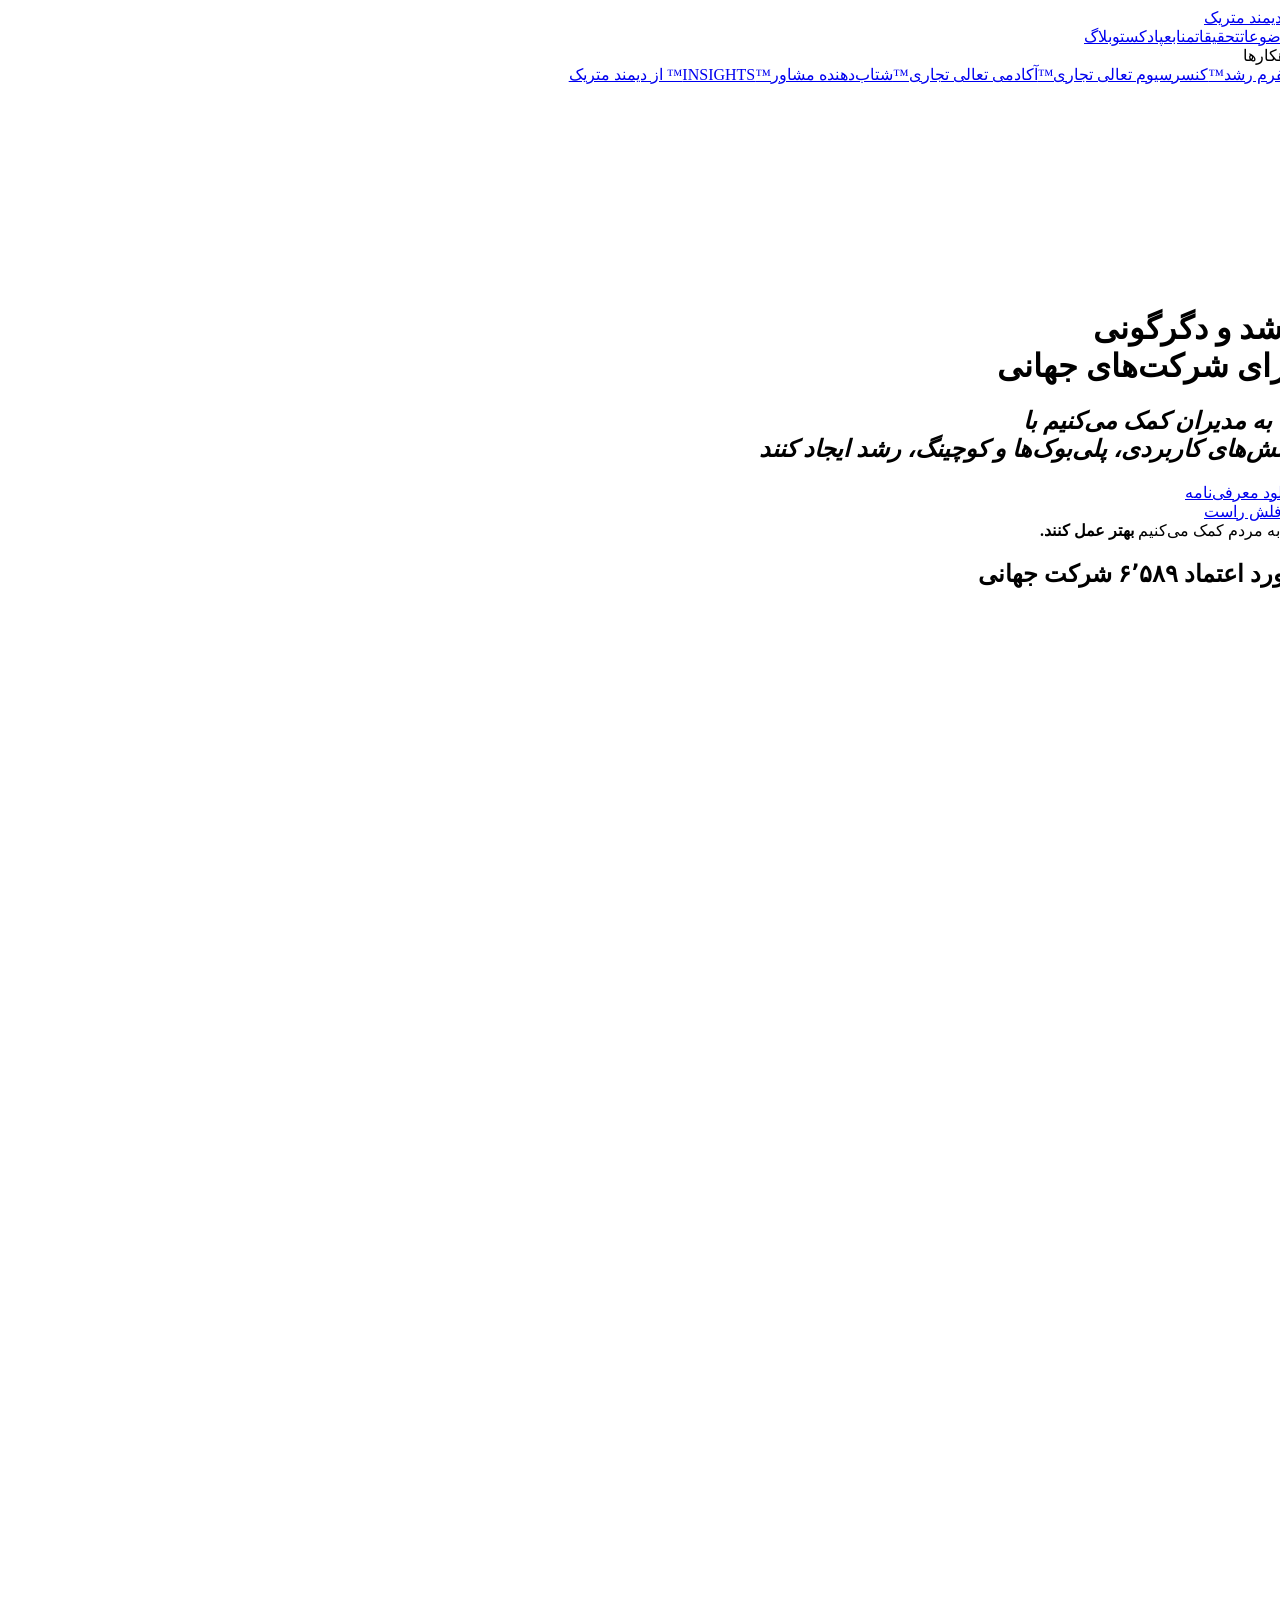
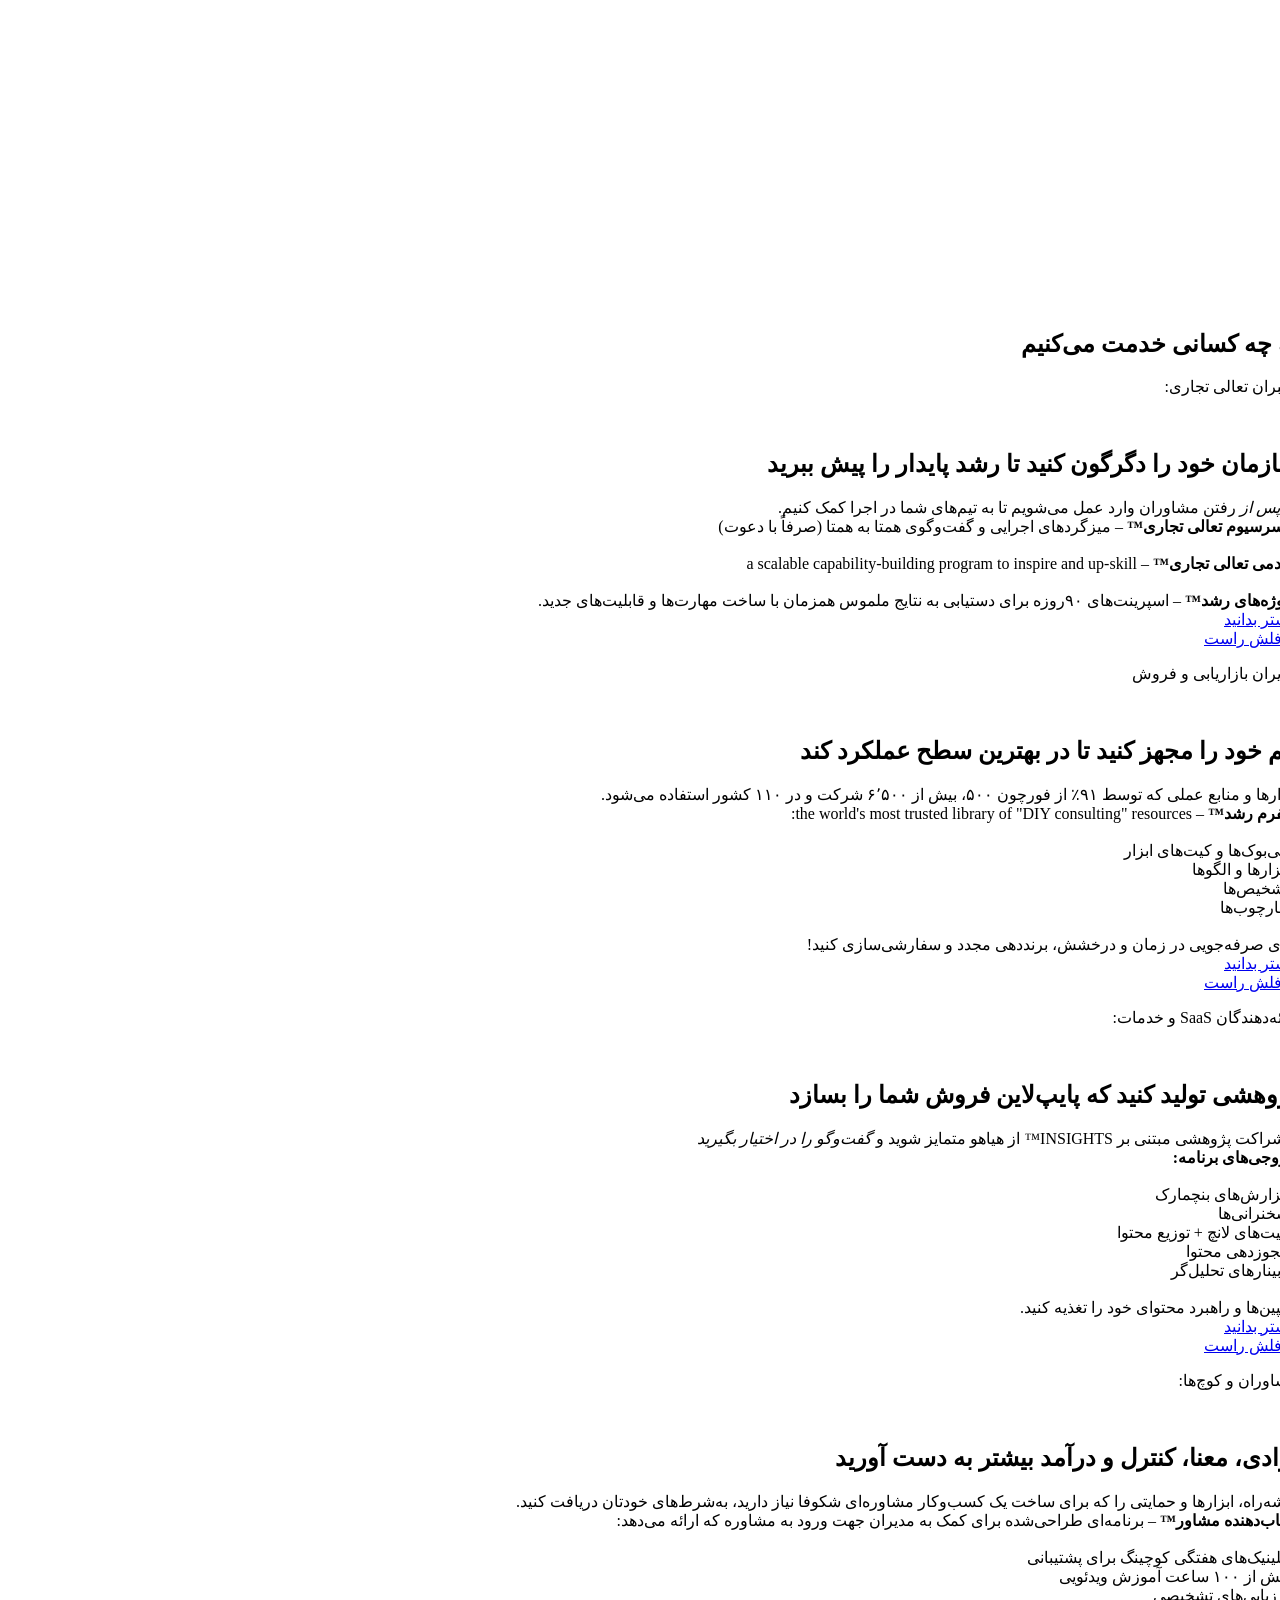
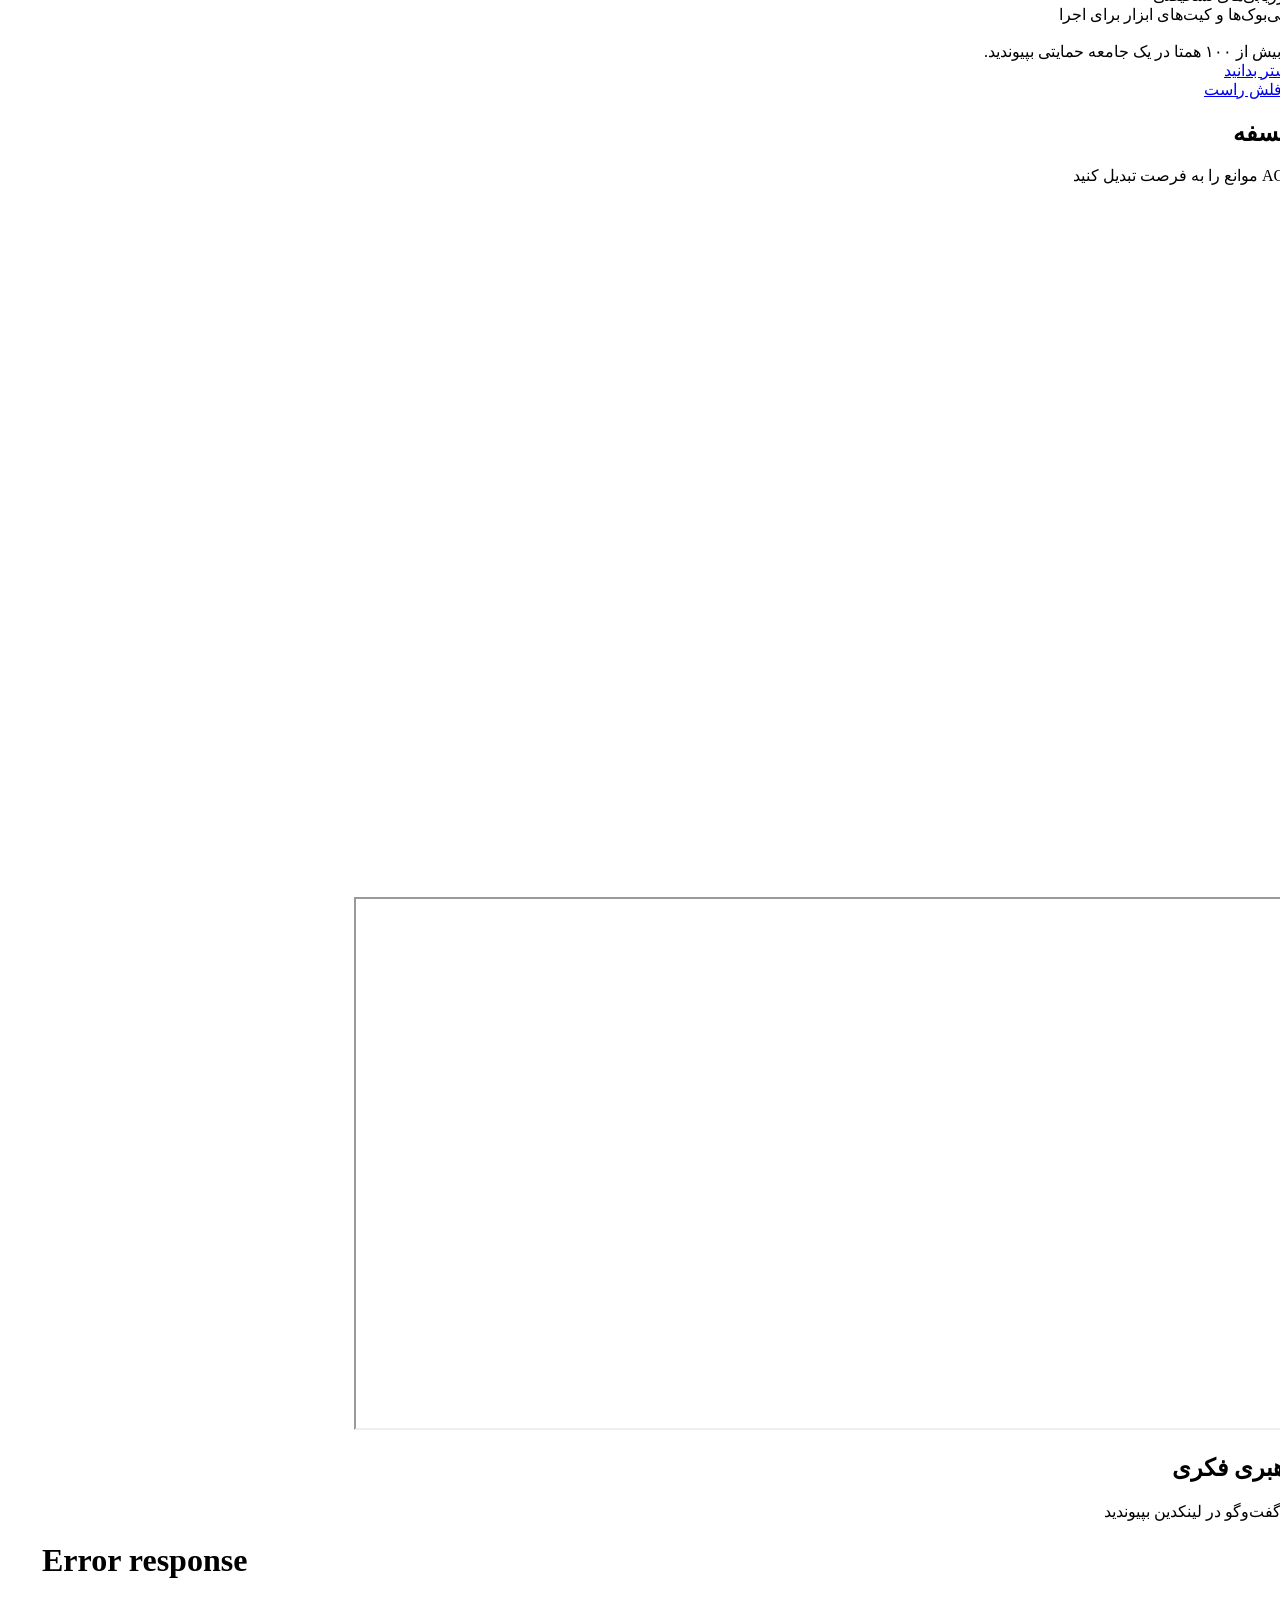
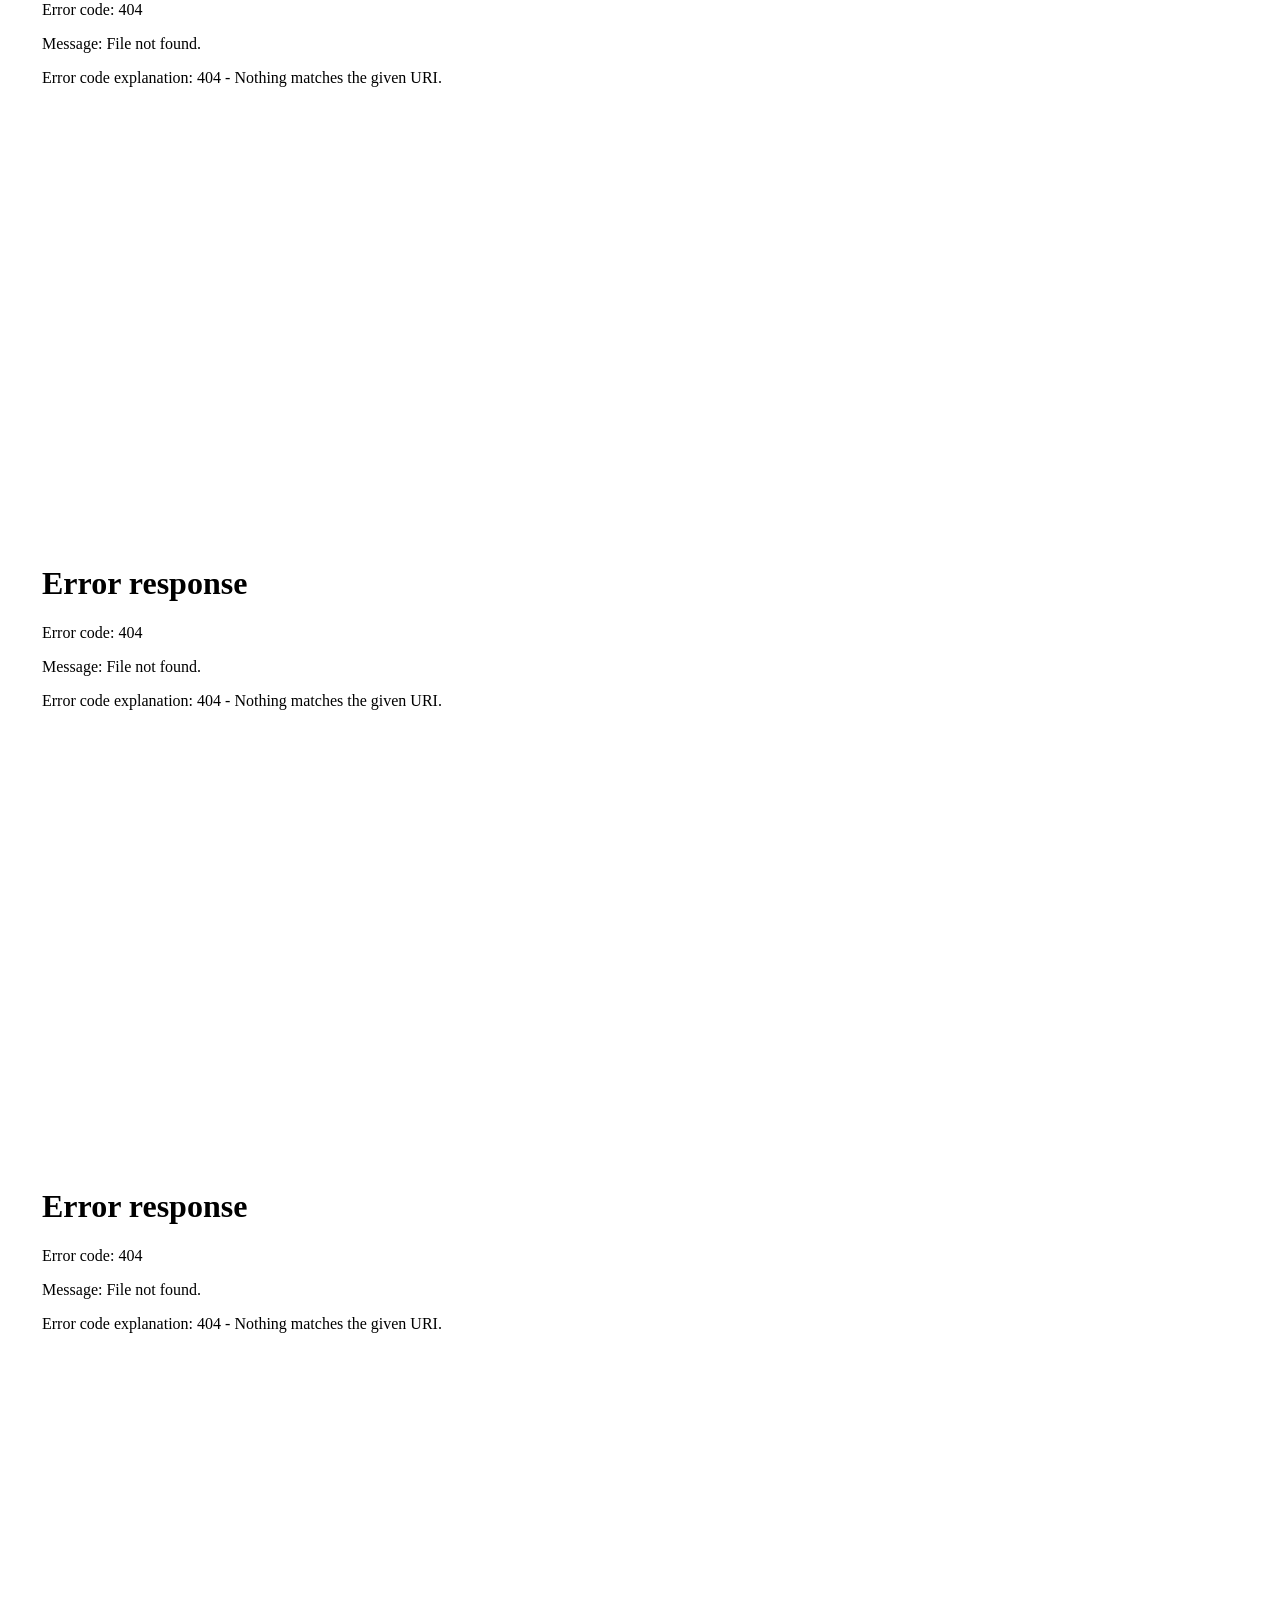
==== index.html @ 1e09ce2f "Add files via upload" ====
<!DOCTYPE html>
<html data-wf-domain="www.demandmetric.com" data-wf-page="681d61da074e278afa4fed73" data-wf-site="67ecc3cb7b18daf47ebda561" lang="fa" dir="rtl"><head><meta charset="utf-8"/><title>صفحه اصلی</title><meta content="صفحه اصلی" property="og:title"/><meta content="صفحه اصلی" property="twitter:title"/><meta content="width=device-width, initial-scale=1" name="viewport"/><meta content="Webflow" name="generator"/><link href="/cdn.prod.website-files.com/67ecc3cb7b18daf47ebda561/css/demandmetric.webflow.shared.2e6d07b35.css" rel="stylesheet" type="text/css"/><link href="https://fonts.googleapis.com" rel="preconnect"/><link href="https://fonts.gstatic.com" rel="preconnect" crossorigin="anonymous"/><script src="/ajax.googleapis.com/ajax/libs/webfont/1.6.26/webfont.js" type="text/javascript"></script><script type="text/javascript">WebFont.load({  google: {    families: ["Open Sans:300,300italic,400,400italic,600,600italic,700,700italic,800,800italic"]  }});</script><script type="text/javascript">!function(o,c){var n=c.documentElement,t=" w-mod-";n.className+=t+"js",("ontouchstart"in o||o.DocumentTouch&&c instanceof DocumentTouch)&&(n.className+=t+"touch")}(window,document);</script><link href="/cdn.prod.website-files.com/67ecc3cb7b18daf47ebda561/68eeb13a35e1926fd01c3727_favicon_dm.png" rel="shortcut icon" type="image/x-icon"/><link href="/cdn.prod.website-files.com/67ecc3cb7b18daf47ebda561/68eeb13d1ebe5f30ac1d251a_upscalemedia-transformed.png" rel="apple-touch-icon"/><link href="https://www.demandmetric.com" rel="canonical"/>

<script defer type="module" crossorigin src="./cdn.demandmetric.com/assets/shared-vendor.o4bVf-yX.js"></script>
<script defer type="module" crossorigin src="./cdn.demandmetric.com/assets/user-menu.B6mZxl9f.js"></script>
<link rel="stylesheet" href="./cdn.demandmetric.com/assets/user-menu.4wSZqnCz.css"></head><body><div data-animation="default" data-collapse="medium" data-duration="400" data-easing="ease" data-easing2="ease" role="banner" class="navbar w-nav"><div class="container w-container"><a href="/" aria-current="page" class="brand w-nav-brand w--current"><div class="nav-logo-container"><img loading="lazy" src="/cdn.prod.website-files.com/67ecc3cb7b18daf47ebda561/681d63f047fd473df9a439ac_PREF Demand Metric Logo - WHITE.png" alt="دیمند متریک" class="nav-logo"/></div></a><nav role="navigation" class="nav-menu w-nav-menu"><a href="/topics" class="nav-link w-nav-link">موضوعات</a><a href="/insights" class="nav-link w-nav-link">تحقیقات</a><a href="/resource-explorer" class="nav-link w-nav-link">منابع</a><a href="https://podcasts.apple.com/ca/podcast/commercial-excellence-with-jesse-hopps/id1807842649" target="_blank" class="nav-link w-nav-link">پادکست</a><a href="/blog" class="nav-link w-nav-link">وبلاگ</a><div data-hover="true" data-delay="0" class="main-nav-dropdown w-dropdown"><div class="main-nav-dropdown-toggle w-dropdown-toggle"><div class="nav-dropdown-icon w-icon-dropdown-toggle"></div><div>راهکارها</div></div><nav class="main-nav-dropdown-list w-dropdown-list"><a href="/growth-platform" class="main-nav-dropdown-link border-below w-dropdown-link">پلتفرم رشد™</a><a href="/commercial-excellence-consortium" class="main-nav-dropdown-link border-below w-dropdown-link">کنسرسیوم تعالی تجاری™</a><a href="/commercial-excellence-academy" class="main-nav-dropdown-link border-below w-dropdown-link">آکادمی تعالی تجاری™</a><a href="/consultant-incubator" class="main-nav-dropdown-link border-below w-dropdown-link">شتاب‌دهنده مشاور™</a><a href="/insights" class="main-nav-dropdown-link border-below w-dropdown-link">INSIGHTS™ از دیمند متریک</a></nav></div><div class="code-embed-4 w-embed"><div id="user-menu" style="min-height: 50px;"></div></div></nav><div class="menu-button w-nav-button"><div class="icon-3 w-icon-nav-menu"></div></div></div></div><div data-poster-url="/cdn.prod.website-files.com/67ecc3cb7b18daf47ebda561%2F67ecc3cb7b18daf47ebda5b6_growth_platform_website_background %281080p%29-poster-00001.jpg" data-video-urls="/cdn.prod.website-files.com/67ecc3cb7b18daf47ebda561%2F67ecc3cb7b18daf47ebda5b6_growth_platform_website_background %281080p%29-transcode.mp4,/cdn.prod.website-files.com/67ecc3cb7b18daf47ebda561%2F67ecc3cb7b18daf47ebda5b6_growth_platform_website_background %281080p%29-transcode.webm" data-autoplay="true" data-loop="true" data-wf-ignore="true" class="hero-video-bg-section w-background-video w-background-video-atom"><video id="e2d46e4b-0a1e-1f68-bbb7-2214e3a26d6e-video" autoplay="" loop="" style="background-image:url(&quot;/cdn.prod.website-files.com/67ecc3cb7b18daf47ebda561%2F67ecc3cb7b18daf47ebda5b6_growth_platform_website_background %281080p%29-poster-00001.jpg&quot;)" muted="" playsinline="" data-wf-ignore="true" data-object-fit="cover"><source src="/cdn.prod.website-files.com/67ecc3cb7b18daf47ebda561%2F67ecc3cb7b18daf47ebda5b6_growth_platform_website_background %281080p%29-transcode.mp4" data-wf-ignore="true"/><source src="/cdn.prod.website-files.com/67ecc3cb7b18daf47ebda561%2F67ecc3cb7b18daf47ebda5b6_growth_platform_website_background %281080p%29-transcode.webm" data-wf-ignore="true"/></video><div class="section hero"><div class="w-layout-blockcontainer container w-container"><div><div class="hero-content home"><h1 class="hero-h1 mobilehero1">رشد و دگرگونی<br/>برای شرکت‌های جهانی</h1><h2 class="hero-subheading"><em>ما به مدیران کمک می‌کنیم با <br/>بینش‌های کاربردی، پلی‌بوک‌ها و کوچینگ، رشد ایجاد کنند</em></h2><a data-w-id="1542d2a8-d753-baa4-0486-a57c6b15f920" href="/cdn.prod.website-files.com/67ecc3cb7b18daf47ebda561/68ebb6627beddf46e7da9cf5_Growth PlatformTM Powered by Demand Metric Brochure 101225.pdf" target="_blank" class="button-white main w-inline-block"><div>دانلود معرفی‌نامه</div><div class="arrow-container"><img style="display:block" loading="lazy" alt="فلش راست" src="/cdn.prod.website-files.com/67ecc3cb7b18daf47ebda561/67ecc3cb7b18daf47ebda579_Button Arrow Right White.svg" class="button-arrow white"/><img style="display:none" loading="lazy" alt="فلش راست" src="/cdn.prod.website-files.com/67ecc3cb7b18daf47ebda561/67ecc3cb7b18daf47ebda593_Button Arrow Right Blue.svg" class="button-arrow blue"/></div></a></div></div></div></div><div class="white-angle-bg-divider"></div></div><div class="section first-section-negative-top-padding"><div class="w-layout-blockcontainer container w-container"><div class="centered-container comex"><div class="heading-container centered insights-intro"><div class="subheading centered comexdesc comaca">ما به مردم کمک می‌کنیم <strong>بهتر عمل کنند.</strong><br/></div></div></div></div></div><section class="section-trusted-by"><div class="vf-block centered"><div class="heading-container centered"><h2 class="h2 white centered"><span class="bold">مورد اعتماد</span> ۶٬۵۸۹ <span class="bold">شرکت جهانی</span></h2></div><img src="/cdn.prod.website-files.com/67ecc3cb7b18daf47ebda561/67ecc3cb7b18daf47ebda5a1_DM client logos V2.avif" loading="lazy" width="1298" sizes="100vw" alt="لوگوهای مشتریان دیمند متریک" srcset="/cdn.prod.website-files.com/67ecc3cb7b18daf47ebda561/67ecc3cb7b18daf47ebda5a1_DM%2520client%2520logos%2520V2-p-500.png 500w, /cdn.prod.website-files.com/67ecc3cb7b18daf47ebda561/67ecc3cb7b18daf47ebda5a1_DM%2520client%2520logos%2520V2-p-800.png 800w, /cdn.prod.website-files.com/67ecc3cb7b18daf47ebda561/67ecc3cb7b18daf47ebda5a1_DM%252520client%252520logos%252520V2-p-1080.png 1080w, /cdn.prod.website-files.com/67ecc3cb7b18daf47ebda561/67ecc3cb7b18daf47ebda5a1_DM%2520client%2520logos%2520V2-p-1600.png 1600w, /cdn.prod.website-files.com/67ecc3cb7b18daf47ebda561/67ecc3cb7b18daf47ebda5a1_DM%2520client%2520logos%2520V2-p-2000.png 2000w, /cdn.prod.website-files.com/67ecc3cb7b18daf47ebda561/67ecc3cb7b18daf47ebda5a1_DM client logos V2.avif 4855w"/></div></section><section class="section-15 whohelp"><div class="w-layout-blockcontainer container-2 w-container"><h1 class="h2 centered homewho">به چه کسانی خدمت می‌کنیم</h1><div class="_3cols-grid homewhoserve mobile3col"><div class="_3cols-block"><div class="vf-block _1rem-gap"><div class="_3cols-block-number-heading"><div class="small-italic-subheading"><p class="_3cols-block-italic-subheading">رهبران تعالی تجاری:</p></div><div class="_3cols-block-number">01</div></div><h2 class="h2 smaller white"><strong>سازمان خود را دگرگون کنید تا رشد پایدار را پیش ببرید</strong></h2><div class="body">ما <em>پس از</em> رفتن مشاوران وارد عمل می‌شویم تا به تیم‌های شما در اجرا کمک کنیم.</div></div><div class="body"><strong>کنسرسیوم تعالی تجاری™ </strong>– میزگردهای اجرایی و گفت‌وگوی همتا به همتا (صرفاً با دعوت)<br/><br/><strong>آکادمی تعالی تجاری™</strong> – a scalable capability-building program to inspire and up-skill<br/>‍<br/>‍<strong>پروژه‌های رشد™</strong> – اسپرینت‌های ۹۰روزه برای دستیابی به نتایج ملموس همزمان با ساخت مهارت‌ها و قابلیت‌های جدید.</div><a data-w-id="ae11a091-15af-81d4-9c5e-3606b30decc0" href="/commercial-excellence-consortium" class="button-white main w-inline-block"><div>بیشتر بدانید</div><div class="arrow-container"><img style="display:block" loading="lazy" alt="فلش راست" src="/cdn.prod.website-files.com/67ecc3cb7b18daf47ebda561/67ecc3cb7b18daf47ebda579_Button Arrow Right White.svg" class="button-arrow white"/><img style="display:none" loading="lazy" alt="فلش راست" src="/cdn.prod.website-files.com/67ecc3cb7b18daf47ebda561/67ecc3cb7b18daf47ebda593_Button Arrow Right Blue.svg" class="button-arrow blue"/></div></a></div><div class="_3cols-block"><div class="vf-block _1rem-gap"><div class="_3cols-block-number-heading"><div class="small-italic-subheading"><p class="_3cols-block-italic-subheading">مدیران بازاریابی و فروش</p></div><div class="_3cols-block-number">02</div></div><h2 class="h2 smaller white"><strong>تیم خود را مجهز کنید تا در بهترین سطح عملکرد کند</strong></h2><div class="body">ابزارها و منابع عملی که توسط ۹۱٪ از فورچون ۵۰۰، بیش از ۶٬۵۰۰ شرکت و در ۱۱۰ کشور استفاده می‌شود.</div></div><div class="body"><strong>پلتفرم رشد™</strong> – the world&#x27;s most trusted library of &quot;DIY consulting&quot; resources:<br/>‍<br/><strong> - </strong>پلی‌بوک‌ها و کیت‌های ابزار<br/> - ابزارها و الگوها<br/> - تشخیص‌ها<br/> - چارچوب‌ها<br/><br/>برای صرفه‌جویی در زمان و درخشش، برنددهی مجدد و سفارشی‌سازی کنید!</div><a data-w-id="efa9d2e2-e617-1b8f-a6b8-5a542dcdbac2" href="/growth-platform" class="button-white main w-inline-block"><div>بیشتر بدانید</div><div class="arrow-container"><img style="display:block" loading="lazy" alt="فلش راست" src="/cdn.prod.website-files.com/67ecc3cb7b18daf47ebda561/67ecc3cb7b18daf47ebda579_Button Arrow Right White.svg" class="button-arrow white"/><img style="display:none" loading="lazy" alt="فلش راست" src="/cdn.prod.website-files.com/67ecc3cb7b18daf47ebda561/67ecc3cb7b18daf47ebda593_Button Arrow Right Blue.svg" class="button-arrow blue"/></div></a></div><div class="_3cols-block home3col"><div class="vf-block _1rem-gap"><div class="_3cols-block-number-heading"><div class="small-italic-subheading"><p class="_3cols-block-italic-subheading">ارائه‌دهندگان SaaS و خدمات: <br/></p></div><div class="_3cols-block-number">03</div></div><h2 class="h2 smaller white"><strong>پژوهشی تولید کنید که پایپ‌لاین فروش شما را بسازد</strong></h2><div class="body">با شراکت پژوهشی مبتنی بر INSIGHTS™ از هیاهو متمایز شوید و <em>گفت‌وگو را در اختیار بگیرید</em></div></div><div class="body"><strong>خروجی‌های برنامه:<br/>‍<br/> - </strong>گزارش‌های بنچمارک<br/> - سخنرانی‌ها<br/> - کیت‌های لانچ + توزیع محتوا<br/> - مجوزدهی محتوا<br/> - وبینارهای تحلیل‌گر<br/><br/>کمپین‌ها و راهبرد محتوای خود را تغذیه کنید. <br/></div><a data-w-id="7a58505a-6c3f-ab6e-2eb5-92b954895ea7" href="/insights" class="button-white main w-inline-block"><div>بیشتر بدانید</div><div class="arrow-container"><img style="display:block" loading="lazy" alt="فلش راست" src="/cdn.prod.website-files.com/67ecc3cb7b18daf47ebda561/67ecc3cb7b18daf47ebda579_Button Arrow Right White.svg" class="button-arrow white"/><img style="display:none" loading="lazy" alt="فلش راست" src="/cdn.prod.website-files.com/67ecc3cb7b18daf47ebda561/67ecc3cb7b18daf47ebda593_Button Arrow Right Blue.svg" class="button-arrow blue"/></div></a></div><div class="_3cols-block"><div class="vf-block _1rem-gap"><div class="_3cols-block-number-heading"><div class="small-italic-subheading"><p class="_3cols-block-italic-subheading">مشاوران و کوچ‌ها:</p></div><div class="_3cols-block-number">04</div></div><h2 class="h2 smaller white"><strong>آزادی، معنا، کنترل و درآمد بیشتر به دست آورید</strong></h2><div class="body">نقشه‌راه، ابزارها و حمایتی را که برای ساخت یک کسب‌وکار مشاوره‌ای شکوفا نیاز دارید، به‌شرط‌های خودتان دریافت کنید.</div></div><div class="body"><strong>شتاب‌دهنده مشاور™ </strong>– برنامه‌ای طراحی‌شده برای کمک به مدیران جهت ورود به مشاوره که ارائه می‌دهد:<br/><br/> - کلینیک‌های هفتگی کوچینگ برای پشتیبانی<br/> - بیش از ۱۰۰ ساعت آموزش ویدئویی<br/>- ارزیابی‌های تشخیصی<br/>- پلی‌بوک‌ها و کیت‌های ابزار برای اجرا<br/><br/>به بیش از ۱۰۰ همتا در یک جامعه حمایتی بپیوندید.</div><a data-w-id="a351884d-233e-3e68-4846-da33af574123" href="/consultant-incubator" class="button-white main w-inline-block"><div>بیشتر بدانید</div><div class="arrow-container"><img style="display:block" loading="lazy" alt="فلش راست" src="/cdn.prod.website-files.com/67ecc3cb7b18daf47ebda561/67ecc3cb7b18daf47ebda579_Button Arrow Right White.svg" class="button-arrow white"/><img style="display:none" loading="lazy" alt="فلش راست" src="/cdn.prod.website-files.com/67ecc3cb7b18daf47ebda561/67ecc3cb7b18daf47ebda593_Button Arrow Right Blue.svg" class="button-arrow blue"/></div></a></div></div></div></section><div class="section insightsvideo mobilevsl homevideo"><div class="w-layout-blockcontainer container w-container"><div class="vf-block"><div class="centered-container _3rem-gap"><div class="heading-container centered insights-proof-it-works"><h2 class="h2 centered whitetitle"><span>فلسفه</span></h2><div class="subheading centered"></div><div class="text-block-18">با AQ موانع را به فرصت تبدیل کنید</div></div><div style="padding-top:56.27659574468085%" class="video-3 insightsvideo w-video w-embed"><iframe class="embedly-embed" src="//cdn.embedly.com/widgets/media.html?src=https%3A%2F%2Ffast.wistia.net%2Fembed%2Fiframe%2Fid2jq0szs7&display_name=Wistia%2C+Inc.&url=https%3A%2F%2Fdemandmetric.wistia.com%2Fmedias%2Fid2jq0szs7&image=https%3A%2F%2Fembed-ssl.wistia.com%2Fdeliveries%2F6be6579809942a444092715e05f31cec812265ba.jpg%3Fimage_crop_resized%3D960x540&type=text%2Fhtml&schema=wistia" width="940" height="529" scrolling="no" allowfullscreen title="About AQ & GRIT"></iframe></div></div></div></div></div><section><div class="section linkedinbanner"><div class="w-layout-blockcontainer container w-container"><div class="vf-block"><div class="heading-container centered"><h2 class="h2 linkedintitle">رهبری فکری</h2><div class="subheading centered linkedinsub">به گفت‌وگو در لینکدین بپیوندید</div></div><div class="div-block-108"><div class="blog-slider-arrow-container"></div><div class="_3cols-grid"><div><div class="w-embed w-iframe"><iframe src="/www.linkedin.com/embed/feed/update/urnlishare7306749336770494467.html" height="619" width="100%" frameborder="0" allowfullscreen="" title="Embedded post"></iframe></div></div><div><div class="w-embed w-iframe"><iframe src="/www.linkedin.com/embed/feed/update/urnlishare7327308507018371073.html" height="619" width="100%" frameborder="0" allowfullscreen="" title="Embedded post"></iframe></div></div><div><div class="w-embed w-iframe"><iframe src="/www.linkedin.com/embed/feed/update/urnliugcPost7371049445666336768.html" height="619" width="100%" frameborder="0" allowfullscreen="" title="Embedded post"></iframe></div></div><div><div class="w-embed w-iframe"><iframe src="/www.linkedin.com/embed/feed/update/urnlishare7383471253384495104.html" height="619" width="100%" frameborder="0" allowfullscreen="" title="Embedded post"></iframe></div></div></div><div class="blog-slider-arrow-container"></div></div></div></div></div></section><section class="footer"><div class="w-layout-blockcontainer container w-container"><div class="footer-container"><div class="w-layout-grid footer-grid"><div class="footer-logo-block"><img src="/cdn.prod.website-files.com/67ecc3cb7b18daf47ebda561/681d63f047fd473df9a439ac_PREF Demand Metric Logo - WHITE.png" loading="lazy" alt="دیمند متریک" class="footer-logo"/><div class="footer-subheading"><div class="footer-subheading-text">توانمندسازی نسل بعدی حل‌کنندگان مسئله.</div><a href="/www.linkedin.com/company/demand-metric/" target="_blank" class="linkedin-link w-inline-block"><img src="/cdn.prod.website-files.com/67ecc3cb7b18daf47ebda561/67ecc3cb7b18daf47ebda5b8_linkedin icon.svg" loading="lazy" alt="" class="footer-social-links"/></a></div></div><div class="footer-topics-locations-block"><div class="footer-list-container"><h2 class="h2 smaller x2 footer"><span class="bold">صنایع</span></h2><div class="divider"></div><div class="footer-list-block"><div class="footer-industry">بهداشت و علوم زیستی</div><div class="footer-industry">فناوری و مخابرات</div><div class="footer-industry">مالی و بیمه</div><div class="footer-industry">تولید و صنعت</div><div class="footer-industry">خرده‌فروشی و خدمات مصرف‌کننده</div><div class="footer-industry">انرژی و خدمات عمومی</div><div class="footer-industry">آموزش و آموزش‌های حرفه‌ای</div><div class="footer-industry">حمل‌ونقل و لجستیک</div><div class="footer-industry">رسانه و سرگرمی</div><div class="footer-industry">خدمات حرفه‌ای</div></div></div><div class="footer-list-container"><h2 class="h2 smaller x2 footer"><span class="bold">موقعیت‌ها</span></h2><div class="divider"></div><div class="footer-list-block"><div class="footer-industry">ایالات متحده</div><div class="footer-industry">کانادا</div><div class="footer-industry">سوئیس</div><div class="footer-industry">پاناما</div><div class="footer-industry">کلمبیا</div><div class="footer-industry">توکیو</div><div class="footer-industry">استرالیا</div><div class="footer-industry">دبی</div><div class="footer-industry">هنگ‌کنگ</div><div class="footer-industry">شانگهای</div></div></div></div></div><div class="copyright-block"><div class="copyright-container"><div>© ۲۰۲۵ دیمند متریک | با قدرت دیمند متریک. تمامی حقوق محفوظ است</div></div><div class="legal-pages-container"><a href="/page/privacy-policy" class="footer-link w-inline-block"><div>سیاست حفظ حریم خصوصی</div></a><div class="legal-pages-container-divider"></div><a href="/page/terms-of-use" class="footer-link w-inline-block"><div>شرایط و ضوابط</div></a></div></div></div></div></section><script src="/d3e54v103j8qbb.cloudfront.net/js/jquery-3.5.1.min.dc5e7f18c8.js?site=67ecc3cb7b18daf47ebda561" type="text/javascript" integrity="sha256-9/aliU8dGd2tb6OSsuzixeV4y/faTqgFtohetphbbj0=" crossorigin="anonymous"></script><script src="/cdn.prod.website-files.com/67ecc3cb7b18daf47ebda561/js/webflow.schunk.57d5559d2f0cd9f8.js" type="text/javascript"></script><script src="/cdn.prod.website-files.com/67ecc3cb7b18daf47ebda561/js/webflow.schunk.4a514a9b85a04a37.js" type="text/javascript"></script><script src="/cdn.prod.website-files.com/67ecc3cb7b18daf47ebda561/js/webflow.10eb9ae1.0874c89a06ac7530.js" type="text/javascript"></script><!-- Google Tag Manager (noscript) -->
<noscript><iframe src="https://www.googletagmanager.com/ns.html?id=GTM-5CC6J7J5"
height="0" width="0" style="display:none;visibility:hidden"></iframe></noscript>
<!-- End Google Tag Manager (noscript) --><script src="./cdn.jsdelivr.net/npm/swiper@11/swiper-bundle.min.js"></script>


<script>
$(".podcast-swiper").each(function (index) {
const swiper1 = new Swiper('.swiper1', {
  slidesPerView: 'auto',
  direction: 'horizontal',
  loop: true,
  autoplay: {
    delay: 4000,
  },
  
  // Navigation arrows
  navigation: {
    nextEl: '.swiper1-button-next',
    prevEl: '.swiper1-button-prev',
  },
});
});
</script>

<script>
$(".blog-swiper").each(function (index) {
const swiper2 = new Swiper('.swiper2', {
  slidesPerView: 'auto',
  direction: 'horizontal',
  loop: true,
  autoplay: {
    delay: 4000,
  },
  
  // Navigation arrows
  navigation: {
    nextEl: '.swiper2-button-next',
    prevEl: '.swiper2-button-prev',
  },
});
});
</script>

<script>
$(".testimonials-swiper").each(function (index) {
const swiper3 = new Swiper('.swiper3', {
  slidesPerView: "1",
  direction: 'horizontal',
  loop: true,
  autoplay: {
    delay: 7000,
  },
  
  // Navigation arrows
  navigation: {
    nextEl: '.swiper3-button-next',
    prevEl: '.swiper3-button-prev',
  },
});
});
</script></body></html>
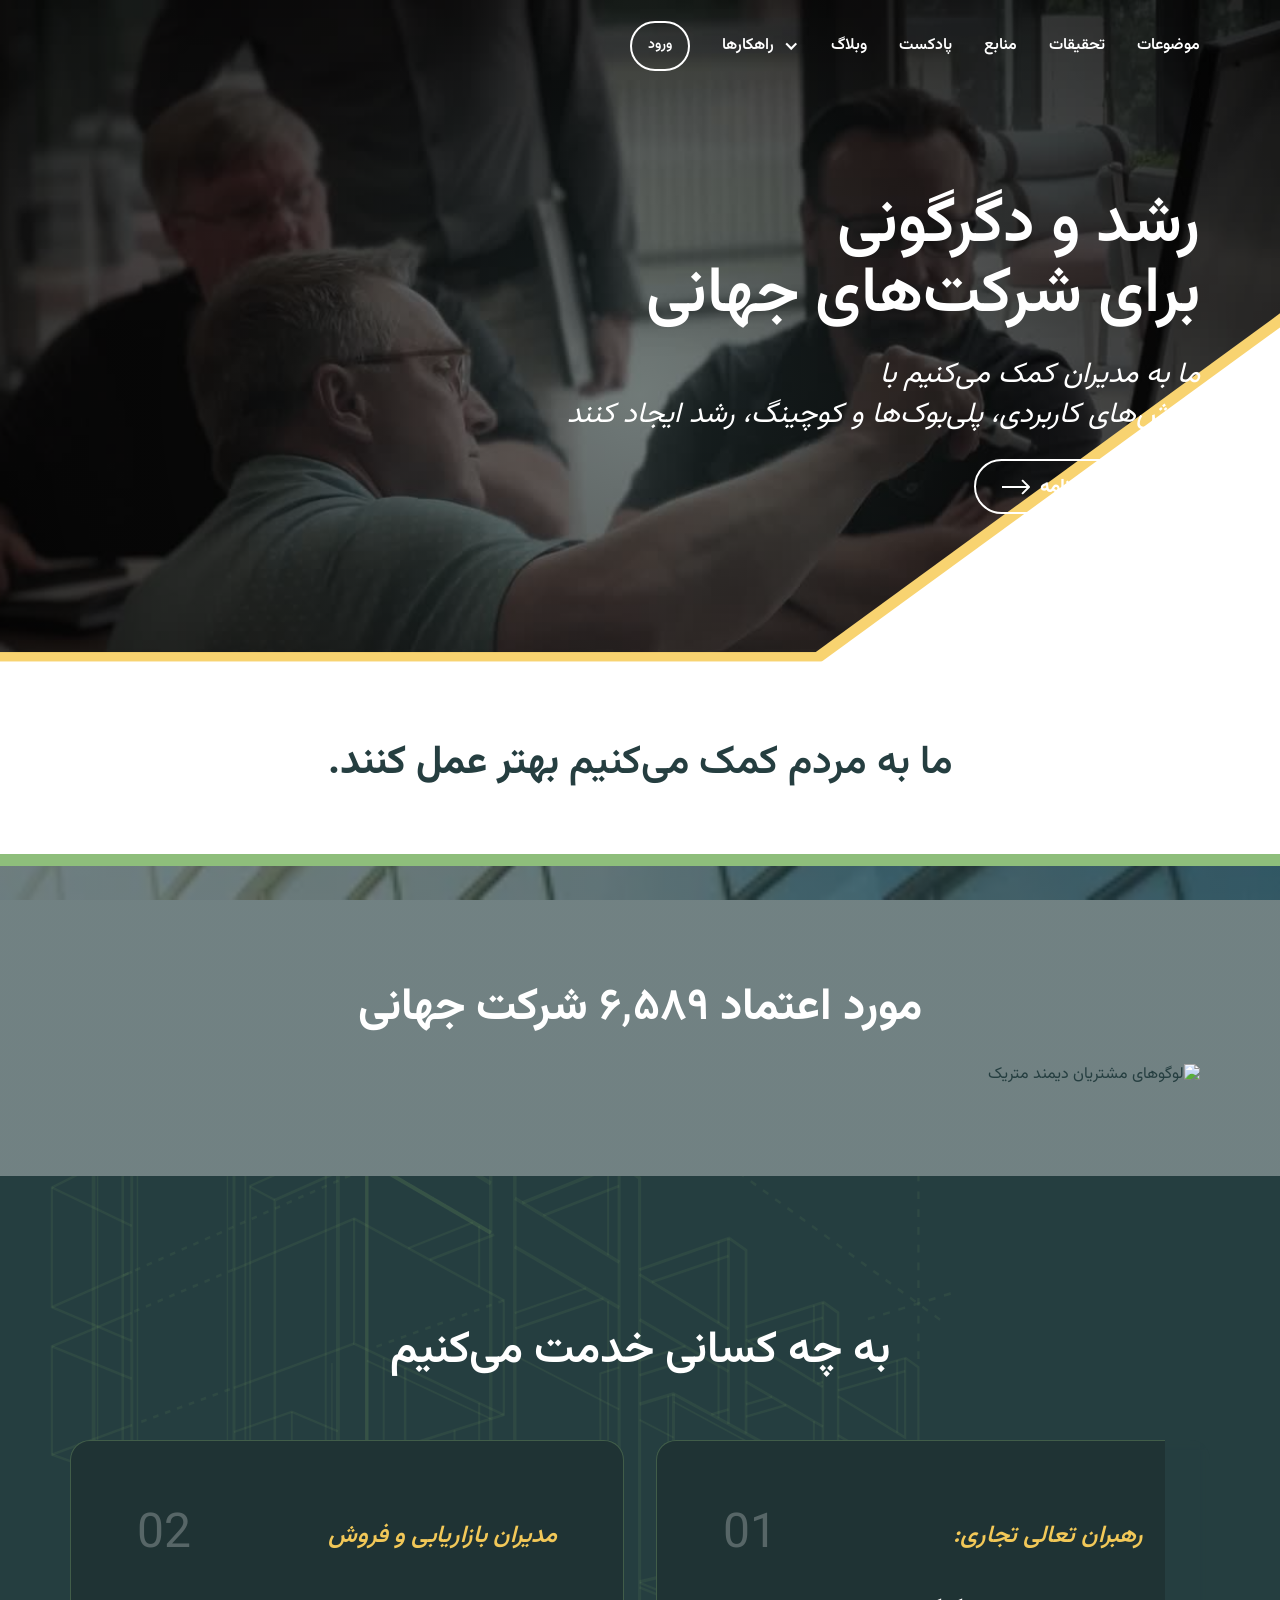
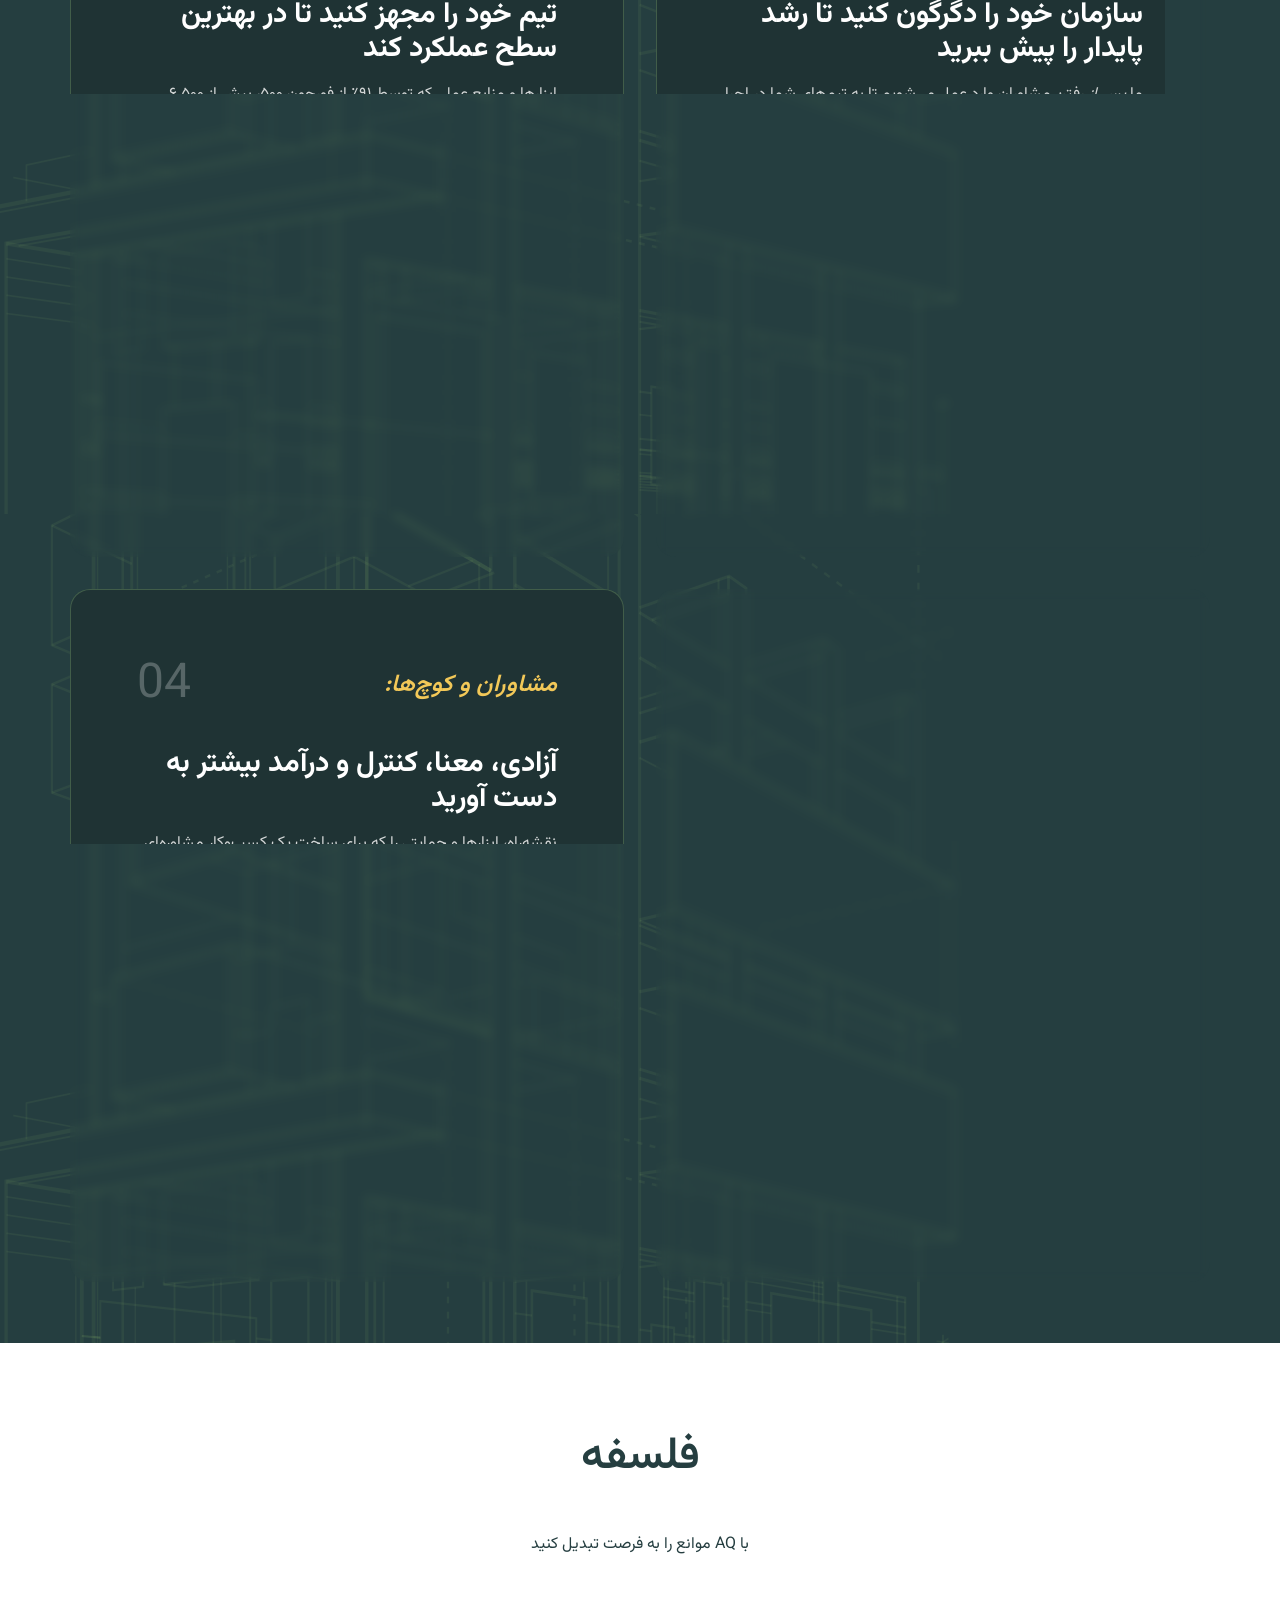
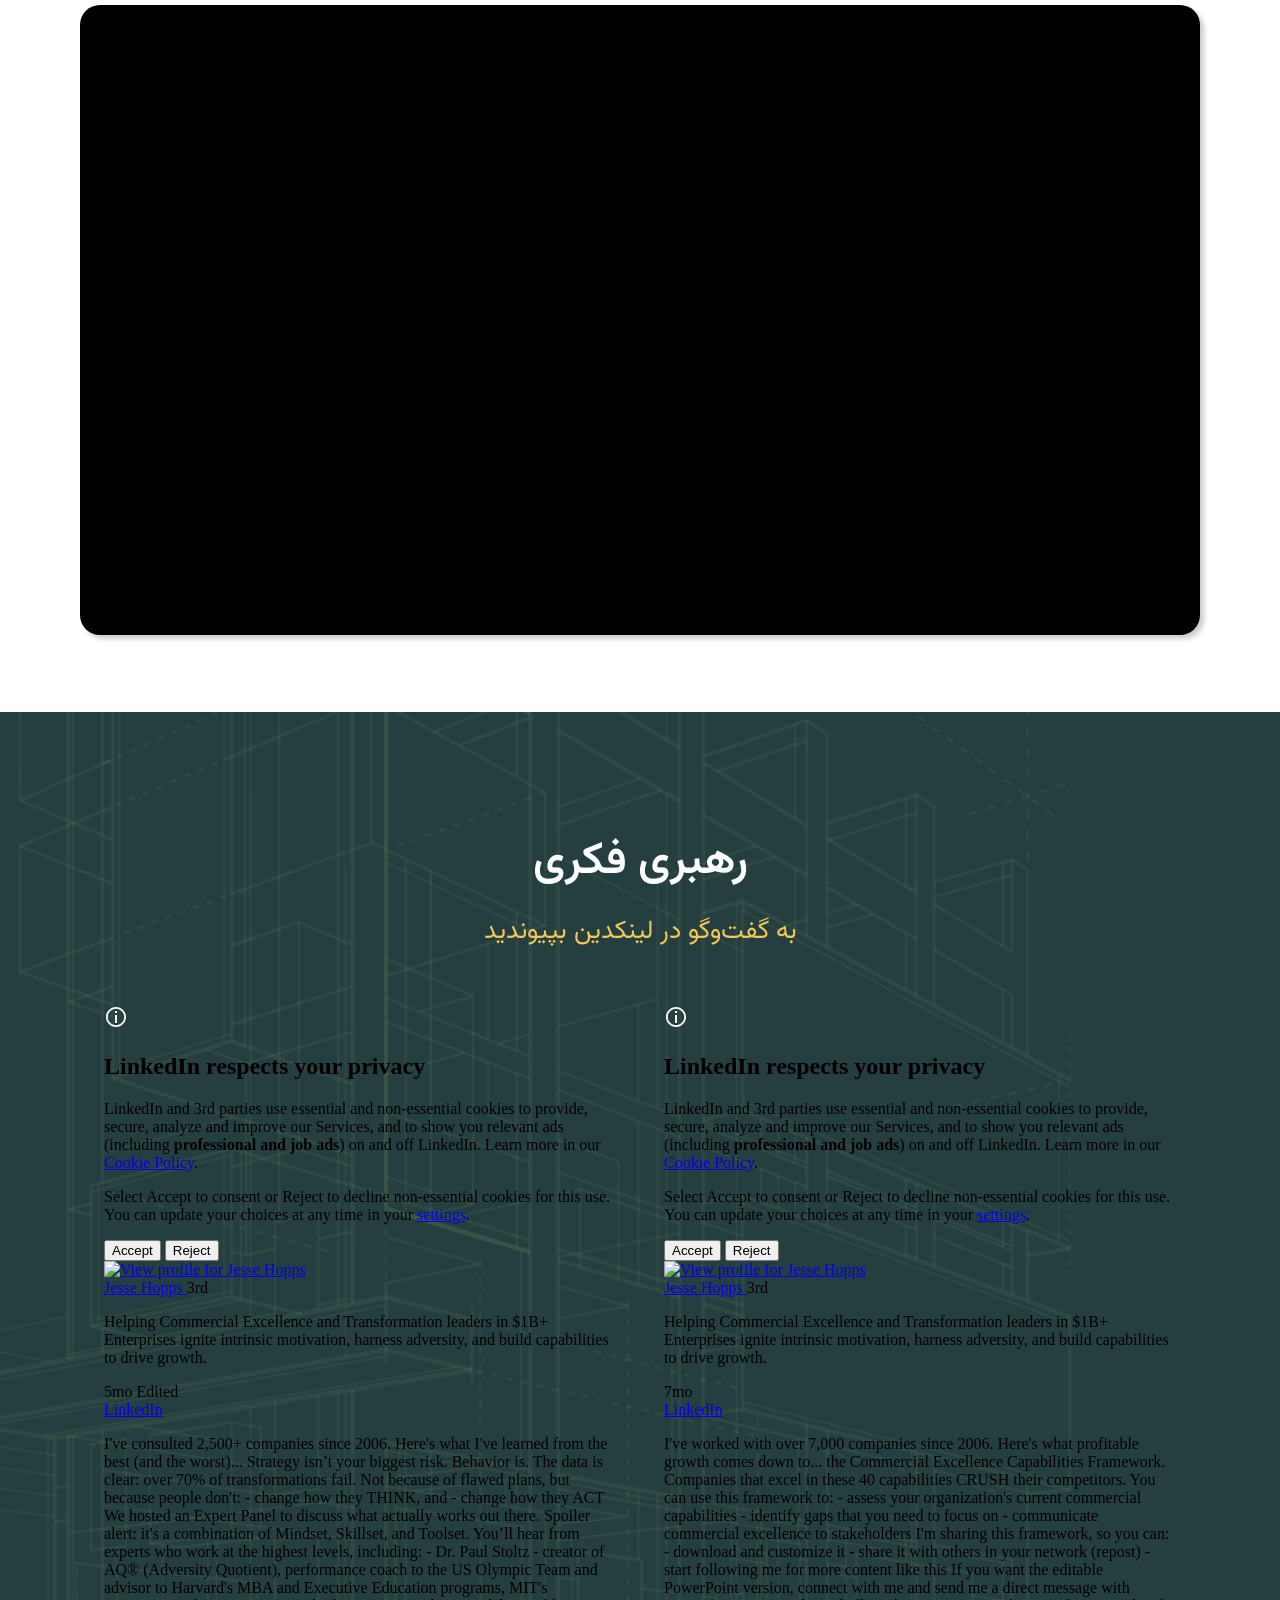
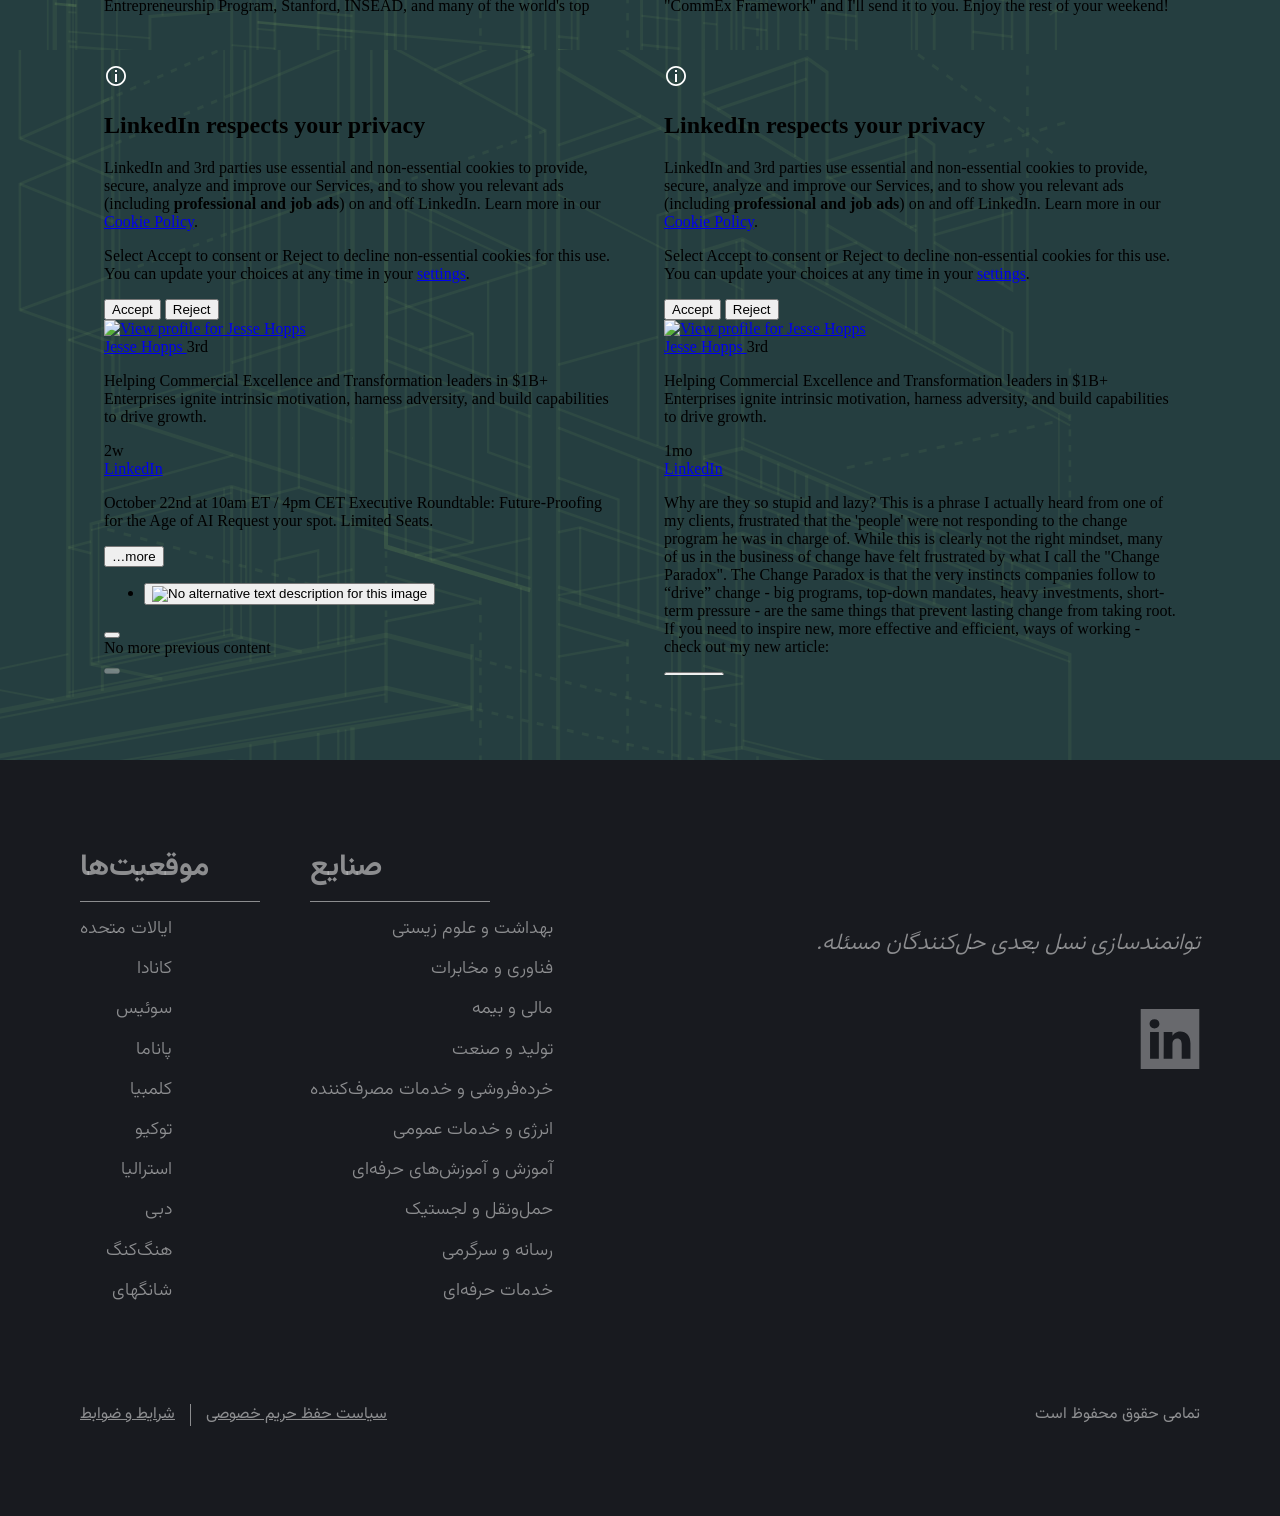
==== commit 5fdc0c85: "Add embedded post and manifest files for LinkedIn - Created an HTML file for embedding a LinkedIn po" ====
--- a/index.html
+++ b/index.html
@@ -3,7 +3,12 @@
 
 <script defer type="module" crossorigin src="./cdn.demandmetric.com/assets/shared-vendor.o4bVf-yX.js"></script>
 <script defer type="module" crossorigin src="./cdn.demandmetric.com/assets/user-menu.B6mZxl9f.js"></script>
-<link rel="stylesheet" href="./cdn.demandmetric.com/assets/user-menu.4wSZqnCz.css"></head><body><div data-animation="default" data-collapse="medium" data-duration="400" data-easing="ease" data-easing2="ease" role="banner" class="navbar w-nav"><div class="container w-container"><a href="/" aria-current="page" class="brand w-nav-brand w--current"><div class="nav-logo-container"><img loading="lazy" src="/cdn.prod.website-files.com/67ecc3cb7b18daf47ebda561/681d63f047fd473df9a439ac_PREF Demand Metric Logo - WHITE.png" alt="دیمند متریک" class="nav-logo"/></div></a><nav role="navigation" class="nav-menu w-nav-menu"><a href="/topics" class="nav-link w-nav-link">موضوعات</a><a href="/insights" class="nav-link w-nav-link">تحقیقات</a><a href="/resource-explorer" class="nav-link w-nav-link">منابع</a><a href="https://podcasts.apple.com/ca/podcast/commercial-excellence-with-jesse-hopps/id1807842649" target="_blank" class="nav-link w-nav-link">پادکست</a><a href="/blog" class="nav-link w-nav-link">وبلاگ</a><div data-hover="true" data-delay="0" class="main-nav-dropdown w-dropdown"><div class="main-nav-dropdown-toggle w-dropdown-toggle"><div class="nav-dropdown-icon w-icon-dropdown-toggle"></div><div>راهکارها</div></div><nav class="main-nav-dropdown-list w-dropdown-list"><a href="/growth-platform" class="main-nav-dropdown-link border-below w-dropdown-link">پلتفرم رشد™</a><a href="/commercial-excellence-consortium" class="main-nav-dropdown-link border-below w-dropdown-link">کنسرسیوم تعالی تجاری™</a><a href="/commercial-excellence-academy" class="main-nav-dropdown-link border-below w-dropdown-link">آکادمی تعالی تجاری™</a><a href="/consultant-incubator" class="main-nav-dropdown-link border-below w-dropdown-link">شتاب‌دهنده مشاور™</a><a href="/insights" class="main-nav-dropdown-link border-below w-dropdown-link">INSIGHTS™ از دیمند متریک</a></nav></div><div class="code-embed-4 w-embed"><div id="user-menu" style="min-height: 50px;"></div></div></nav><div class="menu-button w-nav-button"><div class="icon-3 w-icon-nav-menu"></div></div></div></div><div data-poster-url="/cdn.prod.website-files.com/67ecc3cb7b18daf47ebda561%2F67ecc3cb7b18daf47ebda5b6_growth_platform_website_background %281080p%29-poster-00001.jpg" data-video-urls="/cdn.prod.website-files.com/67ecc3cb7b18daf47ebda561%2F67ecc3cb7b18daf47ebda5b6_growth_platform_website_background %281080p%29-transcode.mp4,/cdn.prod.website-files.com/67ecc3cb7b18daf47ebda561%2F67ecc3cb7b18daf47ebda5b6_growth_platform_website_background %281080p%29-transcode.webm" data-autoplay="true" data-loop="true" data-wf-ignore="true" class="hero-video-bg-section w-background-video w-background-video-atom"><video id="e2d46e4b-0a1e-1f68-bbb7-2214e3a26d6e-video" autoplay="" loop="" style="background-image:url(&quot;/cdn.prod.website-files.com/67ecc3cb7b18daf47ebda561%2F67ecc3cb7b18daf47ebda5b6_growth_platform_website_background %281080p%29-poster-00001.jpg&quot;)" muted="" playsinline="" data-wf-ignore="true" data-object-fit="cover"><source src="/cdn.prod.website-files.com/67ecc3cb7b18daf47ebda561%2F67ecc3cb7b18daf47ebda5b6_growth_platform_website_background %281080p%29-transcode.mp4" data-wf-ignore="true"/><source src="/cdn.prod.website-files.com/67ecc3cb7b18daf47ebda561%2F67ecc3cb7b18daf47ebda5b6_growth_platform_website_background %281080p%29-transcode.webm" data-wf-ignore="true"/></video><div class="section hero"><div class="w-layout-blockcontainer container w-container"><div><div class="hero-content home"><h1 class="hero-h1 mobilehero1">رشد و دگرگونی<br/>برای شرکت‌های جهانی</h1><h2 class="hero-subheading"><em>ما به مدیران کمک می‌کنیم با <br/>بینش‌های کاربردی، پلی‌بوک‌ها و کوچینگ، رشد ایجاد کنند</em></h2><a data-w-id="1542d2a8-d753-baa4-0486-a57c6b15f920" href="/cdn.prod.website-files.com/67ecc3cb7b18daf47ebda561/68ebb6627beddf46e7da9cf5_Growth PlatformTM Powered by Demand Metric Brochure 101225.pdf" target="_blank" class="button-white main w-inline-block"><div>دانلود معرفی‌نامه</div><div class="arrow-container"><img style="display:block" loading="lazy" alt="فلش راست" src="/cdn.prod.website-files.com/67ecc3cb7b18daf47ebda561/67ecc3cb7b18daf47ebda579_Button Arrow Right White.svg" class="button-arrow white"/><img style="display:none" loading="lazy" alt="فلش راست" src="/cdn.prod.website-files.com/67ecc3cb7b18daf47ebda561/67ecc3cb7b18daf47ebda593_Button Arrow Right Blue.svg" class="button-arrow blue"/></div></a></div></div></div></div><div class="white-angle-bg-divider"></div></div><div class="section first-section-negative-top-padding"><div class="w-layout-blockcontainer container w-container"><div class="centered-container comex"><div class="heading-container centered insights-intro"><div class="subheading centered comexdesc comaca">ما به مردم کمک می‌کنیم <strong>بهتر عمل کنند.</strong><br/></div></div></div></div></div><section class="section-trusted-by"><div class="vf-block centered"><div class="heading-container centered"><h2 class="h2 white centered"><span class="bold">مورد اعتماد</span> ۶٬۵۸۹ <span class="bold">شرکت جهانی</span></h2></div><img src="/cdn.prod.website-files.com/67ecc3cb7b18daf47ebda561/67ecc3cb7b18daf47ebda5a1_DM client logos V2.avif" loading="lazy" width="1298" sizes="100vw" alt="لوگوهای مشتریان دیمند متریک" srcset="/cdn.prod.website-files.com/67ecc3cb7b18daf47ebda561/67ecc3cb7b18daf47ebda5a1_DM%2520client%2520logos%2520V2-p-500.png 500w, /cdn.prod.website-files.com/67ecc3cb7b18daf47ebda561/67ecc3cb7b18daf47ebda5a1_DM%2520client%2520logos%2520V2-p-800.png 800w, /cdn.prod.website-files.com/67ecc3cb7b18daf47ebda561/67ecc3cb7b18daf47ebda5a1_DM%252520client%252520logos%252520V2-p-1080.png 1080w, /cdn.prod.website-files.com/67ecc3cb7b18daf47ebda561/67ecc3cb7b18daf47ebda5a1_DM%2520client%2520logos%2520V2-p-1600.png 1600w, /cdn.prod.website-files.com/67ecc3cb7b18daf47ebda561/67ecc3cb7b18daf47ebda5a1_DM%2520client%2520logos%2520V2-p-2000.png 2000w, /cdn.prod.website-files.com/67ecc3cb7b18daf47ebda561/67ecc3cb7b18daf47ebda5a1_DM client logos V2.avif 4855w"/></div></section><section class="section-15 whohelp"><div class="w-layout-blockcontainer container-2 w-container"><h1 class="h2 centered homewho">به چه کسانی خدمت می‌کنیم</h1><div class="_3cols-grid homewhoserve mobile3col"><div class="_3cols-block"><div class="vf-block _1rem-gap"><div class="_3cols-block-number-heading"><div class="small-italic-subheading"><p class="_3cols-block-italic-subheading">رهبران تعالی تجاری:</p></div><div class="_3cols-block-number">01</div></div><h2 class="h2 smaller white"><strong>سازمان خود را دگرگون کنید تا رشد پایدار را پیش ببرید</strong></h2><div class="body">ما <em>پس از</em> رفتن مشاوران وارد عمل می‌شویم تا به تیم‌های شما در اجرا کمک کنیم.</div></div><div class="body"><strong>کنسرسیوم تعالی تجاری™ </strong>– میزگردهای اجرایی و گفت‌وگوی همتا به همتا (صرفاً با دعوت)<br/><br/><strong>آکادمی تعالی تجاری™</strong> – a scalable capability-building program to inspire and up-skill<br/>‍<br/>‍<strong>پروژه‌های رشد™</strong> – اسپرینت‌های ۹۰روزه برای دستیابی به نتایج ملموس همزمان با ساخت مهارت‌ها و قابلیت‌های جدید.</div><a data-w-id="ae11a091-15af-81d4-9c5e-3606b30decc0" href="/commercial-excellence-consortium" class="button-white main w-inline-block"><div>بیشتر بدانید</div><div class="arrow-container"><img style="display:block" loading="lazy" alt="فلش راست" src="/cdn.prod.website-files.com/67ecc3cb7b18daf47ebda561/67ecc3cb7b18daf47ebda579_Button Arrow Right White.svg" class="button-arrow white"/><img style="display:none" loading="lazy" alt="فلش راست" src="/cdn.prod.website-files.com/67ecc3cb7b18daf47ebda561/67ecc3cb7b18daf47ebda593_Button Arrow Right Blue.svg" class="button-arrow blue"/></div></a></div><div class="_3cols-block"><div class="vf-block _1rem-gap"><div class="_3cols-block-number-heading"><div class="small-italic-subheading"><p class="_3cols-block-italic-subheading">مدیران بازاریابی و فروش</p></div><div class="_3cols-block-number">02</div></div><h2 class="h2 smaller white"><strong>تیم خود را مجهز کنید تا در بهترین سطح عملکرد کند</strong></h2><div class="body">ابزارها و منابع عملی که توسط ۹۱٪ از فورچون ۵۰۰، بیش از ۶٬۵۰۰ شرکت و در ۱۱۰ کشور استفاده می‌شود.</div></div><div class="body"><strong>پلتفرم رشد™</strong> – the world&#x27;s most trusted library of &quot;DIY consulting&quot; resources:<br/>‍<br/><strong> - </strong>پلی‌بوک‌ها و کیت‌های ابزار<br/> - ابزارها و الگوها<br/> - تشخیص‌ها<br/> - چارچوب‌ها<br/><br/>برای صرفه‌جویی در زمان و درخشش، برنددهی مجدد و سفارشی‌سازی کنید!</div><a data-w-id="efa9d2e2-e617-1b8f-a6b8-5a542dcdbac2" href="/growth-platform" class="button-white main w-inline-block"><div>بیشتر بدانید</div><div class="arrow-container"><img style="display:block" loading="lazy" alt="فلش راست" src="/cdn.prod.website-files.com/67ecc3cb7b18daf47ebda561/67ecc3cb7b18daf47ebda579_Button Arrow Right White.svg" class="button-arrow white"/><img style="display:none" loading="lazy" alt="فلش راست" src="/cdn.prod.website-files.com/67ecc3cb7b18daf47ebda561/67ecc3cb7b18daf47ebda593_Button Arrow Right Blue.svg" class="button-arrow blue"/></div></a></div><div class="_3cols-block home3col"><div class="vf-block _1rem-gap"><div class="_3cols-block-number-heading"><div class="small-italic-subheading"><p class="_3cols-block-italic-subheading">ارائه‌دهندگان SaaS و خدمات: <br/></p></div><div class="_3cols-block-number">03</div></div><h2 class="h2 smaller white"><strong>پژوهشی تولید کنید که پایپ‌لاین فروش شما را بسازد</strong></h2><div class="body">با شراکت پژوهشی مبتنی بر INSIGHTS™ از هیاهو متمایز شوید و <em>گفت‌وگو را در اختیار بگیرید</em></div></div><div class="body"><strong>خروجی‌های برنامه:<br/>‍<br/> - </strong>گزارش‌های بنچمارک<br/> - سخنرانی‌ها<br/> - کیت‌های لانچ + توزیع محتوا<br/> - مجوزدهی محتوا<br/> - وبینارهای تحلیل‌گر<br/><br/>کمپین‌ها و راهبرد محتوای خود را تغذیه کنید. <br/></div><a data-w-id="7a58505a-6c3f-ab6e-2eb5-92b954895ea7" href="/insights" class="button-white main w-inline-block"><div>بیشتر بدانید</div><div class="arrow-container"><img style="display:block" loading="lazy" alt="فلش راست" src="/cdn.prod.website-files.com/67ecc3cb7b18daf47ebda561/67ecc3cb7b18daf47ebda579_Button Arrow Right White.svg" class="button-arrow white"/><img style="display:none" loading="lazy" alt="فلش راست" src="/cdn.prod.website-files.com/67ecc3cb7b18daf47ebda561/67ecc3cb7b18daf47ebda593_Button Arrow Right Blue.svg" class="button-arrow blue"/></div></a></div><div class="_3cols-block"><div class="vf-block _1rem-gap"><div class="_3cols-block-number-heading"><div class="small-italic-subheading"><p class="_3cols-block-italic-subheading">مشاوران و کوچ‌ها:</p></div><div class="_3cols-block-number">04</div></div><h2 class="h2 smaller white"><strong>آزادی، معنا، کنترل و درآمد بیشتر به دست آورید</strong></h2><div class="body">نقشه‌راه، ابزارها و حمایتی را که برای ساخت یک کسب‌وکار مشاوره‌ای شکوفا نیاز دارید، به‌شرط‌های خودتان دریافت کنید.</div></div><div class="body"><strong>شتاب‌دهنده مشاور™ </strong>– برنامه‌ای طراحی‌شده برای کمک به مدیران جهت ورود به مشاوره که ارائه می‌دهد:<br/><br/> - کلینیک‌های هفتگی کوچینگ برای پشتیبانی<br/> - بیش از ۱۰۰ ساعت آموزش ویدئویی<br/>- ارزیابی‌های تشخیصی<br/>- پلی‌بوک‌ها و کیت‌های ابزار برای اجرا<br/><br/>به بیش از ۱۰۰ همتا در یک جامعه حمایتی بپیوندید.</div><a data-w-id="a351884d-233e-3e68-4846-da33af574123" href="/consultant-incubator" class="button-white main w-inline-block"><div>بیشتر بدانید</div><div class="arrow-container"><img style="display:block" loading="lazy" alt="فلش راست" src="/cdn.prod.website-files.com/67ecc3cb7b18daf47ebda561/67ecc3cb7b18daf47ebda579_Button Arrow Right White.svg" class="button-arrow white"/><img style="display:none" loading="lazy" alt="فلش راست" src="/cdn.prod.website-files.com/67ecc3cb7b18daf47ebda561/67ecc3cb7b18daf47ebda593_Button Arrow Right Blue.svg" class="button-arrow blue"/></div></a></div></div></div></section><div class="section insightsvideo mobilevsl homevideo"><div class="w-layout-blockcontainer container w-container"><div class="vf-block"><div class="centered-container _3rem-gap"><div class="heading-container centered insights-proof-it-works"><h2 class="h2 centered whitetitle"><span>فلسفه</span></h2><div class="subheading centered"></div><div class="text-block-18">با AQ موانع را به فرصت تبدیل کنید</div></div><div style="padding-top:56.27659574468085%" class="video-3 insightsvideo w-video w-embed"><iframe class="embedly-embed" src="//cdn.embedly.com/widgets/media.html?src=https%3A%2F%2Ffast.wistia.net%2Fembed%2Fiframe%2Fid2jq0szs7&display_name=Wistia%2C+Inc.&url=https%3A%2F%2Fdemandmetric.wistia.com%2Fmedias%2Fid2jq0szs7&image=https%3A%2F%2Fembed-ssl.wistia.com%2Fdeliveries%2F6be6579809942a444092715e05f31cec812265ba.jpg%3Fimage_crop_resized%3D960x540&type=text%2Fhtml&schema=wistia" width="940" height="529" scrolling="no" allowfullscreen title="About AQ & GRIT"></iframe></div></div></div></div></div><section><div class="section linkedinbanner"><div class="w-layout-blockcontainer container w-container"><div class="vf-block"><div class="heading-container centered"><h2 class="h2 linkedintitle">رهبری فکری</h2><div class="subheading centered linkedinsub">به گفت‌وگو در لینکدین بپیوندید</div></div><div class="div-block-108"><div class="blog-slider-arrow-container"></div><div class="_3cols-grid"><div><div class="w-embed w-iframe"><iframe src="/www.linkedin.com/embed/feed/update/urnlishare7306749336770494467.html" height="619" width="100%" frameborder="0" allowfullscreen="" title="Embedded post"></iframe></div></div><div><div class="w-embed w-iframe"><iframe src="/www.linkedin.com/embed/feed/update/urnlishare7327308507018371073.html" height="619" width="100%" frameborder="0" allowfullscreen="" title="Embedded post"></iframe></div></div><div><div class="w-embed w-iframe"><iframe src="/www.linkedin.com/embed/feed/update/urnliugcPost7371049445666336768.html" height="619" width="100%" frameborder="0" allowfullscreen="" title="Embedded post"></iframe></div></div><div><div class="w-embed w-iframe"><iframe src="/www.linkedin.com/embed/feed/update/urnlishare7383471253384495104.html" height="619" width="100%" frameborder="0" allowfullscreen="" title="Embedded post"></iframe></div></div></div><div class="blog-slider-arrow-container"></div></div></div></div></div></section><section class="footer"><div class="w-layout-blockcontainer container w-container"><div class="footer-container"><div class="w-layout-grid footer-grid"><div class="footer-logo-block"><img src="/cdn.prod.website-files.com/67ecc3cb7b18daf47ebda561/681d63f047fd473df9a439ac_PREF Demand Metric Logo - WHITE.png" loading="lazy" alt="دیمند متریک" class="footer-logo"/><div class="footer-subheading"><div class="footer-subheading-text">توانمندسازی نسل بعدی حل‌کنندگان مسئله.</div><a href="/www.linkedin.com/company/demand-metric/" target="_blank" class="linkedin-link w-inline-block"><img src="/cdn.prod.website-files.com/67ecc3cb7b18daf47ebda561/67ecc3cb7b18daf47ebda5b8_linkedin icon.svg" loading="lazy" alt="" class="footer-social-links"/></a></div></div><div class="footer-topics-locations-block"><div class="footer-list-container"><h2 class="h2 smaller x2 footer"><span class="bold">صنایع</span></h2><div class="divider"></div><div class="footer-list-block"><div class="footer-industry">بهداشت و علوم زیستی</div><div class="footer-industry">فناوری و مخابرات</div><div class="footer-industry">مالی و بیمه</div><div class="footer-industry">تولید و صنعت</div><div class="footer-industry">خرده‌فروشی و خدمات مصرف‌کننده</div><div class="footer-industry">انرژی و خدمات عمومی</div><div class="footer-industry">آموزش و آموزش‌های حرفه‌ای</div><div class="footer-industry">حمل‌ونقل و لجستیک</div><div class="footer-industry">رسانه و سرگرمی</div><div class="footer-industry">خدمات حرفه‌ای</div></div></div><div class="footer-list-container"><h2 class="h2 smaller x2 footer"><span class="bold">موقعیت‌ها</span></h2><div class="divider"></div><div class="footer-list-block"><div class="footer-industry">ایالات متحده</div><div class="footer-industry">کانادا</div><div class="footer-industry">سوئیس</div><div class="footer-industry">پاناما</div><div class="footer-industry">کلمبیا</div><div class="footer-industry">توکیو</div><div class="footer-industry">استرالیا</div><div class="footer-industry">دبی</div><div class="footer-industry">هنگ‌کنگ</div><div class="footer-industry">شانگهای</div></div></div></div></div><div class="copyright-block"><div class="copyright-container"><div>© ۲۰۲۵ دیمند متریک | با قدرت دیمند متریک. تمامی حقوق محفوظ است</div></div><div class="legal-pages-container"><a href="/page/privacy-policy" class="footer-link w-inline-block"><div>سیاست حفظ حریم خصوصی</div></a><div class="legal-pages-container-divider"></div><a href="/page/terms-of-use" class="footer-link w-inline-block"><div>شرایط و ضوابط</div></a></div></div></div></div></section><script src="/d3e54v103j8qbb.cloudfront.net/js/jquery-3.5.1.min.dc5e7f18c8.js?site=67ecc3cb7b18daf47ebda561" type="text/javascript" integrity="sha256-9/aliU8dGd2tb6OSsuzixeV4y/faTqgFtohetphbbj0=" crossorigin="anonymous"></script><script src="/cdn.prod.website-files.com/67ecc3cb7b18daf47ebda561/js/webflow.schunk.57d5559d2f0cd9f8.js" type="text/javascript"></script><script src="/cdn.prod.website-files.com/67ecc3cb7b18daf47ebda561/js/webflow.schunk.4a514a9b85a04a37.js" type="text/javascript"></script><script src="/cdn.prod.website-files.com/67ecc3cb7b18daf47ebda561/js/webflow.10eb9ae1.0874c89a06ac7530.js" type="text/javascript"></script><!-- Google Tag Manager (noscript) -->
+<!-- Vazirmatn (variable) via Google Fonts -->
+<link rel="preconnect" href="https://fonts.googleapis.com">
+<link rel="preconnect" href="https://fonts.gstatic.com" crossorigin>
+<link href="https://fonts.googleapis.com/css2?family=Vazirmatn:wght@200..900&display=swap" rel="stylesheet">
+
+<link rel="stylesheet" href="./cdn.demandmetric.com/assets/user-menu.4wSZqnCz.css"></head><body><div data-animation="default" data-collapse="medium" data-duration="400" data-easing="ease" data-easing2="ease" role="banner" class="navbar w-nav"><div class="container w-container"><a href="/" aria-current="page" class="brand w-nav-brand w--current"><div class="nav-logo-container"><img loading="lazy" src="/cdn.prod.website-files.com/67ecc3cb7b18daf47ebda561/681d63f047fd473df9a439ac_PREF Demand Metric Logo - WHITE.png" alt="دیمند متریک" class="nav-logo"/></div></a><nav role="navigation" class="nav-menu w-nav-menu"><a href="/topics" class="nav-link w-nav-link">موضوعات</a><a href="/insights" class="nav-link w-nav-link">تحقیقات</a><a href="/resource-explorer" class="nav-link w-nav-link">منابع</a><a href="https://podcasts.apple.com/ca/podcast/commercial-excellence-with-jesse-hopps/id1807842649" target="_blank" class="nav-link w-nav-link">پادکست</a><a href="/blog" class="nav-link w-nav-link">وبلاگ</a><div data-hover="true" data-delay="0" class="main-nav-dropdown w-dropdown"><div class="main-nav-dropdown-toggle w-dropdown-toggle"><div class="nav-dropdown-icon w-icon-dropdown-toggle"></div><div>راهکارها</div></div><nav class="main-nav-dropdown-list w-dropdown-list"><a href="/growth-platform" class="main-nav-dropdown-link border-below w-dropdown-link">پلتفرم رشد™</a><a href="/commercial-excellence-consortium" class="main-nav-dropdown-link border-below w-dropdown-link">کنسرسیوم تعالی تجاری™</a><a href="/commercial-excellence-academy" class="main-nav-dropdown-link border-below w-dropdown-link">آکادمی تعالی تجاری™</a><a href="/consultant-incubator" class="main-nav-dropdown-link border-below w-dropdown-link">شتاب‌دهنده مشاور™</a><a href="/insights" class="main-nav-dropdown-link border-below w-dropdown-link">بینش از دیمند متریک</a></nav></div><div class="code-embed-4 w-embed"><div id="user-menu" style="min-height: 50px;"></div></div></nav><div class="menu-button w-nav-button"><div class="icon-3 w-icon-nav-menu"></div></div></div></div><div data-poster-url="/cdn.prod.website-files.com/67ecc3cb7b18daf47ebda561%2F67ecc3cb7b18daf47ebda5b6_growth_platform_website_background %281080p%29-poster-00001.jpg" data-video-urls="/cdn.prod.website-files.com/67ecc3cb7b18daf47ebda561%2F67ecc3cb7b18daf47ebda5b6_growth_platform_website_background %281080p%29-transcode.mp4,/cdn.prod.website-files.com/67ecc3cb7b18daf47ebda561%2F67ecc3cb7b18daf47ebda5b6_growth_platform_website_background %281080p%29-transcode.webm" data-autoplay="true" data-loop="true" data-wf-ignore="true" class="hero-video-bg-section w-background-video w-background-video-atom"><video id="e2d46e4b-0a1e-1f68-bbb7-2214e3a26d6e-video" autoplay="" loop="" style="background-image:url(&quot;/cdn.prod.website-files.com/67ecc3cb7b18daf47ebda561%2F67ecc3cb7b18daf47ebda5b6_growth_platform_website_background %281080p%29-poster-00001.jpg&quot;)" muted="" playsinline="" data-wf-ignore="true" data-object-fit="cover"><source src="/cdn.prod.website-files.com/67ecc3cb7b18daf47ebda561%2F67ecc3cb7b18daf47ebda5b6_growth_platform_website_background %281080p%29-transcode.mp4" data-wf-ignore="true"/><source src="/cdn.prod.website-files.com/67ecc3cb7b18daf47ebda561%2F67ecc3cb7b18daf47ebda5b6_growth_platform_website_background %281080p%29-transcode.webm" data-wf-ignore="true"/></video><div class="section hero"><div class="w-layout-blockcontainer container w-container"><div><div class="hero-content home"><h1 class="hero-h1 mobilehero1">رشد و دگرگونی<br/>برای شرکت‌های جهانی</h1><h2 class="hero-subheading"><em>ما به مدیران کمک می‌کنیم با <br/>بینش‌های کاربردی، پلی‌بوک‌ها و کوچینگ، رشد ایجاد کنند</em></h2><a data-w-id="1542d2a8-d753-baa4-0486-a57c6b15f920" href="/cdn.prod.website-files.com/67ecc3cb7b18daf47ebda561/68ebb6627beddf46e7da9cf5_Growth PlatformTM Powered by Demand Metric Brochure 101225.pdf" target="_blank" class="button-white main w-inline-block"><div>دانلود معرفی‌نامه</div><div class="arrow-container"><img style="display:block" loading="lazy" alt="فلش راست" src="/cdn.prod.website-files.com/67ecc3cb7b18daf47ebda561/67ecc3cb7b18daf47ebda579_Button Arrow Right White.svg" class="button-arrow white"/><img style="display:none" loading="lazy" alt="فلش راست" src="/cdn.prod.website-files.com/67ecc3cb7b18daf47ebda561/67ecc3cb7b18daf47ebda593_Button Arrow Right Blue.svg" class="button-arrow blue"/></div></a></div></div></div></div><div class="white-angle-bg-divider"></div></div><div class="section first-section-negative-top-padding"><div class="w-layout-blockcontainer container w-container"><div class="centered-container comex"><div class="heading-container centered insights-intro"><div class="subheading centered comexdesc comaca">ما به مردم کمک می‌کنیم <strong>بهتر عمل کنند.</strong><br/></div></div></div></div></div><section class="section-trusted-by"><div class="vf-block centered"><div class="heading-container centered"><h2 class="h2 white centered"><span class="bold">مورد اعتماد</span> ۶٬۵۸۹ <span class="bold">شرکت جهانی</span></h2></div><img src="/cdn.prod.website-files.com/67ecc3cb7b18daf47ebda561/67ecc3cb7b18daf47ebda5a1_DM client logos V2.avif" loading="lazy" width="1298" sizes="100vw" alt="لوگوهای مشتریان دیمند متریک" srcset="/cdn.prod.website-files.com/67ecc3cb7b18daf47ebda561/67ecc3cb7b18daf47ebda5a1_DM%2520client%2520logos%2520V2-p-500.png 500w, /cdn.prod.website-files.com/67ecc3cb7b18daf47ebda561/67ecc3cb7b18daf47ebda5a1_DM%2520client%2520logos%2520V2-p-800.png 800w, /cdn.prod.website-files.com/67ecc3cb7b18daf47ebda561/67ecc3cb7b18daf47ebda5a1_DM%252520client%252520logos%252520V2-p-1080.png 1080w, /cdn.prod.website-files.com/67ecc3cb7b18daf47ebda561/67ecc3cb7b18daf47ebda5a1_DM%2520client%2520logos%2520V2-p-1600.png 1600w, /cdn.prod.website-files.com/67ecc3cb7b18daf47ebda561/67ecc3cb7b18daf47ebda5a1_DM%2520client%2520logos%2520V2-p-2000.png 2000w, /cdn.prod.website-files.com/67ecc3cb7b18daf47ebda561/67ecc3cb7b18daf47ebda5a1_DM client logos V2.avif 4855w"/></div></section><section class="section-15 whohelp"><div class="w-layout-blockcontainer container-2 w-container"><h1 class="h2 centered homewho">به چه کسانی خدمت می‌کنیم</h1><div class="_3cols-grid homewhoserve mobile3col"><div class="_3cols-block"><div class="vf-block _1rem-gap"><div class="_3cols-block-number-heading"><div class="small-italic-subheading"><p class="_3cols-block-italic-subheading">رهبران تعالی تجاری:</p></div><div class="_3cols-block-number">01</div></div><h2 class="h2 smaller white"><strong>سازمان خود را دگرگون کنید تا رشد پایدار را پیش ببرید</strong></h2><div class="body">ما <em>پس از</em> رفتن مشاوران وارد عمل می‌شویم تا به تیم‌های شما در اجرا کمک کنیم.</div></div><div class="body"><strong>کنسرسیوم تعالی تجاری™ </strong>– میزگردهای اجرایی و گفت‌وگوی همتا به همتا (صرفاً با دعوت)<br/><br/><strong>آکادمی تعالی تجاری™</strong> – a scalable capability-building program to inspire and up-skill<br/>‍<br/>‍<strong>پروژه‌های رشد™</strong> – اسپرینت‌های ۹۰روزه برای دستیابی به نتایج ملموس همزمان با ساخت مهارت‌ها و قابلیت‌های جدید.</div><a data-w-id="ae11a091-15af-81d4-9c5e-3606b30decc0" href="/commercial-excellence-consortium" class="button-white main w-inline-block"><div>بیشتر بدانید</div><div class="arrow-container"><img style="display:block" loading="lazy" alt="فلش راست" src="/cdn.prod.website-files.com/67ecc3cb7b18daf47ebda561/67ecc3cb7b18daf47ebda579_Button Arrow Right White.svg" class="button-arrow white"/><img style="display:none" loading="lazy" alt="فلش راست" src="/cdn.prod.website-files.com/67ecc3cb7b18daf47ebda561/67ecc3cb7b18daf47ebda593_Button Arrow Right Blue.svg" class="button-arrow blue"/></div></a></div><div class="_3cols-block"><div class="vf-block _1rem-gap"><div class="_3cols-block-number-heading"><div class="small-italic-subheading"><p class="_3cols-block-italic-subheading">مدیران بازاریابی و فروش</p></div><div class="_3cols-block-number">02</div></div><h2 class="h2 smaller white"><strong>تیم خود را مجهز کنید تا در بهترین سطح عملکرد کند</strong></h2><div class="body">ابزارها و منابع عملی که توسط ۹۱٪ از فورچون ۵۰۰، بیش از ۶٬۵۰۰ شرکت و در ۱۱۰ کشور استفاده می‌شود.</div></div><div class="body"><strong>پلتفرم رشد™</strong> – the world&#x27;s most trusted library of &quot;DIY consulting&quot; resources:<br/>‍<br/><strong> - </strong>پلی‌بوک‌ها و کیت‌های ابزار<br/> - ابزارها و الگوها<br/> - تشخیص‌ها<br/> - چارچوب‌ها<br/><br/>برای صرفه‌جویی در زمان و درخشش، برنددهی مجدد و سفارشی‌سازی کنید!</div><a data-w-id="efa9d2e2-e617-1b8f-a6b8-5a542dcdbac2" href="/growth-platform" class="button-white main w-inline-block"><div>بیشتر بدانید</div><div class="arrow-container"><img style="display:block" loading="lazy" alt="فلش راست" src="/cdn.prod.website-files.com/67ecc3cb7b18daf47ebda561/67ecc3cb7b18daf47ebda579_Button Arrow Right White.svg" class="button-arrow white"/><img style="display:none" loading="lazy" alt="فلش راست" src="/cdn.prod.website-files.com/67ecc3cb7b18daf47ebda561/67ecc3cb7b18daf47ebda593_Button Arrow Right Blue.svg" class="button-arrow blue"/></div></a></div><div class="_3cols-block home3col"><div class="vf-block _1rem-gap"><div class="_3cols-block-number-heading"><div class="small-italic-subheading"><p class="_3cols-block-italic-subheading">ارائه‌دهندگان SaaS و خدمات: <br/></p></div><div class="_3cols-block-number">03</div></div><h2 class="h2 smaller white"><strong>پژوهشی تولید کنید که پایپ‌لاین فروش شما را بسازد</strong></h2><div class="body">با شراکت پژوهشی مبتنی بر INSIGHTS™ از هیاهو متمایز شوید و <em>گفت‌وگو را در اختیار بگیرید</em></div></div><div class="body"><strong>خروجی‌های برنامه:<br/>‍<br/> - </strong>گزارش‌های بنچمارک<br/> - سخنرانی‌ها<br/> - کیت‌های لانچ + توزیع محتوا<br/> - مجوزدهی محتوا<br/> - وبینارهای تحلیل‌گر<br/><br/>کمپین‌ها و راهبرد محتوای خود را تغذیه کنید. <br/></div><a data-w-id="7a58505a-6c3f-ab6e-2eb5-92b954895ea7" href="/insights" class="button-white main w-inline-block"><div>بیشتر بدانید</div><div class="arrow-container"><img style="display:block" loading="lazy" alt="فلش راست" src="/cdn.prod.website-files.com/67ecc3cb7b18daf47ebda561/67ecc3cb7b18daf47ebda579_Button Arrow Right White.svg" class="button-arrow white"/><img style="display:none" loading="lazy" alt="فلش راست" src="/cdn.prod.website-files.com/67ecc3cb7b18daf47ebda561/67ecc3cb7b18daf47ebda593_Button Arrow Right Blue.svg" class="button-arrow blue"/></div></a></div><div class="_3cols-block"><div class="vf-block _1rem-gap"><div class="_3cols-block-number-heading"><div class="small-italic-subheading"><p class="_3cols-block-italic-subheading">مشاوران و کوچ‌ها:</p></div><div class="_3cols-block-number">04</div></div><h2 class="h2 smaller white"><strong>آزادی، معنا، کنترل و درآمد بیشتر به دست آورید</strong></h2><div class="body">نقشه‌راه، ابزارها و حمایتی را که برای ساخت یک کسب‌وکار مشاوره‌ای شکوفا نیاز دارید، به‌شرط‌های خودتان دریافت کنید.</div></div><div class="body"><strong>شتاب‌دهنده مشاور™ </strong>– برنامه‌ای طراحی‌شده برای کمک به مدیران جهت ورود به مشاوره که ارائه می‌دهد:<br/><br/> - کلینیک‌های هفتگی کوچینگ برای پشتیبانی<br/> - بیش از ۱۰۰ ساعت آموزش ویدئویی<br/>- ارزیابی‌های تشخیصی<br/>- پلی‌بوک‌ها و کیت‌های ابزار برای اجرا<br/><br/>به بیش از ۱۰۰ همتا در یک جامعه حمایتی بپیوندید.</div><a data-w-id="a351884d-233e-3e68-4846-da33af574123" href="/consultant-incubator" class="button-white main w-inline-block"><div>بیشتر بدانید</div><div class="arrow-container"><img style="display:block" loading="lazy" alt="فلش راست" src="/cdn.prod.website-files.com/67ecc3cb7b18daf47ebda561/67ecc3cb7b18daf47ebda579_Button Arrow Right White.svg" class="button-arrow white"/><img style="display:none" loading="lazy" alt="فلش راست" src="/cdn.prod.website-files.com/67ecc3cb7b18daf47ebda561/67ecc3cb7b18daf47ebda593_Button Arrow Right Blue.svg" class="button-arrow blue"/></div></a></div></div></div></section><div class="section insightsvideo mobilevsl homevideo"><div class="w-layout-blockcontainer container w-container"><div class="vf-block"><div class="centered-container _3rem-gap"><div class="heading-container centered insights-proof-it-works"><h2 class="h2 centered whitetitle"><span>فلسفه</span></h2><div class="subheading centered"></div><div class="text-block-18">با AQ موانع را به فرصت تبدیل کنید</div></div><div style="padding-top:56.27659574468085%" class="video-3 insightsvideo w-video w-embed"><iframe class="embedly-embed" src="//cdn.embedly.com/widgets/media.html?src=https%3A%2F%2Ffast.wistia.net%2Fembed%2Fiframe%2Fid2jq0szs7&display_name=Wistia%2C+Inc.&url=https%3A%2F%2Fdemandmetric.wistia.com%2Fmedias%2Fid2jq0szs7&image=https%3A%2F%2Fembed-ssl.wistia.com%2Fdeliveries%2F6be6579809942a444092715e05f31cec812265ba.jpg%3Fimage_crop_resized%3D960x540&type=text%2Fhtml&schema=wistia" width="940" height="529" scrolling="no" allowfullscreen title="About AQ & GRIT"></iframe></div></div></div></div></div><section><div class="section linkedinbanner"><div class="w-layout-blockcontainer container w-container"><div class="vf-block"><div class="heading-container centered"><h2 class="h2 linkedintitle">رهبری فکری</h2><div class="subheading centered linkedinsub">به گفت‌وگو در لینکدین بپیوندید</div></div><div class="div-block-108"><div class="blog-slider-arrow-container"></div><div class="_3cols-grid"><div><div class="w-embed w-iframe"><iframe src="/www.linkedin.com/embed/feed/update/urnlishare7306749336770494467.html" height="619" width="100%" frameborder="0" allowfullscreen="" title="Embedded post"></iframe></div></div><div><div class="w-embed w-iframe"><iframe src="/www.linkedin.com/embed/feed/update/urnlishare7327308507018371073.html" height="619" width="100%" frameborder="0" allowfullscreen="" title="Embedded post"></iframe></div></div><div><div class="w-embed w-iframe"><iframe src="/www.linkedin.com/embed/feed/update/urnliugcPost7371049445666336768.html" height="619" width="100%" frameborder="0" allowfullscreen="" title="Embedded post"></iframe></div></div><div><div class="w-embed w-iframe"><iframe src="/www.linkedin.com/embed/feed/update/urnlishare7383471253384495104.html" height="619" width="100%" frameborder="0" allowfullscreen="" title="Embedded post"></iframe></div></div></div><div class="blog-slider-arrow-container"></div></div></div></div></div></section><section class="footer"><div class="w-layout-blockcontainer container w-container"><div class="footer-container"><div class="w-layout-grid footer-grid"><div class="footer-logo-block"><img src="/cdn.prod.website-files.com/67ecc3cb7b18daf47ebda561/681d63f047fd473df9a439ac_PREF Demand Metric Logo - WHITE.png" loading="lazy" alt="دیمند متریک" class="footer-logo"/><div class="footer-subheading"><div class="footer-subheading-text">توانمندسازی نسل بعدی حل‌کنندگان مسئله.</div><a href="/www.linkedin.com/company/demand-metric/" target="_blank" class="linkedin-link w-inline-block"><img src="/cdn.prod.website-files.com/67ecc3cb7b18daf47ebda561/67ecc3cb7b18daf47ebda5b8_linkedin icon.svg" loading="lazy" alt="" class="footer-social-links"/></a></div></div><div class="footer-topics-locations-block"><div class="footer-list-container"><h2 class="h2 smaller x2 footer"><span class="bold">صنایع</span></h2><div class="divider"></div><div class="footer-list-block"><div class="footer-industry">بهداشت و علوم زیستی</div><div class="footer-industry">فناوری و مخابرات</div><div class="footer-industry">مالی و بیمه</div><div class="footer-industry">تولید و صنعت</div><div class="footer-industry">خرده‌فروشی و خدمات مصرف‌کننده</div><div class="footer-industry">انرژی و خدمات عمومی</div><div class="footer-industry">آموزش و آموزش‌های حرفه‌ای</div><div class="footer-industry">حمل‌ونقل و لجستیک</div><div class="footer-industry">رسانه و سرگرمی</div><div class="footer-industry">خدمات حرفه‌ای</div></div></div><div class="footer-list-container"><h2 class="h2 smaller x2 footer"><span class="bold">موقعیت‌ها</span></h2><div class="divider"></div><div class="footer-list-block"><div class="footer-industry">ایالات متحده</div><div class="footer-industry">کانادا</div><div class="footer-industry">سوئیس</div><div class="footer-industry">پاناما</div><div class="footer-industry">کلمبیا</div><div class="footer-industry">توکیو</div><div class="footer-industry">استرالیا</div><div class="footer-industry">دبی</div><div class="footer-industry">هنگ‌کنگ</div><div class="footer-industry">شانگهای</div></div></div></div></div><div class="copyright-block"><div class="copyright-container"><div>تمامی حقوق محفوظ است</div></div><div class="legal-pages-container"><a href="/page/privacy-policy" class="footer-link w-inline-block"><div>سیاست حفظ حریم خصوصی</div></a><div class="legal-pages-container-divider"></div><a href="/page/terms-of-use" class="footer-link w-inline-block"><div>شرایط و ضوابط</div></a></div></div></div></div></section><script src="/d3e54v103j8qbb.cloudfront.net/js/jquery-3.5.1.min.dc5e7f18c8.js?site=67ecc3cb7b18daf47ebda561" type="text/javascript" integrity="sha256-9/aliU8dGd2tb6OSsuzixeV4y/faTqgFtohetphbbj0=" crossorigin="anonymous"></script><script src="/cdn.prod.website-files.com/67ecc3cb7b18daf47ebda561/js/webflow.schunk.57d5559d2f0cd9f8.js" type="text/javascript"></script><script src="/cdn.prod.website-files.com/67ecc3cb7b18daf47ebda561/js/webflow.schunk.4a514a9b85a04a37.js" type="text/javascript"></script><script src="/cdn.prod.website-files.com/67ecc3cb7b18daf47ebda561/js/webflow.10eb9ae1.0874c89a06ac7530.js" type="text/javascript"></script><!-- Google Tag Manager (noscript) -->
 <noscript><iframe src="https://www.googletagmanager.com/ns.html?id=GTM-5CC6J7J5"
 height="0" width="0" style="display:none;visibility:hidden"></iframe></noscript>
 <!-- End Google Tag Manager (noscript) --><script src="./cdn.jsdelivr.net/npm/swiper@11/swiper-bundle.min.js"></script>
--- a/cdn.prod.website-files.com/67ecc3cb7b18daf47ebda561/css/demandmetric.webflow.shared.2e6d07b35.css
+++ b/cdn.prod.website-files.com/67ecc3cb7b18daf47ebda561/css/demandmetric.webflow.shared.2e6d07b35.css
@@ -0,0 +1,11131 @@
+html {
+  -webkit-text-size-adjust: 100%;
+  -ms-text-size-adjust: 100%;
+  font-family: "Vazirmatn", system-ui, -apple-system, "Segoe UI", Roboto, Arial, "Tahoma", sans-serif;
+
+}
+
+body {
+  margin: 0;
+}
+
+article, aside, details, figcaption, figure, footer, header, hgroup, main, menu, nav, section, summary {
+  display: block;
+}
+
+audio, canvas, progress, video {
+  vertical-align: baseline;
+  display: inline-block;
+}
+
+audio:not([controls]) {
+  height: 0;
+  display: none;
+}
+
+[hidden], template {
+  display: none;
+}
+
+a {
+  background-color: #0000;
+}
+
+a:active, a:hover {
+  outline: 0;
+}
+
+abbr[title] {
+  border-bottom: 1px dotted;
+}
+
+b, strong {
+  font-weight: bold;
+}
+
+dfn {
+  font-style: italic;
+}
+
+h1 {
+  margin: .67em 0;
+  font-size: 2em;
+}
+
+mark {
+  color: #000;
+  background: #ff0;
+}
+
+small {
+  font-size: 80%;
+}
+
+sub, sup {
+  vertical-align: baseline;
+  font-size: 75%;
+  line-height: 0;
+  position: relative;
+}
+
+sup {
+  top: -.5em;
+}
+
+sub {
+  bottom: -.25em;
+}
+
+img {
+  border: 0;
+}
+
+svg:not(:root) {
+  overflow: hidden;
+}
+
+hr {
+  box-sizing: content-box;
+  height: 0;
+}
+
+pre {
+  overflow: auto;
+}
+
+code, kbd, pre, samp {
+  font-family: monospace;
+  font-size: 1em;
+}
+
+button, input, optgroup, select, textarea {
+  color: inherit;
+  font: inherit;
+  margin: 0;
+}
+
+button {
+  overflow: visible;
+}
+
+button, select {
+  text-transform: none;
+}
+
+button, html input[type="button"], input[type="reset"] {
+  -webkit-appearance: button;
+  cursor: pointer;
+}
+
+button[disabled], html input[disabled] {
+  cursor: default;
+}
+
+button::-moz-focus-inner, input::-moz-focus-inner {
+  border: 0;
+  padding: 0;
+}
+
+input {
+  line-height: normal;
+}
+
+input[type="checkbox"], input[type="radio"] {
+  box-sizing: border-box;
+  padding: 0;
+}
+
+input[type="number"]::-webkit-inner-spin-button, input[type="number"]::-webkit-outer-spin-button {
+  height: auto;
+}
+
+input[type="search"] {
+  -webkit-appearance: none;
+}
+
+input[type="search"]::-webkit-search-cancel-button, input[type="search"]::-webkit-search-decoration {
+  -webkit-appearance: none;
+}
+
+legend {
+  border: 0;
+  padding: 0;
+}
+
+textarea {
+  overflow: auto;
+}
+
+optgroup {
+  font-weight: bold;
+}
+
+table {
+  border-collapse: collapse;
+  border-spacing: 0;
+}
+
+td, th {
+  padding: 0;
+}
+
+@font-face {
+  font-family: webflow-icons;
+  src: url("[data-uri]") format("truetype");
+  font-weight: normal;
+  font-style: normal;
+}
+
+[class^="w-icon-"], [class*=" w-icon-"] {
+  speak: none;
+  font-variant: normal;
+  text-transform: none;
+  -webkit-font-smoothing: antialiased;
+  -moz-osx-font-smoothing: grayscale;
+  font-style: normal;
+  font-weight: normal;
+  line-height: 1;
+  font-family: webflow-icons !important;
+}
+
+.w-icon-slider-right:before {
+  content: "";
+}
+
+.w-icon-slider-left:before {
+  content: "";
+}
+
+.w-icon-nav-menu:before {
+  content: "";
+}
+
+.w-icon-arrow-down:before, .w-icon-dropdown-toggle:before {
+  content: "";
+}
+
+.w-icon-file-upload-remove:before {
+  content: "";
+}
+
+.w-icon-file-upload-icon:before {
+  content: "";
+}
+
+* {
+  box-sizing: border-box;
+}
+
+html {
+  height: 100%;
+}
+
+body {
+  color: #333;
+  background-color: #fff;
+  min-height: 100%;
+  margin: 0;
+  font-family: "Vazirmatn", Arial, sans-serif;
+  font-size: 14px;
+  line-height: 20px;
+}
+
+img {
+  vertical-align: middle;
+  max-width: 100%;
+  display: inline-block;
+}
+
+html.w-mod-touch * {
+  background-attachment: scroll !important;
+}
+
+.w-block {
+  display: block;
+}
+
+.w-inline-block {
+  max-width: 100%;
+  display: inline-block;
+}
+
+.w-clearfix:before, .w-clearfix:after {
+  content: " ";
+  grid-area: 1 / 1 / 2 / 2;
+  display: table;
+}
+
+.w-clearfix:after {
+  clear: both;
+}
+
+.w-hidden {
+  display: none;
+}
+
+.w-button {
+  color: #fff;
+  line-height: inherit;
+  cursor: pointer;
+  background-color: #3898ec;
+  border: 0;
+  border-radius: 0;
+  padding: 9px 15px;
+  text-decoration: none;
+  display: inline-block;
+}
+
+input.w-button {
+  -webkit-appearance: button;
+}
+
+html[data-w-dynpage] [data-w-cloak] {
+  color: #0000 !important;
+}
+
+.w-code-block {
+  margin: unset;
+}
+
+pre.w-code-block code {
+  all: inherit;
+}
+
+.w-optimization {
+  display: contents;
+}
+
+.w-webflow-badge, .w-webflow-badge > img {
+  box-sizing: unset;
+  width: unset;
+  height: unset;
+  max-height: unset;
+  max-width: unset;
+  min-height: unset;
+  min-width: unset;
+  margin: unset;
+  padding: unset;
+  float: unset;
+  clear: unset;
+  border: unset;
+  border-radius: unset;
+  background: unset;
+  background-image: unset;
+  background-position: unset;
+  background-size: unset;
+  background-repeat: unset;
+  background-origin: unset;
+  background-clip: unset;
+  background-attachment: unset;
+  background-color: unset;
+  box-shadow: unset;
+  transform: unset;
+  direction: unset;
+  font-family: unset;
+  font-weight: unset;
+  color: unset;
+  font-size: unset;
+  line-height: unset;
+  font-style: unset;
+  font-variant: unset;
+  text-align: unset;
+  letter-spacing: unset;
+  -webkit-text-decoration: unset;
+  text-decoration: unset;
+  text-indent: unset;
+  text-transform: unset;
+  list-style-type: unset;
+  text-shadow: unset;
+  vertical-align: unset;
+  cursor: unset;
+  white-space: unset;
+  word-break: unset;
+  word-spacing: unset;
+  word-wrap: unset;
+  transition: unset;
+}
+
+.w-webflow-badge {
+  white-space: nowrap;
+  cursor: pointer;
+  box-shadow: 0 0 0 1px #0000001a, 0 1px 3px #0000001a;
+  visibility: visible !important;
+  opacity: 1 !important;
+  z-index: 2147483647 !important;
+  color: #aaadb0 !important;
+  overflow: unset !important;
+  background-color: #fff !important;
+  border-radius: 3px !important;
+  width: auto !important;
+  height: auto !important;
+  margin: 0 !important;
+  padding: 6px !important;
+  font-size: 12px !important;
+  line-height: 14px !important;
+  text-decoration: none !important;
+  display: inline-block !important;
+  position: fixed !important;
+  inset: auto 12px 12px auto !important;
+  transform: none !important;
+}
+
+.w-webflow-badge > img {
+  position: unset;
+  visibility: unset !important;
+  opacity: 1 !important;
+  vertical-align: middle !important;
+  display: inline-block !important;
+}
+
+h1, h2, h3, h4, h5, h6 {
+  margin-bottom: 10px;
+  font-weight: bold;
+}
+
+h1 {
+  margin-top: 20px;
+  font-size: 38px;
+  line-height: 44px;
+}
+
+h2 {
+  margin-top: 20px;
+  font-size: 32px;
+  line-height: 36px;
+}
+
+h3 {
+  margin-top: 20px;
+  font-size: 24px;
+  line-height: 30px;
+}
+
+h4 {
+  margin-top: 10px;
+  font-size: 18px;
+  line-height: 24px;
+}
+
+h5 {
+  margin-top: 10px;
+  font-size: 14px;
+  line-height: 20px;
+}
+
+h6 {
+  margin-top: 10px;
+  font-size: 12px;
+  line-height: 18px;
+}
+
+p {
+  margin-top: 0;
+  margin-bottom: 10px;
+}
+
+blockquote {
+  border-left: 5px solid #e2e2e2;
+  margin: 0 0 10px;
+  padding: 10px 20px;
+  font-size: 18px;
+  line-height: 22px;
+}
+
+figure {
+  margin: 0 0 10px;
+}
+
+figcaption {
+  text-align: center;
+  margin-top: 5px;
+}
+
+ul, ol {
+  margin-top: 0;
+  margin-bottom: 10px;
+  padding-left: 40px;
+}
+
+.w-list-unstyled {
+  padding-left: 0;
+  list-style: none;
+}
+
+.w-embed:before, .w-embed:after {
+  content: " ";
+  grid-area: 1 / 1 / 2 / 2;
+  display: table;
+}
+
+.w-embed:after {
+  clear: both;
+}
+
+.w-video {
+  width: 100%;
+  padding: 0;
+  position: relative;
+}
+
+.w-video iframe, .w-video object, .w-video embed {
+  border: none;
+  width: 100%;
+  height: 100%;
+  position: absolute;
+  top: 0;
+  left: 0;
+}
+
+fieldset {
+  border: 0;
+  margin: 0;
+  padding: 0;
+}
+
+button, [type="button"], [type="reset"] {
+  cursor: pointer;
+  -webkit-appearance: button;
+  border: 0;
+}
+
+.w-form {
+  margin: 0 0 15px;
+}
+
+.w-form-done {
+  text-align: center;
+  background-color: #ddd;
+  padding: 20px;
+  display: none;
+}
+
+.w-form-fail {
+  background-color: #ffdede;
+  margin-top: 10px;
+  padding: 10px;
+  display: none;
+}
+
+label {
+  margin-bottom: 5px;
+  font-weight: bold;
+  display: block;
+}
+
+.w-input, .w-select {
+  color: #333;
+  vertical-align: middle;
+  background-color: #fff;
+  border: 1px solid #ccc;
+  width: 100%;
+  height: 38px;
+  margin-bottom: 10px;
+  padding: 8px 12px;
+  font-size: 14px;
+  line-height: 1.42857;
+  display: block;
+}
+
+.w-input::placeholder, .w-select::placeholder {
+  color: #999;
+}
+
+.w-input:focus, .w-select:focus {
+  border-color: #3898ec;
+  outline: 0;
+}
+
+.w-input[disabled], .w-select[disabled], .w-input[readonly], .w-select[readonly], fieldset[disabled] .w-input, fieldset[disabled] .w-select {
+  cursor: not-allowed;
+}
+
+.w-input[disabled]:not(.w-input-disabled), .w-select[disabled]:not(.w-input-disabled), .w-input[readonly], .w-select[readonly], fieldset[disabled]:not(.w-input-disabled) .w-input, fieldset[disabled]:not(.w-input-disabled) .w-select {
+  background-color: #eee;
+}
+
+textarea.w-input, textarea.w-select {
+  height: auto;
+}
+
+.w-select {
+  background-color: #f3f3f3;
+}
+
+.w-select[multiple] {
+  height: auto;
+}
+
+.w-form-label {
+  cursor: pointer;
+  margin-bottom: 0;
+  font-weight: normal;
+  display: inline-block;
+}
+
+.w-radio {
+  margin-bottom: 5px;
+  padding-left: 20px;
+  display: block;
+}
+
+.w-radio:before, .w-radio:after {
+  content: " ";
+  grid-area: 1 / 1 / 2 / 2;
+  display: table;
+}
+
+.w-radio:after {
+  clear: both;
+}
+
+.w-radio-input {
+  float: right;
+  margin: 3px 0 0 -20px;
+  line-height: normal;
+}
+
+.w-file-upload {
+  margin-bottom: 10px;
+  display: block;
+}
+
+.w-file-upload-input {
+  opacity: 0;
+  z-index: -100;
+  width: .1px;
+  height: .1px;
+  position: absolute;
+  overflow: hidden;
+}
+
+.w-file-upload-default, .w-file-upload-uploading, .w-file-upload-success {
+  color: #333;
+  display: inline-block;
+}
+
+.w-file-upload-error {
+  margin-top: 10px;
+  display: block;
+}
+
+.w-file-upload-default.w-hidden, .w-file-upload-uploading.w-hidden, .w-file-upload-error.w-hidden, .w-file-upload-success.w-hidden {
+  display: none;
+}
+
+.w-file-upload-uploading-btn {
+  cursor: pointer;
+  background-color: #fafafa;
+  border: 1px solid #ccc;
+  margin: 0;
+  padding: 8px 12px;
+  font-size: 14px;
+  font-weight: normal;
+  display: flex;
+}
+
+.w-file-upload-file {
+  background-color: #fafafa;
+  border: 1px solid #ccc;
+  flex-grow: 1;
+  justify-content: space-between;
+  margin: 0;
+  padding: 8px 9px 8px 11px;
+  display: flex;
+}
+
+.w-file-upload-file-name {
+  font-size: 14px;
+  font-weight: normal;
+  display: block;
+}
+
+.w-file-remove-link {
+  cursor: pointer;
+  width: auto;
+  height: auto;
+  margin-top: 3px;
+  margin-left: 10px;
+  padding: 3px;
+  display: block;
+}
+
+.w-icon-file-upload-remove {
+  margin: auto;
+  font-size: 10px;
+}
+
+.w-file-upload-error-msg {
+  color: #ea384c;
+  padding: 2px 0;
+  display: inline-block;
+}
+
+.w-file-upload-info {
+  padding: 0 12px;
+  line-height: 38px;
+  display: inline-block;
+}
+
+.w-file-upload-label {
+  cursor: pointer;
+  background-color: #fafafa;
+  border: 1px solid #ccc;
+  margin: 0;
+  padding: 8px 12px;
+  font-size: 14px;
+  font-weight: normal;
+  display: inline-block;
+}
+
+.w-icon-file-upload-icon, .w-icon-file-upload-uploading {
+  width: 20px;
+  margin-right: 8px;
+  display: inline-block;
+}
+
+.w-icon-file-upload-uploading {
+  height: 20px;
+}
+
+.w-container {
+  max-width: 940px;
+  margin-left: auto;
+  margin-right: auto;
+}
+
+.w-container:before, .w-container:after {
+  content: " ";
+  grid-area: 1 / 1 / 2 / 2;
+  display: table;
+}
+
+.w-container:after {
+  clear: both;
+}
+
+.w-container .w-row {
+  margin-left: -10px;
+  margin-right: -10px;
+}
+
+.w-row:before, .w-row:after {
+  content: " ";
+  grid-area: 1 / 1 / 2 / 2;
+  display: table;
+}
+
+.w-row:after {
+  clear: both;
+}
+
+.w-row .w-row {
+  margin-left: 0;
+  margin-right: 0;
+}
+
+.w-col {
+  float: right;
+  width: 100%;
+  min-height: 1px;
+  padding-left: 10px;
+  padding-right: 10px;
+  position: relative;
+}
+
+.w-col .w-col {
+  padding-left: 0;
+  padding-right: 0;
+}
+
+.w-col-1 {
+  width: 8.33333%;
+}
+
+.w-col-2 {
+  width: 16.6667%;
+}
+
+.w-col-3 {
+  width: 25%;
+}
+
+.w-col-4 {
+  width: 33.3333%;
+}
+
+.w-col-5 {
+  width: 41.6667%;
+}
+
+.w-col-6 {
+  width: 50%;
+}
+
+.w-col-7 {
+  width: 58.3333%;
+}
+
+.w-col-8 {
+  width: 66.6667%;
+}
+
+.w-col-9 {
+  width: 75%;
+}
+
+.w-col-10 {
+  width: 83.3333%;
+}
+
+.w-col-11 {
+  width: 91.6667%;
+}
+
+.w-col-12 {
+  width: 100%;
+}
+
+.w-hidden-main {
+  display: none !important;
+}
+
+@media screen and (max-width: 991px) {
+  .w-container {
+    max-width: 728px;
+  }
+
+  .w-hidden-main {
+    display: inherit !important;
+  }
+
+  .w-hidden-medium {
+    display: none !important;
+  }
+
+  .w-col-medium-1 {
+    width: 8.33333%;
+  }
+
+  .w-col-medium-2 {
+    width: 16.6667%;
+  }
+
+  .w-col-medium-3 {
+    width: 25%;
+  }
+
+  .w-col-medium-4 {
+    width: 33.3333%;
+  }
+
+  .w-col-medium-5 {
+    width: 41.6667%;
+  }
+
+  .w-col-medium-6 {
+    width: 50%;
+  }
+
+  .w-col-medium-7 {
+    width: 58.3333%;
+  }
+
+  .w-col-medium-8 {
+    width: 66.6667%;
+  }
+
+  .w-col-medium-9 {
+    width: 75%;
+  }
+
+  .w-col-medium-10 {
+    width: 83.3333%;
+  }
+
+  .w-col-medium-11 {
+    width: 91.6667%;
+  }
+
+  .w-col-medium-12 {
+    width: 100%;
+  }
+
+  .w-col-stack {
+    width: 100%;
+    left: auto;
+    right: auto;
+  }
+}
+
+@media screen and (max-width: 767px) {
+  .w-hidden-main, .w-hidden-medium {
+    display: inherit !important;
+  }
+
+  .w-hidden-small {
+    display: none !important;
+  }
+
+  .w-row, .w-container .w-row {
+    margin-left: 0;
+    margin-right: 0;
+  }
+
+  .w-col {
+    width: 100%;
+    left: auto;
+    right: auto;
+  }
+
+  .w-col-small-1 {
+    width: 8.33333%;
+  }
+
+  .w-col-small-2 {
+    width: 16.6667%;
+  }
+
+  .w-col-small-3 {
+    width: 25%;
+  }
+
+  .w-col-small-4 {
+    width: 33.3333%;
+  }
+
+  .w-col-small-5 {
+    width: 41.6667%;
+  }
+
+  .w-col-small-6 {
+    width: 50%;
+  }
+
+  .w-col-small-7 {
+    width: 58.3333%;
+  }
+
+  .w-col-small-8 {
+    width: 66.6667%;
+  }
+
+  .w-col-small-9 {
+    width: 75%;
+  }
+
+  .w-col-small-10 {
+    width: 83.3333%;
+  }
+
+  .w-col-small-11 {
+    width: 91.6667%;
+  }
+
+  .w-col-small-12 {
+    width: 100%;
+  }
+}
+
+@media screen and (max-width: 479px) {
+  .w-container {
+    max-width: none;
+  }
+
+  .w-hidden-main, .w-hidden-medium, .w-hidden-small {
+    display: inherit !important;
+  }
+
+  .w-hidden-tiny {
+    display: none !important;
+  }
+
+  .w-col {
+    width: 100%;
+  }
+
+  .w-col-tiny-1 {
+    width: 8.33333%;
+  }
+
+  .w-col-tiny-2 {
+    width: 16.6667%;
+  }
+
+  .w-col-tiny-3 {
+    width: 25%;
+  }
+
+  .w-col-tiny-4 {
+    width: 33.3333%;
+  }
+
+  .w-col-tiny-5 {
+    width: 41.6667%;
+  }
+
+  .w-col-tiny-6 {
+    width: 50%;
+  }
+
+  .w-col-tiny-7 {
+    width: 58.3333%;
+  }
+
+  .w-col-tiny-8 {
+    width: 66.6667%;
+  }
+
+  .w-col-tiny-9 {
+    width: 75%;
+  }
+
+  .w-col-tiny-10 {
+    width: 83.3333%;
+  }
+
+  .w-col-tiny-11 {
+    width: 91.6667%;
+  }
+
+  .w-col-tiny-12 {
+    width: 100%;
+  }
+}
+
+.w-widget {
+  position: relative;
+}
+
+.w-widget-map {
+  width: 100%;
+  height: 400px;
+}
+
+.w-widget-map label {
+  width: auto;
+  display: inline;
+}
+
+.w-widget-map img {
+  max-width: inherit;
+}
+
+.w-widget-map .gm-style-iw {
+  text-align: center;
+}
+
+.w-widget-map .gm-style-iw > button {
+  display: none !important;
+}
+
+.w-widget-twitter {
+  overflow: hidden;
+}
+
+.w-widget-twitter-count-shim {
+  vertical-align: top;
+  text-align: center;
+  background: #fff;
+  border: 1px solid #758696;
+  border-radius: 3px;
+  width: 28px;
+  height: 20px;
+  display: inline-block;
+  position: relative;
+}
+
+.w-widget-twitter-count-shim * {
+  pointer-events: none;
+  -webkit-user-select: none;
+  user-select: none;
+}
+
+.w-widget-twitter-count-shim .w-widget-twitter-count-inner {
+  text-align: center;
+  color: #999;
+  font-family: serif;
+  font-size: 15px;
+  line-height: 12px;
+  position: relative;
+}
+
+.w-widget-twitter-count-shim .w-widget-twitter-count-clear {
+  display: block;
+  position: relative;
+}
+
+.w-widget-twitter-count-shim.w--large {
+  width: 36px;
+  height: 28px;
+}
+
+.w-widget-twitter-count-shim.w--large .w-widget-twitter-count-inner {
+  font-size: 18px;
+  line-height: 18px;
+}
+
+.w-widget-twitter-count-shim:not(.w--vertical) {
+  margin-left: 5px;
+  margin-right: 8px;
+}
+
+.w-widget-twitter-count-shim:not(.w--vertical).w--large {
+  margin-left: 6px;
+}
+
+.w-widget-twitter-count-shim:not(.w--vertical):before, .w-widget-twitter-count-shim:not(.w--vertical):after {
+  content: " ";
+  pointer-events: none;
+  border: solid #0000;
+  width: 0;
+  height: 0;
+  position: absolute;
+  top: 50%;
+  left: 0;
+}
+
+.w-widget-twitter-count-shim:not(.w--vertical):before {
+  border-width: 4px;
+  border-color: #75869600 #5d6c7b #75869600 #75869600;
+  margin-top: -4px;
+  margin-left: -9px;
+}
+
+.w-widget-twitter-count-shim:not(.w--vertical).w--large:before {
+  border-width: 5px;
+  margin-top: -5px;
+  margin-left: -10px;
+}
+
+.w-widget-twitter-count-shim:not(.w--vertical):after {
+  border-width: 4px;
+  border-color: #fff0 #fff #fff0 #fff0;
+  margin-top: -4px;
+  margin-left: -8px;
+}
+
+.w-widget-twitter-count-shim:not(.w--vertical).w--large:after {
+  border-width: 5px;
+  margin-top: -5px;
+  margin-left: -9px;
+}
+
+.w-widget-twitter-count-shim.w--vertical {
+  width: 61px;
+  height: 33px;
+  margin-bottom: 8px;
+}
+
+.w-widget-twitter-count-shim.w--vertical:before, .w-widget-twitter-count-shim.w--vertical:after {
+  content: " ";
+  pointer-events: none;
+  border: solid #0000;
+  width: 0;
+  height: 0;
+  position: absolute;
+  top: 100%;
+  left: 50%;
+}
+
+.w-widget-twitter-count-shim.w--vertical:before {
+  border-width: 5px;
+  border-color: #5d6c7b #75869600 #75869600;
+  margin-left: -5px;
+}
+
+.w-widget-twitter-count-shim.w--vertical:after {
+  border-width: 4px;
+  border-color: #fff #fff0 #fff0;
+  margin-left: -4px;
+}
+
+.w-widget-twitter-count-shim.w--vertical .w-widget-twitter-count-inner {
+  font-size: 18px;
+  line-height: 22px;
+}
+
+.w-widget-twitter-count-shim.w--vertical.w--large {
+  width: 76px;
+}
+
+.w-background-video {
+  color: #fff;
+  height: 500px;
+  position: relative;
+  overflow: hidden;
+}
+
+.w-background-video > video {
+  object-fit: cover;
+  z-index: -100;
+  background-position: 50%;
+  background-size: cover;
+  width: 100%;
+  height: 100%;
+  margin: auto;
+  position: absolute;
+  inset: -100%;
+}
+
+.w-background-video > video::-webkit-media-controls-start-playback-button {
+  -webkit-appearance: none;
+  display: none !important;
+}
+
+.w-background-video--control {
+  background-color: #0000;
+  padding: 0;
+  position: absolute;
+  bottom: 1em;
+  right: 1em;
+}
+
+.w-background-video--control > [hidden] {
+  display: none !important;
+}
+
+.w-slider {
+  text-align: center;
+  clear: both;
+  -webkit-tap-highlight-color: #0000;
+  tap-highlight-color: #0000;
+  background: #ddd;
+  height: 300px;
+  position: relative;
+}
+
+.w-slider-mask {
+  z-index: 1;
+  white-space: nowrap;
+  height: 100%;
+  display: block;
+  position: relative;
+  left: 0;
+  right: 0;
+  overflow: hidden;
+}
+
+.w-slide {
+  vertical-align: top;
+  white-space: normal;
+  text-align: right;
+  width: 100%;
+  height: 100%;
+  display: inline-block;
+  position: relative;
+}
+
+.w-slider-nav {
+  z-index: 2;
+  text-align: center;
+  -webkit-tap-highlight-color: #0000;
+  tap-highlight-color: #0000;
+  height: 40px;
+  margin: auto;
+  padding-top: 10px;
+  position: absolute;
+  inset: auto 0 0;
+}
+
+.w-slider-nav.w-round > div {
+  border-radius: 100%;
+}
+
+.w-slider-nav.w-num > div {
+  font-size: inherit;
+  line-height: inherit;
+  width: auto;
+  height: auto;
+  padding: .2em .5em;
+}
+
+.w-slider-nav.w-shadow > div {
+  box-shadow: 0 0 3px #3336;
+}
+
+.w-slider-nav-invert {
+  color: #fff;
+}
+
+.w-slider-nav-invert > div {
+  background-color: #2226;
+}
+
+.w-slider-nav-invert > div.w-active {
+  background-color: #222;
+}
+
+.w-slider-dot {
+  cursor: pointer;
+  background-color: #fff6;
+  width: 1em;
+  height: 1em;
+  margin: 0 3px .5em;
+  transition: background-color .1s, color .1s;
+  display: inline-block;
+  position: relative;
+}
+
+.w-slider-dot.w-active {
+  background-color: #fff;
+}
+
+.w-slider-dot:focus {
+  outline: none;
+  box-shadow: 0 0 0 2px #fff;
+}
+
+.w-slider-dot:focus.w-active {
+  box-shadow: none;
+}
+
+.w-slider-arrow-left, .w-slider-arrow-right {
+  cursor: pointer;
+  color: #fff;
+  -webkit-tap-highlight-color: #0000;
+  tap-highlight-color: #0000;
+  -webkit-user-select: none;
+  user-select: none;
+  width: 80px;
+  margin: auto;
+  font-size: 40px;
+  position: absolute;
+  inset: 0;
+  overflow: hidden;
+}
+
+.w-slider-arrow-left [class^="w-icon-"], .w-slider-arrow-right [class^="w-icon-"], .w-slider-arrow-left [class*=" w-icon-"], .w-slider-arrow-right [class*=" w-icon-"] {
+  position: absolute;
+}
+
+.w-slider-arrow-left:focus, .w-slider-arrow-right:focus {
+  outline: 0;
+}
+
+.w-slider-arrow-left {
+  z-index: 3;
+  right: auto;
+}
+
+.w-slider-arrow-right {
+  z-index: 4;
+  left: auto;
+}
+
+.w-icon-slider-left, .w-icon-slider-right {
+  width: 1em;
+  height: 1em;
+  margin: auto;
+  inset: 0;
+}
+
+.w-slider-aria-label {
+  clip: rect(0 0 0 0);
+  border: 0;
+  width: 1px;
+  height: 1px;
+  margin: -1px;
+  padding: 0;
+  position: absolute;
+  overflow: hidden;
+}
+
+.w-slider-force-show {
+  display: block !important;
+}
+
+.w-dropdown {
+  text-align: right;
+  z-index: 900;
+  margin-left: auto;
+  margin-right: auto;
+  display: inline-block;
+  position: relative;
+}
+
+.w-dropdown-btn, .w-dropdown-toggle, .w-dropdown-link {
+  vertical-align: top;
+  color: #222;
+  text-align: right;
+  white-space: nowrap;
+  margin-left: auto;
+  margin-right: auto;
+  padding: 20px;
+  text-decoration: none;
+  position: relative;
+}
+
+.w-dropdown-toggle {
+  -webkit-user-select: none;
+  user-select: none;
+  cursor: pointer;
+  padding-right: 40px;
+  display: inline-block;
+}
+
+.w-dropdown-toggle:focus {
+  outline: 0;
+}
+
+.w-icon-dropdown-toggle {
+  width: 1em;
+  height: 1em;
+  margin: auto 20px auto auto;
+  position: absolute;
+  top: 0;
+  bottom: 0;
+  right: 0;
+}
+
+.w-dropdown-list {
+  background: #ddd;
+  min-width: 100%;
+  display: none;
+  position: absolute;
+}
+
+.w-dropdown-list.w--open {
+  display: block;
+}
+
+.w-dropdown-link {
+  color: #222;
+  padding: 10px 20px;
+  display: block;
+}
+
+.w-dropdown-link.w--current {
+  color: #0082f3;
+}
+
+.w-dropdown-link:focus {
+  outline: 0;
+}
+
+@media screen and (max-width: 767px) {
+  .w-nav-brand {
+    padding-left: 10px;
+  }
+}
+
+.w-lightbox-backdrop {
+  cursor: auto;
+  letter-spacing: normal;
+  text-indent: 0;
+  text-shadow: none;
+  text-transform: none;
+  visibility: visible;
+  white-space: normal;
+  word-break: normal;
+  word-spacing: normal;
+  word-wrap: normal;
+  color: #fff;
+  text-align: center;
+  z-index: 2000;
+  opacity: 0;
+  -webkit-user-select: none;
+  -moz-user-select: none;
+  -webkit-tap-highlight-color: transparent;
+  background: #000000e6;
+  outline: 0;
+  font-family: Helvetica Neue, Helvetica, Ubuntu, Segoe UI, Verdana, sans-serif;
+  font-size: 17px;
+  font-style: normal;
+  font-weight: 300;
+  line-height: 1.2;
+  list-style: disc;
+  position: fixed;
+  inset: 0;
+  -webkit-transform: translate(0);
+}
+
+.w-lightbox-backdrop, .w-lightbox-container {
+  -webkit-overflow-scrolling: touch;
+  height: 100%;
+  overflow: auto;
+}
+
+.w-lightbox-content {
+  height: 100vh;
+  position: relative;
+  overflow: hidden;
+}
+
+.w-lightbox-view {
+  opacity: 0;
+  width: 100vw;
+  height: 100vh;
+  position: absolute;
+}
+
+.w-lightbox-view:before {
+  content: "";
+  height: 100vh;
+}
+
+.w-lightbox-group, .w-lightbox-group .w-lightbox-view, .w-lightbox-group .w-lightbox-view:before {
+  height: 86vh;
+}
+
+.w-lightbox-frame, .w-lightbox-view:before {
+  vertical-align: middle;
+  display: inline-block;
+}
+
+.w-lightbox-figure {
+  margin: 0;
+  position: relative;
+}
+
+.w-lightbox-group .w-lightbox-figure {
+  cursor: pointer;
+}
+
+.w-lightbox-img {
+  width: auto;
+  max-width: none;
+  height: auto;
+}
+
+.w-lightbox-image {
+  float: none;
+  max-width: 100vw;
+  max-height: 100vh;
+  display: block;
+}
+
+.w-lightbox-group .w-lightbox-image {
+  max-height: 86vh;
+}
+
+.w-lightbox-caption {
+  text-align: right;
+  text-overflow: ellipsis;
+  white-space: nowrap;
+  background: #0006;
+  padding: .5em 1em;
+  position: absolute;
+  bottom: 0;
+  left: 0;
+  right: 0;
+  overflow: hidden;
+}
+
+.w-lightbox-embed {
+  width: 100%;
+  height: 100%;
+  position: absolute;
+  inset: 0;
+}
+
+.w-lightbox-control {
+  cursor: pointer;
+  background-position: center;
+  background-repeat: no-repeat;
+  background-size: 24px;
+  width: 4em;
+  transition: all .3s;
+  position: absolute;
+  top: 0;
+}
+
+.w-lightbox-left {
+  background-image: url("[data-uri]");
+  display: none;
+  bottom: 0;
+  left: 0;
+}
+
+.w-lightbox-right {
+  background-image: url("[data-uri]");
+  display: none;
+  bottom: 0;
+  right: 0;
+}
+
+.w-lightbox-close {
+  background-image: url("[data-uri]");
+  background-size: 18px;
+  height: 2.6em;
+  right: 0;
+}
+
+.w-lightbox-strip {
+  white-space: nowrap;
+  padding: 0 1vh;
+  line-height: 0;
+  position: absolute;
+  bottom: 0;
+  left: 0;
+  right: 0;
+  overflow: auto hidden;
+}
+
+.w-lightbox-item {
+  box-sizing: content-box;
+  cursor: pointer;
+  width: 10vh;
+  padding: 2vh 1vh;
+  display: inline-block;
+  -webkit-transform: translate3d(0, 0, 0);
+}
+
+.w-lightbox-active {
+  opacity: .3;
+}
+
+.w-lightbox-thumbnail {
+  background: #222;
+  height: 10vh;
+  position: relative;
+  overflow: hidden;
+}
+
+.w-lightbox-thumbnail-image {
+  position: absolute;
+  top: 0;
+  left: 0;
+}
+
+.w-lightbox-thumbnail .w-lightbox-tall {
+  width: 100%;
+  top: 50%;
+  transform: translate(0, -50%);
+}
+
+.w-lightbox-thumbnail .w-lightbox-wide {
+  height: 100%;
+  left: 50%;
+  transform: translate(-50%);
+}
+
+.w-lightbox-spinner {
+  box-sizing: border-box;
+  border: 5px solid #0006;
+  border-radius: 50%;
+  width: 40px;
+  height: 40px;
+  margin-top: -20px;
+  margin-left: -20px;
+  animation: .8s linear infinite spin;
+  position: absolute;
+  top: 50%;
+  left: 50%;
+}
+
+.w-lightbox-spinner:after {
+  content: "";
+  border: 3px solid #0000;
+  border-bottom-color: #fff;
+  border-radius: 50%;
+  position: absolute;
+  inset: -4px;
+}
+
+.w-lightbox-hide {
+  display: none;
+}
+
+.w-lightbox-noscroll {
+  overflow: hidden;
+}
+
+@media (min-width: 768px) {
+  .w-lightbox-content {
+    height: 96vh;
+    margin-top: 2vh;
+  }
+
+  .w-lightbox-view, .w-lightbox-view:before {
+    height: 96vh;
+  }
+
+  .w-lightbox-group, .w-lightbox-group .w-lightbox-view, .w-lightbox-group .w-lightbox-view:before {
+    height: 84vh;
+  }
+
+  .w-lightbox-image {
+    max-width: 96vw;
+    max-height: 96vh;
+  }
+
+  .w-lightbox-group .w-lightbox-image {
+    max-width: 82.3vw;
+    max-height: 84vh;
+  }
+
+  .w-lightbox-left, .w-lightbox-right {
+    opacity: .5;
+    display: block;
+  }
+
+  .w-lightbox-close {
+    opacity: .8;
+  }
+
+  .w-lightbox-control:hover {
+    opacity: 1;
+  }
+}
+
+.w-lightbox-inactive, .w-lightbox-inactive:hover {
+  opacity: 0;
+}
+
+.w-richtext:before, .w-richtext:after {
+  content: " ";
+  grid-area: 1 / 1 / 2 / 2;
+  display: table;
+}
+
+.w-richtext:after {
+  clear: both;
+}
+
+.w-richtext[contenteditable="true"]:before, .w-richtext[contenteditable="true"]:after {
+  white-space: initial;
+}
+
+.w-richtext ol, .w-richtext ul {
+  overflow: hidden;
+}
+
+.w-richtext .w-richtext-figure-selected.w-richtext-figure-type-video div:after, .w-richtext .w-richtext-figure-selected[data-rt-type="video"] div:after, .w-richtext .w-richtext-figure-selected.w-richtext-figure-type-image div, .w-richtext .w-richtext-figure-selected[data-rt-type="image"] div {
+  outline: 2px solid #2895f7;
+}
+
+.w-richtext figure.w-richtext-figure-type-video > div:after, .w-richtext figure[data-rt-type="video"] > div:after {
+  content: "";
+  display: none;
+  position: absolute;
+  inset: 0;
+}
+
+.w-richtext figure {
+  max-width: 60%;
+  position: relative;
+}
+
+.w-richtext figure > div:before {
+  cursor: default !important;
+}
+
+.w-richtext figure img {
+  width: 100%;
+}
+
+.w-richtext figure figcaption.w-richtext-figcaption-placeholder {
+  opacity: .6;
+}
+
+.w-richtext figure div {
+  color: #0000;
+  font-size: 0;
+}
+
+.w-richtext figure.w-richtext-figure-type-image, .w-richtext figure[data-rt-type="image"] {
+  display: table;
+}
+
+.w-richtext figure.w-richtext-figure-type-image > div, .w-richtext figure[data-rt-type="image"] > div {
+  display: inline-block;
+}
+
+.w-richtext figure.w-richtext-figure-type-image > figcaption, .w-richtext figure[data-rt-type="image"] > figcaption {
+  caption-side: bottom;
+  display: table-caption;
+}
+
+.w-richtext figure.w-richtext-figure-type-video, .w-richtext figure[data-rt-type="video"] {
+  width: 60%;
+  height: 0;
+}
+
+.w-richtext figure.w-richtext-figure-type-video iframe, .w-richtext figure[data-rt-type="video"] iframe {
+  width: 100%;
+  height: 100%;
+  position: absolute;
+  top: 0;
+  left: 0;
+}
+
+.w-richtext figure.w-richtext-figure-type-video > div, .w-richtext figure[data-rt-type="video"] > div {
+  width: 100%;
+}
+
+.w-richtext figure.w-richtext-align-center {
+  clear: both;
+  margin-left: auto;
+  margin-right: auto;
+}
+
+.w-richtext figure.w-richtext-align-center.w-richtext-figure-type-image > div, .w-richtext figure.w-richtext-align-center[data-rt-type="image"] > div {
+  max-width: 100%;
+}
+
+.w-richtext figure.w-richtext-align-normal {
+  clear: both;
+}
+
+.w-richtext figure.w-richtext-align-fullwidth {
+  text-align: center;
+  clear: both;
+  width: 100%;
+  max-width: 100%;
+  margin-left: auto;
+  margin-right: auto;
+  display: block;
+}
+
+.w-richtext figure.w-richtext-align-fullwidth > div {
+  padding-bottom: inherit;
+  display: inline-block;
+}
+
+.w-richtext figure.w-richtext-align-fullwidth > figcaption {
+  display: block;
+}
+
+.w-richtext figure.w-richtext-align-floatleft {
+  float: right;
+  clear: none;
+  margin-right: 15px;
+}
+
+.w-richtext figure.w-richtext-align-floatright {
+  float: right;
+  clear: none;
+  margin-left: 15px;
+}
+
+.w-nav {
+  z-index: 1000;
+  background: #ddd;
+  position: relative;
+}
+
+.w-nav:before, .w-nav:after {
+  content: " ";
+  grid-area: 1 / 1 / 2 / 2;
+  display: table;
+}
+
+.w-nav:after {
+  clear: both;
+}
+
+.w-nav-brand {
+  float: right;
+  color: #333;
+  text-decoration: none;
+  position: relative;
+}
+
+.w-nav-link {
+  vertical-align: top;
+  color: #222;
+  text-align: right;
+  margin-left: auto;
+  margin-right: auto;
+  padding: 20px;
+  text-decoration: none;
+  display: inline-block;
+  position: relative;
+}
+
+.w-nav-link.w--current {
+  color: #0082f3;
+}
+
+.w-nav-menu {
+  float: right;
+  position: relative;
+}
+
+[data-nav-menu-open] {
+  text-align: center;
+  background: #c8c8c8;
+  min-width: 200px;
+  position: absolute;
+  top: 100%;
+  left: 0;
+  right: 0;
+  overflow: visible;
+  display: block !important;
+}
+
+.w--nav-link-open {
+  display: block;
+  position: relative;
+}
+
+.w-nav-overlay {
+  width: 100%;
+  display: none;
+  position: absolute;
+  top: 100%;
+  left: 0;
+  right: 0;
+  overflow: hidden;
+}
+
+.w-nav-overlay [data-nav-menu-open] {
+  top: 0;
+}
+
+.w-nav[data-animation="over-left"] .w-nav-overlay {
+  width: auto;
+}
+
+.w-nav[data-animation="over-left"] .w-nav-overlay, .w-nav[data-animation="over-left"] [data-nav-menu-open] {
+  z-index: 1;
+  top: 0;
+  right: auto;
+}
+
+.w-nav[data-animation="over-right"] .w-nav-overlay {
+  width: auto;
+}
+
+.w-nav[data-animation="over-right"] .w-nav-overlay, .w-nav[data-animation="over-right"] [data-nav-menu-open] {
+  z-index: 1;
+  top: 0;
+  left: auto;
+}
+
+.w-nav-button {
+  float: right;
+  cursor: pointer;
+  -webkit-tap-highlight-color: #0000;
+  tap-highlight-color: #0000;
+  -webkit-user-select: none;
+  user-select: none;
+  padding: 18px;
+  font-size: 24px;
+  display: none;
+  position: relative;
+}
+
+.w-nav-button:focus {
+  outline: 0;
+}
+
+.w-nav-button.w--open {
+  color: #fff;
+  background-color: #c8c8c8;
+}
+
+.w-nav[data-collapse="all"] .w-nav-menu {
+  display: none;
+}
+
+.w-nav[data-collapse="all"] .w-nav-button, .w--nav-dropdown-open, .w--nav-dropdown-toggle-open {
+  display: block;
+}
+
+.w--nav-dropdown-list-open {
+  position: static;
+}
+
+@media screen and (max-width: 991px) {
+  .w-nav[data-collapse="medium"] .w-nav-menu {
+    display: none;
+  }
+
+  .w-nav[data-collapse="medium"] .w-nav-button {
+    display: block;
+  }
+}
+
+@media screen and (max-width: 767px) {
+  .w-nav[data-collapse="small"] .w-nav-menu {
+    display: none;
+  }
+
+  .w-nav[data-collapse="small"] .w-nav-button {
+    display: block;
+  }
+
+  .w-nav-brand {
+    padding-left: 10px;
+  }
+}
+
+@media screen and (max-width: 479px) {
+  .w-nav[data-collapse="tiny"] .w-nav-menu {
+    display: none;
+  }
+
+  .w-nav[data-collapse="tiny"] .w-nav-button {
+    display: block;
+  }
+}
+
+.w-tabs {
+  position: relative;
+}
+
+.w-tabs:before, .w-tabs:after {
+  content: " ";
+  grid-area: 1 / 1 / 2 / 2;
+  display: table;
+}
+
+.w-tabs:after {
+  clear: both;
+}
+
+.w-tab-menu {
+  position: relative;
+}
+
+.w-tab-link {
+  vertical-align: top;
+  text-align: right;
+  cursor: pointer;
+  color: #222;
+  background-color: #ddd;
+  padding: 9px 30px;
+  text-decoration: none;
+  display: inline-block;
+  position: relative;
+}
+
+.w-tab-link.w--current {
+  background-color: #c8c8c8;
+}
+
+.w-tab-link:focus {
+  outline: 0;
+}
+
+.w-tab-content {
+  display: block;
+  position: relative;
+  overflow: hidden;
+}
+
+.w-tab-pane {
+  display: none;
+  position: relative;
+}
+
+.w--tab-active {
+  display: block;
+}
+
+@media screen and (max-width: 479px) {
+  .w-tab-link {
+    display: block;
+  }
+}
+
+.w-ix-emptyfix:after {
+  content: "";
+}
+
+@keyframes spin {
+  0% {
+    transform: rotate(0);
+  }
+
+  100% {
+    transform: rotate(360deg);
+  }
+}
+
+.w-dyn-empty {
+  background-color: #ddd;
+  padding: 10px;
+}
+
+.w-dyn-hide, .w-dyn-bind-empty, .w-condition-invisible {
+  display: none !important;
+}
+
+.wf-layout-layout {
+  display: grid;
+}
+
+:root {
+  --main-font: "Vazirmatn", "Open Sans", sans-serif;
+  --dark-green: #253e40;
+  --white: white;
+  --dark-transparent: #00000052;
+  --yellow: #f2c858;
+  --light-green: #8ebe7b;
+  --green-grey: #59645f;
+  --dark-blue: #04213c;
+  --transparent: #fff0;
+  --white-25: #ffffff40;
+  --white-50: #ffffff80;
+  --blue-40: #04213c66;
+  --grey: #d8d8d8;
+  --darker-green: #1f3334;
+  --medium-grey: #dfdfdf;
+  --light-grey: #fafafa;
+  --black: black;
+  --light-grey-2: #f5f5f5;
+  --dm-red: #dd4f4c;
+  --dark: #282828;
+}
+
+.w-layout-blockcontainer {
+  max-width: 940px;
+  margin-left: auto;
+  margin-right: auto;
+  display: block;
+}
+
+.w-layout-grid {
+  grid-row-gap: 16px;
+  grid-column-gap: 16px;
+  grid-template-rows: auto auto;
+  grid-template-columns: 1fr 1fr;
+  grid-auto-columns: 1fr;
+  display: grid;
+}
+
+.w-backgroundvideo-backgroundvideoplaypausebutton:focus-visible {
+  outline-offset: 2px;
+  border-radius: 50%;
+  outline: 2px solid #3b79c3;
+}
+
+.w-form-formradioinput--inputType-custom {
+  border: 1px solid #ccc;
+  border-radius: 50%;
+  width: 12px;
+  height: 12px;
+}
+
+.w-form-formradioinput--inputType-custom.w--redirected-focus {
+  box-shadow: 0 0 3px 1px #3898ec;
+}
+
+.w-form-formradioinput--inputType-custom.w--redirected-checked {
+  border-width: 4px;
+  border-color: #3898ec;
+}
+
+.w-pagination-wrapper {
+  flex-wrap: wrap;
+  justify-content: center;
+  display: flex;
+}
+
+.w-pagination-previous {
+  color: #333;
+  background-color: #fafafa;
+  border: 1px solid #ccc;
+  border-radius: 2px;
+  margin-left: 10px;
+  margin-right: 10px;
+  padding: 9px 20px;
+  font-size: 14px;
+  display: block;
+}
+
+.w-pagination-previous-icon {
+  margin-right: 4px;
+}
+
+.w-pagination-next {
+  color: #333;
+  background-color: #fafafa;
+  border: 1px solid #ccc;
+  border-radius: 2px;
+  margin-left: 10px;
+  margin-right: 10px;
+  padding: 9px 20px;
+  font-size: 14px;
+  display: block;
+}
+
+.w-pagination-next-icon {
+  margin-left: 4px;
+}
+
+@media screen and (max-width: 991px) {
+  .w-layout-blockcontainer {
+    max-width: 728px;
+  }
+}
+
+@media screen and (max-width: 767px) {
+  .w-layout-blockcontainer {
+    max-width: none;
+  }
+}
+
+body {
+  font-family: var(--main-font);
+  color: var(--dark-green);
+  font-size: 1rem;
+  line-height: 1.4;
+}
+
+h1 {
+  margin-top: 20px;
+  margin-bottom: 10px;
+  font-size: 38px;
+  font-weight: bold;
+  line-height: 44px;
+}
+
+h2 {
+  font-family: var(--main-font);
+  color: var(--dark-green);
+  margin-top: 20px;
+  margin-bottom: 10px;
+  font-size: 2.5rem;
+  font-weight: 600;
+  line-height: 1.2;
+}
+
+a {
+  color: var(--dark-green);
+  text-decoration: underline;
+}
+
+.container {
+  max-width: 1200px;
+}
+
+.container._2cols-full-width {
+  max-width: none;
+}
+
+.container.homehelp {
+  padding-top: 0;
+}
+
+.body {
+  text-align: right;
+  line-height: 1.5;
+}
+
+.body.small {
+  font-size: .9rem;
+}
+
+.body.small.vertical-tab-2, .body.small.vertical-tab-3 {
+  display: none;
+}
+
+.body.small.semibold {
+  font-weight: 600;
+}
+
+.body.white {
+  color: var(--white);
+}
+
+.body.white.mobile-centered {
+  font-size: 1.25rem;
+}
+
+.body.white.mobile-centered.comex-how {
+  min-width: 0;
+  font-size: 2rem;
+}
+
+.body.centered {
+  text-align: center;
+}
+
+.body.big {
+  font-size: 1.2rem;
+}
+
+.hero-content-container {
+  z-index: 20;
+  grid-column-gap: 25px;
+  grid-row-gap: 25px;
+  text-align: right;
+  flex-flow: column;
+  justify-content: center;
+  align-items: flex-start;
+  height: 100%;
+  margin-left: auto;
+  margin-right: auto;
+  display: flex;
+  position: relative;
+}
+
+.hero-h1-old {
+  color: var(--white);
+  margin-top: 0;
+  margin-bottom: 0;
+  font-size: 65px;
+  line-height: 1.1;
+}
+
+.hero-h1-old._840 {
+  width: 840px;
+  line-height: 1.2;
+}
+
+.hero-h1-old._920 {
+  width: 920px;
+}
+
+.hero-subheading-old {
+  color: var(--white);
+  font-size: 30px;
+  font-weight: 400;
+}
+
+.navbar {
+  z-index: 1000;
+  background-color: var(--dark-transparent);
+  mix-blend-mode: normal;
+  height: 100px;
+  margin-bottom: 0;
+  padding: 15px 80px;
+  position: fixed;
+  top: 0%;
+  left: 0%;
+  right: 0%;
+}
+
+.nav-logo {
+  max-width: 270px;
+  position: absolute;
+}
+
+.logo-icon {
+  max-width: 50px;
+  position: absolute;
+}
+
+.nav-logo-container {
+  align-items: left;
+  height: 50px;
+  display: flex;
+  position: relative;
+}
+
+.h3 {
+  font-family: var(--main-font);
+  color: var(--dark-green);
+  margin-top: 0;
+  margin-bottom: 0;
+  font-size: 1.6rem;
+  font-weight: 600;
+  line-height: 1.2;
+}
+
+.h3.white {
+  opacity: 1;
+  color: var(--white);
+  mix-blend-mode: normal;
+}
+
+.h3.small {
+  font-size: 1.4rem;
+}
+
+.h3.small.regular {
+  font-weight: 400;
+}
+
+.h3.small.regular.yellow {
+  color: var(--yellow);
+}
+
+.h3.small.regular.bold-light-green {
+  color: var(--light-green);
+}
+
+.h3.big {
+  font-size: 1.7rem;
+}
+
+.h3.big.regular {
+  font-weight: 400;
+}
+
+.h3.regular {
+  color: var(--dark-green);
+  font-weight: 400;
+}
+
+.h3.recent-blog-posts {
+  font-size: 1rem;
+}
+
+.h3.callout {
+  font-size: 1.1rem;
+}
+
+.h3.video-title {
+  font-size: 1.2rem;
+}
+
+.h3.big-number._2 {
+  font-size: 4rem;
+}
+
+.section-2 {
+  z-index: 10;
+  background-color: var(--white);
+  flex-flow: column;
+  justify-content: center;
+  align-items: center;
+  height: auto;
+  margin-top: -140px;
+  padding: 0% 80px 4%;
+  display: flex;
+  position: relative;
+}
+
+.powered-by-block {
+  grid-column-gap: 30px;
+  grid-row-gap: 30px;
+  text-align: center;
+  flex-flow: column;
+  justify-content: flex-start;
+  align-items: center;
+  width: 100%;
+  margin-top: 40px;
+  margin-left: 0;
+  display: flex;
+}
+
+.h2 {
+  font-family: var(--main-font);
+  color: var(--dark-green);
+  text-align: right;
+  margin-top: 0;
+  margin-bottom: 0;
+  padding-top: 4%;
+  font-size: 2.8rem;
+  font-weight: 600;
+  line-height: 1.3;
+  display: block;
+}
+
+.h2.smaller {
+  font-size: 1.8rem;
+  line-height: 1.2;
+}
+
+.h2.smaller.white {
+  color: var(--white);
+  font-weight: 400;
+}
+
+.h2.smaller.white.light.centered {
+  color: var(--white);
+}
+
+.h2.smaller.x2 {
+  font-size: 30px;
+}
+
+.h2.smaller.x2.footer {
+  padding: 0% 0;
+}
+
+.h2.smaller.centered {
+  color: var(--dark-green);
+  padding-top: 40px;
+  font-size: 2rem;
+  line-height: 1.5;
+}
+
+.h2.white {
+  color: var(--white);
+}
+
+.h2.white.centered {
+  color: var(--white);
+  margin-top: 0;
+}
+
+.h2.white.centered.homequote {
+  margin-top: 60px;
+}
+
+.h2.white.centered.insightsguar {
+  color: var(--white);
+  margin-top: 40px;
+}
+
+.h2.small {
+  font-size: 2.1rem;
+  line-height: 1.2;
+}
+
+.h2.small.white {
+  color: var(--yellow);
+  font-size: 4rem;
+}
+
+.h2.small.white.password {
+  margin-bottom: 1rem;
+}
+
+.h2.small.white.centered {
+  text-align: center;
+}
+
+.h2.small.blog-list-head {
+  padding-top: 1%;
+}
+
+.h2.centered {
+  color: var(--dark-green);
+  text-align: center;
+}
+
+.h2.centered.homewho {
+  color: var(--white);
+  margin-top: 100px;
+  margin-bottom: 60px;
+}
+
+.h2.centered.whitetitle {
+  color: var(--dark-green);
+}
+
+.h2.centered.whitetitle.rontitle {
+  color: var(--yellow);
+}
+
+.h2.centered.insightssampled {
+  color: var(--dark-green);
+  margin-left: 60px;
+}
+
+.h2.centered.tylder {
+  color: var(--yellow);
+}
+
+.h2.regular {
+  font-weight: 400;
+}
+
+.h2.linkedintitle {
+  color: var(--white);
+}
+
+.h2.resource-explorer-header {
+  padding-top: 0%;
+  padding-bottom: 40px;
+}
+
+.subheading {
+  font-family: var(--main-font);
+  color: var(--dark-green);
+  text-align: right;
+  width: auto;
+  margin-top: 0;
+  margin-bottom: 0;
+  font-size: 1.6rem;
+  font-weight: 400;
+  line-height: 1.3;
+}
+
+.subheading.white {
+  color: var(--white);
+}
+
+.subheading.white.bigger {
+  font-size: 38px;
+}
+
+.subheading.centered {
+  text-align: center;
+  margin-top: 0;
+}
+
+.subheading.centered.white.insights-cta {
+  max-width: 40rem;
+}
+
+.subheading.centered.white.insights-packages {
+  max-width: 50rem;
+}
+
+.subheading.centered.comexdesc {
+  margin-bottom: 40px;
+  font-size: 2.5rem;
+  font-weight: 700;
+}
+
+.subheading.centered.comexdesc.comaca {
+  font-weight: 600;
+}
+
+.subheading.centered.comexheading {
+  color: var(--white);
+  font-size: 2.5rem;
+  font-weight: 400;
+}
+
+.subheading.centered.homedesc {
+  margin-bottom: 100px;
+}
+
+.subheading.centered.linkedinsub {
+  color: var(--yellow);
+}
+
+.subheading.small {
+  font-size: 1.2rem;
+}
+
+.subheading.comexac {
+  margin-bottom: 80px;
+}
+
+.toolbox-section {
+  background-color: var(--dark-green);
+  background-image: url("/cdn.prod.website-files.com/67ecc3cb7b18daf47ebda561/67ecc3cb7b18daf47ebda5b3_Accordion Green BG V2.svg");
+  background-position: 0 84%;
+  background-repeat: no-repeat;
+  background-size: cover;
+  padding: 7% 80px;
+  position: relative;
+}
+
+.accordion-container {
+  border-bottom: 1px solid var(--white);
+  background-color: var(--dark-green);
+  color: var(--white);
+}
+
+.tab {
+  border-style: solid;
+  border-width: 1px 1px 0;
+  border-color: var(--white);
+  cursor: pointer;
+}
+
+.tab-title {
+  grid-column-gap: 20px;
+  grid-row-gap: 20px;
+  justify-content: flex-start;
+  align-items: center;
+  padding: 30px;
+  display: flex;
+}
+
+.tab-content {
+  padding-bottom: 40px;
+  padding-left: 0;
+  padding-right: 0;
+}
+
+.tab-content._1 {
+  padding-left: 0;
+  padding-right: 0;
+}
+
+.tab-check-mark {
+  width: 30px;
+}
+
+.tab-title-container {
+  color: var(--dark-green);
+  width: 100%;
+}
+
+.paragraph {
+  color: var(--green-grey);
+  font-size: 16px;
+  line-height: 1.4;
+}
+
+.paragraph.white {
+  color: var(--white);
+}
+
+.div-block-6 {
+  grid-column-gap: 100px;
+  grid-row-gap: 100px;
+  flex-flow: column;
+  align-items: center;
+  display: flex;
+}
+
+.process-steps-container {
+  grid-column-gap: 30px;
+  grid-row-gap: 30px;
+  flex-flow: column;
+  align-items: stretch;
+  width: 100%;
+  display: flex;
+}
+
+.process-step {
+  opacity: 1;
+  cursor: pointer;
+  display: flex;
+}
+
+.h4 {
+  color: var(--green-grey);
+  letter-spacing: 1.5px;
+  margin-top: 0;
+  margin-bottom: 0;
+  font-size: 28px;
+  font-weight: 300;
+  line-height: 1.2;
+}
+
+.h4.white {
+  color: var(--white);
+}
+
+.h4.resource-overview {
+  color: var(--dark-green);
+  text-transform: uppercase;
+  font-family: Open Sans, sans-serif;
+  font-size: 15px;
+  font-weight: 700;
+}
+
+.process-step-number {
+  color: var(--dark-blue);
+  font-size: 80px;
+  font-weight: 300;
+}
+
+.process-step-subheading {
+  color: var(--green-grey);
+  font-size: 18px;
+  font-weight: 300;
+  line-height: 1.3;
+}
+
+.bold {
+  font-weight: 700;
+}
+
+.process-step-number-container {
+  border-right: 2px solid var(--dark-blue);
+  flex-flow: column;
+  padding-left: 15px;
+  padding-right: 15px;
+  display: flex;
+}
+
+.process-step-text-container {
+  grid-column-gap: 5px;
+  grid-row-gap: 5px;
+  color: var(--dark-blue);
+  flex-flow: column;
+  padding-left: 30px;
+  padding-right: 0;
+  display: flex;
+}
+
+.process-image {
+  position: absolute;
+}
+
+.process-image.full-color {
+  width: 100%;
+  display: none;
+}
+
+.process-image-container {
+  flex-flow: column;
+  justify-content: center;
+  align-items: flex-end;
+  width: 220px;
+  display: flex;
+  position: relative;
+}
+
+.nav-link {
+  font-family: var(--main-font);
+  color: var(--white);
+  padding-left: 0;
+  padding-right: 0;
+  font-size: 1rem;
+  font-weight: 600;
+}
+
+.nav-link:hover, .nav-link.w--current {
+  color: var(--yellow);
+}
+
+.button-white {
+  grid-column-gap: 10px;
+  grid-row-gap: 10px;
+  border: 2px solid var(--white);
+  color: var(--white);
+  background-color: #fff0;
+  border-radius: 50px;
+  align-items: center;
+  height: 50px;
+  padding-left: 20px;
+  padding-right: 20px;
+  font-size: 1rem;
+  font-weight: 700;
+  text-decoration: none;
+  display: flex;
+}
+
+.button-white.main {
+  height: auto;
+  min-height: 55px;
+  padding: 7px 26px;
+  font-size: 1.2rem;
+}
+
+.button-white.main.button-green-2.cibutton {
+  margin-top: 60px;
+}
+
+.button-white.main.button-green-2.cibutton.centered-container {
+  min-width: 600px;
+  max-width: 600px;
+}
+
+.button-white.main.cibutton {
+  margin-top: 40px;
+}
+
+.button-white.main.gpcta, .button-white.main.comexbutton, .button-white.main.insightsbutton, .button-white.main.buttonci {
+  margin-top: 20px;
+}
+
+.nav-menu {
+  grid-column-gap: 2rem;
+  grid-row-gap: 2rem;
+  align-items: center;
+  display: flex;
+}
+
+.slider-buttons-bg-container {
+  z-index: 1;
+  flex-flow: column;
+  justify-content: flex-end;
+  align-items: flex-end;
+  width: 100%;
+  margin-top: 0;
+  display: flex;
+  position: absolute;
+  inset: auto 0% 0%;
+}
+
+.slider-buttons-bg {
+  object-fit: cover;
+  object-position: 150% 50%;
+  width: 100%;
+  height: auto;
+}
+
+.hero-arrows {
+  width: 78px;
+}
+
+.partner-logos-container {
+  grid-column-gap: 25px;
+  grid-row-gap: 25px;
+  flex-flow: row-reverse wrap;
+  justify-content: center;
+  align-items: center;
+  width: 100%;
+  display: flex;
+}
+
+.partner-logos-container.insights {
+  grid-column-gap: 1rem;
+  grid-row-gap: 1rem;
+  justify-content: center;
+  align-items: flex-start;
+  margin-left: 100px;
+}
+
+.partner-logos-container.insights.logos {
+  margin-top: -40px;
+}
+
+.partner-logos-container.insights.logos.mobilelogo {
+  margin-left: 40px;
+}
+
+.section-3 {
+  background-color: var(--dark-green);
+  background-image: url("/cdn.prod.website-files.com/67ecc3cb7b18daf47ebda561/67ecc3cb7b18daf47ebda5cd_Yellow Top Border.svg");
+  background-position: 50% -1%;
+  background-repeat: no-repeat;
+  background-size: contain;
+  flex-flow: column;
+  justify-content: center;
+  align-items: center;
+  padding: 5% 80px;
+  display: flex;
+}
+
+.div-block-11 {
+  color: var(--white);
+  text-align: center;
+  width: auto;
+  max-width: 900px;
+}
+
+.div-block-12 {
+  flex-flow: column;
+  width: auto;
+  max-width: 950px;
+  display: flex;
+}
+
+.div-block-13 {
+  grid-column-gap: 15px;
+  grid-row-gap: 15px;
+  flex-flow: column;
+  align-items: center;
+  width: auto;
+  max-width: 980px;
+  display: flex;
+}
+
+.ulist-item {
+  grid-column-gap: 11px;
+  grid-row-gap: 11px;
+  color: var(--green-grey);
+  align-items: center;
+  display: flex;
+}
+
+.image-3 {
+  width: 25px;
+}
+
+.ulist-container {
+  grid-column-gap: 15px;
+  grid-row-gap: 15px;
+  flex-flow: column;
+  justify-content: center;
+  display: flex;
+}
+
+.tabs-menu {
+  width: 100%;
+  display: flex;
+}
+
+.tab-link-tab-1 {
+  background-color: var(--transparent);
+  color: var(--white);
+  text-transform: uppercase;
+  flex-flow: column;
+  justify-content: center;
+  align-items: center;
+  width: 100%;
+  height: 60px;
+  font-size: 16px;
+  display: flex;
+}
+
+.tab-link-tab-1.w--current {
+  background-color: var(--white-25);
+  color: var(--white);
+  text-transform: uppercase;
+  width: 100%;
+  font-size: 16px;
+}
+
+.tab-link-tab-2 {
+  background-color: var(--transparent);
+  color: var(--white);
+  text-transform: uppercase;
+  flex-flow: column;
+  justify-content: center;
+  align-items: center;
+  width: 100%;
+  height: 60px;
+  font-size: 16px;
+  display: flex;
+}
+
+.tab-link-tab-2.w--current {
+  background-color: var(--white-25);
+}
+
+.tabs-content {
+  background-color: var(--white-25);
+  padding: 8%;
+}
+
+.toolbox-tab-content-container {
+  grid-column-gap: 20px;
+  grid-row-gap: 20px;
+  flex-flow: column;
+  display: flex;
+}
+
+.toolbox-tab-image {
+  margin-top: 30px;
+}
+
+.tab-button {
+  min-width: 30px;
+  position: absolute;
+}
+
+.tabs-buttons-container {
+  flex-flow: column;
+  justify-content: center;
+  align-items: center;
+  width: 40px;
+  display: flex;
+  position: relative;
+}
+
+.div-block-25 {
+  grid-column-gap: 50px;
+  grid-row-gap: 50px;
+  flex-flow: column;
+  margin-top: 0;
+  display: flex;
+}
+
+.image-6 {
+  width: 400px;
+}
+
+.div-block-26 {
+  position: absolute;
+  inset: 0% 0% auto;
+}
+
+.image-7 {
+  object-fit: contain;
+  width: 100%;
+}
+
+.div-block-27 {
+  grid-column-gap: 50px;
+  grid-row-gap: 50px;
+  grid-template-rows: auto;
+  grid-template-columns: .5fr 1fr;
+  grid-auto-columns: 1fr;
+  display: grid;
+}
+
+.div-block-28 {
+  grid-column-gap: 6px;
+  grid-row-gap: 6px;
+  color: var(--white);
+  text-align: right;
+  flex-flow: column;
+  justify-content: flex-start;
+  align-items: flex-end;
+  display: flex;
+}
+
+.text-block-5 {
+  font-size: 18px;
+  font-weight: 300;
+}
+
+.text-block-6 {
+  font-size: 27px;
+  font-weight: 300;
+}
+
+.div-block-29 {
+  grid-column-gap: 30px;
+  grid-row-gap: 30px;
+  border-left: 1px solid var(--white);
+  align-items: center;
+  padding-left: 50px;
+  display: flex;
+}
+
+.toolbox-container {
+  grid-column-gap: 5rem;
+  grid-row-gap: 5rem;
+  flex-flow: column;
+  margin-top: -60px;
+  display: flex;
+}
+
+.div-block-31 {
+  grid-column-gap: 50px;
+  grid-row-gap: 50px;
+  color: var(--white);
+  text-align: center;
+  flex-flow: column;
+  align-items: center;
+  display: flex;
+}
+
+.section-trusted-by {
+  border-top: 12px solid var(--light-green);
+  border-bottom: 12px none var(--light-green);
+  background-image: linear-gradient(#253e40a6, #253e40a6), url("/cdn.prod.website-files.com/67ecc3cb7b18daf47ebda561/67ecc3cb7b18daf47ebda59e_AdobeStock_472787389 1.avif");
+  background-position: 0 0, 50%;
+  background-repeat: repeat, no-repeat;
+  background-size: auto, cover;
+  background-attachment: scroll, fixed;
+  margin-top: 0;
+  padding: 7% 80px;
+}
+
+.section-10 {
+  background-color: var(--dark-green);
+  background-image: url("/cdn.prod.website-files.com/67ecc3cb7b18daf47ebda561/67ecc3cb7b18daf47ebda5ae_Advisors BG.svg");
+  background-position: 50%;
+  background-repeat: no-repeat;
+  background-size: cover;
+  padding: 7% 0 12%;
+}
+
+.grid-4 {
+  grid-column-gap: 50px;
+  grid-row-gap: 50px;
+  grid-template-rows: auto;
+}
+
+.image-8 {
+  width: 400px;
+}
+
+.div-block-32 {
+  grid-column-gap: 50px;
+  grid-row-gap: 50px;
+  text-align: right;
+  flex-flow: column;
+  justify-content: flex-start;
+  align-items: flex-start;
+  display: flex;
+}
+
+.subheading-2 {
+  color: var(--light-green);
+  font-size: 23px;
+  font-weight: 300;
+}
+
+.div-block-33 {
+  grid-column-gap: 10px;
+  grid-row-gap: 10px;
+  text-align: right;
+  flex-flow: column;
+  align-items: flex-end;
+  display: flex;
+}
+
+.image-9 {
+  margin-bottom: 30px;
+}
+
+.div-block-34 {
+  text-align: right;
+  width: 450px;
+}
+
+.div-block-35 {
+  margin-top: -80px;
+}
+
+.arrow-container {
+  flex-flow: column;
+  justify-content: center;
+  align-items: center;
+  display: flex;
+}
+
+.button-arrow {
+  display: block;
+}
+
+.div-block-37 {
+  justify-content: space-between;
+  display: flex;
+}
+
+.section-11 {
+  border-top: 12px solid var(--yellow);
+  border-bottom: 12px solid var(--light-green);
+  color: var(--white);
+  background-image: linear-gradient(#253e40bf, #253e40bf), url("/cdn.prod.website-files.com/67ecc3cb7b18daf47ebda561/67ecc3cb7b18daf47ebda59e_AdobeStock_472787389 1.avif");
+  background-position: 0 0, 50%;
+  background-repeat: repeat, no-repeat;
+  background-size: auto, cover;
+  background-attachment: scroll, fixed;
+  padding: 7% 80px;
+}
+
+.footer {
+  color: var(--white-50);
+  background-color: #181a1f;
+  padding: 7% 80px;
+}
+
+.footer-grid {
+  grid-template-rows: auto;
+  grid-template-columns: 1fr .75fr;
+}
+
+.footer-subheading-text {
+  font-size: 23px;
+  font-style: italic;
+  font-weight: 300;
+}
+
+.linkedin-link {
+  grid-column-gap: 10px;
+  grid-row-gap: 10px;
+  display: flex;
+}
+
+.footer-social-links {
+  width: 60px;
+}
+
+.footer-logo-block, .footer-subheading {
+  grid-column-gap: 50px;
+  grid-row-gap: 50px;
+  flex-flow: column;
+  align-items: flex-start;
+  display: flex;
+}
+
+.footer-list-block {
+  grid-column-gap: 15px;
+  grid-row-gap: 15px;
+  flex-flow: column;
+  width: auto;
+  display: flex;
+}
+
+.footer-industry {
+  font-size: 18px;
+  font-weight: 300;
+}
+
+.footer-topics-locations-block {
+  grid-column-gap: 50px;
+  grid-row-gap: 50px;
+  text-align: right;
+  flex-flow: row;
+  justify-content: flex-end;
+  align-items: flex-start;
+  display: flex;
+}
+
+.footer-container {
+  grid-column-gap: 100px;
+  grid-row-gap: 100px;
+  flex-flow: column;
+  display: flex;
+}
+
+.copyright-block {
+  justify-content: space-between;
+  display: flex;
+}
+
+.footer-link {
+  color: var(--white-50);
+  text-decoration: underline;
+}
+
+.legal-pages-container-divider {
+  background-color: var(--white-50);
+  width: 1px;
+}
+
+.legal-pages-container {
+  grid-column-gap: 15px;
+  grid-row-gap: 15px;
+  display: flex;
+}
+
+.image-11 {
+  width: 400px;
+}
+
+.slider {
+  background-color: #fff0;
+  background-image: none;
+  background-position: 0 0;
+  flex-flow: column;
+  justify-content: center;
+  align-items: center;
+  height: 800px;
+}
+
+.icon, .icon-2 {
+  display: none;
+}
+
+.left-arrow {
+  flex-flow: column;
+  justify-content: center;
+  align-items: center;
+  display: flex;
+  inset: auto 12% 20% auto;
+}
+
+.right-arrow {
+  justify-content: center;
+  align-items: center;
+  display: flex;
+  inset: auto 5% 20% auto;
+}
+
+.slide-nav {
+  display: none;
+}
+
+.footer-list-container {
+  grid-column-gap: 15px;
+  grid-row-gap: 15px;
+  flex-flow: column;
+  justify-content: flex-start;
+  align-items: flex-end;
+  display: flex;
+}
+
+.divider {
+  background-color: #ffffff80;
+  width: 180px;
+  height: 1px;
+}
+
+.light {
+  font-weight: 300;
+}
+
+.slider-2 {
+  background-color: #ddd0;
+  flex-flow: column;
+  align-items: center;
+  height: 350px;
+  display: flex;
+}
+
+.div-block-54 {
+  grid-column-gap: 30px;
+  grid-row-gap: 30px;
+  justify-content: center;
+  align-items: center;
+  display: flex;
+}
+
+.testimonial-content {
+  grid-column-gap: 30px;
+  grid-row-gap: 30px;
+  flex-flow: column;
+  align-items: center;
+  display: flex;
+}
+
+.text-block-8 {
+  text-align: center;
+  font-size: 22px;
+  font-style: italic;
+  font-weight: 300;
+  line-height: 1.4;
+}
+
+.text-block-9 {
+  font-size: 22px;
+  font-weight: 300;
+  line-height: 1.3;
+}
+
+.div-block-56 {
+  border-right: 1px solid var(--white);
+  text-align: right;
+  width: auto;
+  padding-right: 30px;
+}
+
+.div-block-57 {
+  width: auto;
+}
+
+.mask {
+  width: 80%;
+}
+
+.div-block-56-copy {
+  border-right: 0px solid var(--white);
+  text-align: right;
+  padding-right: 0;
+}
+
+.experts-hero {
+  padding-top: 0%;
+}
+
+.background-video-2 {
+  background-image: linear-gradient(to bottom, var(--blue-40), var(--blue-40));
+  flex-flow: column;
+  justify-content: center;
+  align-items: center;
+  height: 600px;
+  padding: 15% 80px 14%;
+  display: flex;
+}
+
+.div-block-58 {
+  grid-column-gap: 60px;
+  grid-row-gap: 60px;
+  flex-flow: column;
+  align-items: center;
+  width: 626px;
+  display: flex;
+}
+
+.div-block-59 {
+  grid-column-gap: 25px;
+  grid-row-gap: 25px;
+  justify-content: center;
+  width: 100%;
+  display: flex;
+}
+
+.div-block-60 {
+  flex-flow: column;
+  justify-content: center;
+  align-items: flex-start;
+  width: 100%;
+  display: flex;
+}
+
+.experts-section {
+  padding: 7% 80px;
+}
+
+.collection-list-wrapper {
+  grid-column-gap: 16px;
+  grid-row-gap: 16px;
+  flex-flow: column;
+  grid-template-rows: auto auto;
+  grid-template-columns: 1fr 1fr 1fr 1fr;
+  grid-auto-columns: 1fr;
+}
+
+.collection-list {
+  grid-column-gap: 16px;
+  grid-row-gap: 16px;
+  grid-template-rows: auto auto auto auto auto auto auto;
+  grid-template-columns: 1fr 1fr 1fr 1fr 1fr;
+  grid-auto-columns: 1fr;
+  display: grid;
+}
+
+.hero-slide {
+  margin-left: auto;
+  margin-right: auto;
+  padding: 10% 80px 14%;
+}
+
+.gp-logo {
+  width: 30px;
+}
+
+.gp-logo-container {
+  flex-flow: column;
+  justify-content: center;
+  align-items: flex-end;
+  display: flex;
+}
+
+.growth-facilitator-container {
+  justify-content: space-between;
+  align-items: center;
+  display: flex;
+}
+
+.linkedin-icon {
+  width: 25px;
+}
+
+.linkedin-icon.blue {
+  display: none;
+}
+
+.growth-facilitator-title {
+  color: var(--light-green);
+  font-size: 15px;
+  font-weight: 400;
+}
+
+.expert-title {
+  color: var(--dark-blue);
+  font-size: 15px;
+  line-height: 1.3;
+}
+
+.expert-info-container {
+  grid-column-gap: 10px;
+  grid-row-gap: 10px;
+  flex-flow: column;
+  display: flex;
+}
+
+.collection-item {
+  grid-column-gap: 15px;
+  grid-row-gap: 15px;
+  border: 1px solid var(--grey);
+  flex-flow: column;
+  justify-content: space-between;
+  align-items: flex-start;
+  padding: 8%;
+  display: flex;
+}
+
+.button-blue {
+  grid-column-gap: 10px;
+  grid-row-gap: 10px;
+  border: 2px solid var(--dark-blue);
+  background-color: var(--transparent);
+  color: var(--dark-blue);
+  border-radius: 50px;
+  align-items: center;
+  height: 50px;
+  padding: 10px 20px;
+  font-size: 16px;
+  font-weight: 700;
+  text-decoration: none;
+  display: flex;
+}
+
+.button-blue:hover {
+  background-color: var(--yellow);
+}
+
+.button-blue.experts {
+  height: auto;
+  padding-top: 7px;
+  padding-bottom: 7px;
+  font-size: 15px;
+  display: none;
+}
+
+.expert-card-container {
+  grid-column-gap: 15px;
+  grid-row-gap: 15px;
+  flex-flow: column;
+  display: flex;
+}
+
+.expert-name {
+  color: var(--dark-blue);
+  white-space: pre-wrap;
+  margin-top: 0;
+  margin-bottom: 0;
+  font-size: 25px;
+  line-height: 1.1;
+}
+
+.brand {
+  margin-top: 10px;
+}
+
+.powered-by-dm {
+  width: 470px;
+}
+
+.expert-headshot {
+  object-fit: cover;
+  width: 100%;
+  min-width: 100%;
+  min-height: 320px;
+}
+
+.background-video-3 {
+  background-color: var(--blue-40);
+  height: 800px;
+  position: absolute;
+  inset: 0%;
+}
+
+.slider-content-container {
+  flex-flow: column;
+  justify-content: center;
+  align-items: center;
+  display: flex;
+}
+
+.section-10-copy {
+  background-color: var(--dark-green);
+  background-image: url("/cdn.prod.website-files.com/67ecc3cb7b18daf47ebda561/67ecc3cb7b18daf47ebda5ae_Advisors BG.svg");
+  background-position: 50%;
+  background-repeat: no-repeat;
+  background-size: cover;
+  padding: 7% 0 12%;
+  display: none;
+}
+
+.hide {
+  display: none;
+}
+
+.filter_radio-group {
+  border: 1px solid var(--grey);
+  text-align: center;
+  border-radius: 50px;
+  justify-content: center;
+  align-items: center;
+  height: 40px;
+  margin-bottom: 0;
+  padding: 1% 20px;
+  display: flex;
+}
+
+.filter_radio-group:hover {
+  border-color: var(--dark-blue);
+  background-color: var(--yellow);
+  color: var(--dark-blue);
+}
+
+.collection-list-2, .form {
+  grid-column-gap: .5rem;
+  grid-row-gap: .5rem;
+  display: flex;
+}
+
+.experts-container {
+  grid-column-gap: 16px;
+  grid-row-gap: 16px;
+  flex-flow: column;
+  display: flex;
+}
+
+.category-filter-container {
+  height: 40px;
+}
+
+.background-video-4 {
+  background-image: linear-gradient(to bottom, var(--blue-40), var(--blue-40));
+  flex-flow: column;
+  justify-content: center;
+  align-items: stretch;
+  height: 800px;
+  padding-left: 80px;
+  padding-right: 80px;
+  display: flex;
+}
+
+.swiper-buttons-diagonal-bg-container {
+  z-index: 1;
+  background-image: url("/cdn.prod.website-files.com/67ecc3cb7b18daf47ebda561/67ecc3cb7b18daf47ebda5e0_Hero White BG V3.svg");
+  background-position: 100%;
+  background-repeat: no-repeat;
+  background-size: cover;
+  flex-flow: column;
+  justify-content: flex-end;
+  align-items: flex-end;
+  width: 100%;
+  height: 80%;
+  margin-top: 0;
+  padding-bottom: 175px;
+  padding-left: 5%;
+  padding-right: 5%;
+  display: flex;
+  position: absolute;
+  inset: auto 0% 0%;
+}
+
+.swiper-button-prev, .swiper-button-next {
+  cursor: pointer;
+}
+
+.swiper.slider-main, .swiper.slider-testimonials {
+  overflow: hidden;
+}
+
+.swiper-slide {
+  z-index: 20;
+  grid-column-gap: 25px;
+  grid-row-gap: 25px;
+  text-align: right;
+  flex-flow: column;
+  justify-content: center;
+  align-items: flex-start;
+  height: 100%;
+  margin-left: auto;
+  margin-right: auto;
+  display: flex;
+  position: relative;
+}
+
+.swiper-slide.slider-main, .swiper-slide.slider-testimonials {
+  flex: none;
+  width: 100%;
+}
+
+.swiper-slide.is-podcast, .swiper-slide.is-blog {
+  flex: none;
+  width: 33.33%;
+  padding-left: 10px;
+  padding-right: 10px;
+}
+
+.swiper-slide.is-testimonial2 {
+  flex: none;
+  width: 100%;
+  padding-left: 10px;
+  padding-right: 10px;
+}
+
+.swiper-slide.is-video1, .swiper-slide.is-video2, .swiper-slide.is-video3, .swiper-slide.is-video4, .swiper-slide.is-video5 {
+  flex: none;
+  width: 33.33%;
+  min-width: 33.33%;
+  padding-left: 10px;
+  padding-right: 10px;
+}
+
+.swiper-slide.is-casestories {
+  flex: none;
+  width: 33.33%;
+  height: 200px;
+  padding-left: 10px;
+  padding-right: 10px;
+}
+
+.swiper-slide.is-blog {
+  flex: none;
+  width: 33.33%;
+  padding-left: 10px;
+  padding-right: 10px;
+}
+
+.swiper-wrapper.slider-main {
+  justify-content: flex-start;
+  align-items: stretch;
+  display: flex;
+}
+
+.swiper-wrapper.slider-testimonials {
+  justify-content: flex-start;
+  align-items: center;
+  display: flex;
+}
+
+.swiper-wrapper.is-podcast, .swiper-wrapper.is-blog {
+  grid-column-gap: 0px;
+  grid-row-gap: 0px;
+  grid-template-rows: auto;
+  grid-template-columns: 1fr 1fr 1fr;
+  grid-auto-columns: 1fr;
+  display: flex;
+}
+
+.swiper-wrapper.is-testmonials2 {
+  grid-column-gap: 0px;
+  grid-row-gap: 0px;
+  grid-template-rows: auto;
+  grid-template-columns: 1fr 1fr 1fr;
+  grid-auto-columns: 1fr;
+  width: 100%;
+  display: flex;
+}
+
+.swiper-wrapper.is-video1, .swiper-wrapper.is-video2, .swiper-wrapper.is-video3, .swiper-wrapper.is-video4, .swiper-wrapper.is-video5 {
+  width: 100%;
+  min-width: 100%;
+  display: flex;
+}
+
+.swiper-wrapper.is-casestories {
+  justify-content: flex-start;
+  align-items: center;
+  width: 100%;
+  margin-left: 0;
+  display: flex;
+  overflow: visible;
+}
+
+.swiper-wrapper.is-blog {
+  grid-column-gap: 0px;
+  grid-row-gap: 0px;
+  grid-template-rows: auto;
+  grid-template-columns: 1fr 1fr 1fr;
+  grid-auto-columns: 1fr;
+  display: flex;
+}
+
+.swiper-button-wrapper {
+  grid-column-gap: 10px;
+  grid-row-gap: 10px;
+  justify-content: center;
+  align-items: center;
+  display: flex;
+}
+
+.swiper-button-wrapper.slider-testimonials {
+  width: 25%;
+}
+
+.slider-main-container {
+  z-index: 30;
+  margin-bottom: 130px;
+  position: relative;
+}
+
+.slider-testimonials-container {
+  grid-column-gap: 30px;
+  grid-row-gap: 30px;
+  flex-flow: row;
+  justify-content: space-between;
+  display: flex;
+}
+
+.text-block-9-copy {
+  text-align: center;
+  font-size: 22px;
+  font-weight: 300;
+  line-height: 1.3;
+}
+
+.testimonial-s1-name {
+  width: 320px;
+  font-size: 22px;
+  font-weight: 300;
+  line-height: 1.3;
+}
+
+.section-11-copy {
+  border-top: 12px solid var(--yellow);
+  border-bottom: 12px solid var(--light-green);
+  color: var(--white);
+  background-image: linear-gradient(#253e40bf, #253e40bf), url("/cdn.prod.website-files.com/67ecc3cb7b18daf47ebda561/67ecc3cb7b18daf47ebda59e_AdobeStock_472787389 1.avif");
+  background-position: 0 0, 50%;
+  background-repeat: repeat, no-repeat;
+  background-size: auto, cover;
+  background-attachment: scroll, fixed;
+  padding: 7% 80px;
+}
+
+.swiper-pagination {
+  grid-column-gap: .5em;
+  grid-row-gap: .5em;
+  justify-content: center;
+  display: flex;
+}
+
+.swiper-bullet {
+  background-color: var(--white-50);
+  border-radius: 50px;
+  width: 1.25em;
+  min-height: 1.25em;
+}
+
+.swiper-bullet.bullet-is-active {
+  background-color: var(--yellow);
+}
+
+.div-block-71 {
+  grid-column-gap: 40px;
+  grid-row-gap: 40px;
+  flex-flow: column;
+  display: flex;
+}
+
+.button {
+  border: 2px solid var(--dark-green);
+  color: var(--dark-green);
+  text-align: center;
+  background-color: #253e4000;
+  border-radius: 50px;
+  padding: 10px 40px;
+  font-family: Open Sans, sans-serif;
+  font-size: 1.6rem;
+  font-weight: 700;
+  line-height: 1.2;
+}
+
+.button:hover {
+  background-color: var(--yellow);
+}
+
+.button.full-width {
+  width: 100%;
+}
+
+.button._2 {
+  background-color: var(--yellow);
+}
+
+.button._2.full-width {
+  flex-flow: column;
+  justify-content: center;
+  align-items: center;
+  height: 100%;
+  padding-left: 10%;
+  padding-right: 10%;
+  font-size: 1.4rem;
+  display: flex;
+}
+
+.button._2.full-width:hover {
+  background-color: var(--darker-green);
+  color: var(--white);
+}
+
+.button.small {
+  font-size: 1.2rem;
+}
+
+.button._3 {
+  border-color: var(--white);
+  color: var(--white);
+}
+
+.button._3:hover {
+  border-color: var(--darker-green);
+  color: var(--darker-green);
+}
+
+.code-embed-2 {
+  color: #d6cdcd;
+  background-color: #05050503;
+  flex: 0 auto;
+  margin-left: 10px;
+  padding: 10px;
+}
+
+.code-embed-2:hover {
+  color: #0077b5;
+}
+
+.utility-page-wrap {
+  justify-content: center;
+  align-items: center;
+  width: 100vw;
+  max-width: 100%;
+  height: 100vh;
+  max-height: 100%;
+  display: flex;
+}
+
+.utility-page-wrap._404, .utility-page-wrap.password {
+  background-image: url("/cdn.prod.website-files.com/67ecc3cb7b18daf47ebda561/68519d5b5b6e412c9d9b9299_404 BG.svg");
+  background-position: 50%;
+  background-repeat: no-repeat;
+  background-size: cover;
+}
+
+.utility-page-content {
+  text-align: center;
+  flex-direction: column;
+  width: 260px;
+  display: flex;
+}
+
+.utility-page-content._404 {
+  color: var(--white);
+  width: 600px;
+}
+
+.utility-page-content.password {
+  justify-content: flex-start;
+  align-items: center;
+  width: 350px;
+}
+
+.utility-page-form {
+  grid-column-gap: .5rem;
+  grid-row-gap: .5rem;
+  flex-direction: column;
+  align-items: stretch;
+  display: flex;
+}
+
+.tools-t-tags-collection-list {
+  grid-column-gap: .5rem;
+  grid-row-gap: .5rem;
+  flex-flow: wrap;
+  text-decoration: none;
+  display: contents;
+}
+
+.tools-t-heading {
+  grid-column-gap: 1.2rem;
+  grid-row-gap: 1.2rem;
+  flex-flow: column;
+  margin-bottom: 0;
+  display: flex;
+}
+
+.related-resources-collection-list {
+  grid-column-gap: 2rem;
+  grid-row-gap: 2rem;
+  grid-template-rows: auto;
+  grid-template-columns: 1fr 1fr 1fr;
+  grid-auto-columns: 1fr;
+  display: grid;
+}
+
+.tools-t-grid {
+  grid-column-gap: 2rem;
+  grid-row-gap: 2rem;
+  grid-template-rows: auto;
+  grid-template-columns: 2.5fr 1fr;
+  grid-auto-columns: 1fr;
+  display: grid;
+}
+
+.h1 {
+  color: var(--dark-green);
+  margin-top: 0;
+  margin-bottom: 0;
+  line-height: 1.2;
+}
+
+.h1.tool-template {
+  font-size: 2rem;
+}
+
+.h1.blog-post {
+  font-size: 2.3rem;
+}
+
+.tools-t-tags-container {
+  grid-column-gap: .5rem;
+  grid-row-gap: .5rem;
+  flex-flow: wrap;
+  display: flex;
+}
+
+.tools-t-tags-container.mobile {
+  display: none;
+}
+
+.tools-t-main-content {
+  grid-column-gap: 3rem;
+  grid-row-gap: 3rem;
+  flex-flow: column;
+  display: flex;
+}
+
+.resource-overview-block {
+  grid-column-gap: .8rem;
+  grid-row-gap: .8rem;
+  border: 1px solid var(--medium-grey);
+  color: var(--dark-green);
+  background-color: #fafafa;
+  border-radius: 15px;
+  flex-flow: column;
+  padding: 2rem 2.2rem;
+  font-family: Open Sans, sans-serif;
+  font-size: 16px;
+  line-height: 1.2;
+  display: flex;
+}
+
+.resource-overview-block.tablet-mobile {
+  display: none;
+}
+
+.tools-t-secondary-content {
+  grid-column-gap: 1rem;
+  grid-row-gap: 1rem;
+  flex-flow: column;
+  grid-template-rows: auto auto;
+  grid-template-columns: 1fr 1fr;
+  grid-auto-columns: 1fr;
+  display: flex;
+}
+
+.tools-t-heading-title-container {
+  grid-column-gap: 1rem;
+  grid-row-gap: 1rem;
+  justify-content: flex-start;
+  align-items: center;
+  display: flex;
+}
+
+.file-type-icon {
+  width: 30px;
+}
+
+.section {
+  margin-top: 0;
+  margin-bottom: 0;
+  padding: 6% 80px;
+  line-height: 1.4em;
+}
+
+.section.hero {
+  border-bottom: 10px solid var(--yellow);
+  background-image: radial-gradient(circle, #1b2d2e80, #000000a6 58%, #000000b3);
+  height: 800px;
+  padding: 170px 80px 10%;
+}
+
+.section.hero.consultant-incubator {
+  background-image: linear-gradient(#00000080, #00000080);
+  height: 900px;
+  margin-bottom: 0;
+}
+
+.section.hero.insights {
+  height: 900px;
+  padding-top: 170px;
+}
+
+.section.hero.consultant-incubator-copy {
+  height: 900px;
+}
+
+.section.hbg1 {
+  border-top: 10px solid var(--yellow);
+  background-image: url("/cdn.prod.website-files.com/67ecc3cb7b18daf47ebda561/681f64d5c9f57df0b328758f_DM green BG blur.png");
+  background-position: 50%;
+  background-repeat: no-repeat;
+  background-size: cover;
+  margin-top: 0;
+  padding-top: 5%;
+  padding-bottom: 350px;
+}
+
+.section.hbg2 {
+  background-image: linear-gradient(#00000080, #00000080), url("/cdn.prod.website-files.com/67ecc3cb7b18daf47ebda561/67ecc3cb7b18daf47ebda578_HandinTeamDM 1.avif");
+  background-position: 0 0, 50%;
+  background-repeat: repeat, no-repeat;
+  background-size: auto, cover;
+}
+
+.section.hbg3-testimonials {
+  background-image: url("/cdn.prod.website-files.com/67ecc3cb7b18daf47ebda561/68bf8c57db04a336804e5a07_DM-INSIGHTS CTA Background V2.png");
+  background-position: 50%;
+  background-repeat: no-repeat;
+  background-size: cover;
+  margin-bottom: 0;
+}
+
+.section.bg-slider {
+  min-height: 100vh;
+  margin-top: 0;
+  margin-bottom: 0;
+  padding-top: 0%;
+  padding-bottom: 0%;
+  position: relative;
+}
+
+.section.no-top-padding {
+  margin-top: -60px;
+  margin-bottom: 0;
+  padding-top: 0%;
+  padding-bottom: 5%;
+  padding-left: 0;
+}
+
+.section.no-top-padding.comex2 {
+  padding-right: 0;
+}
+
+.section.no-top-padding.insightsctabottom {
+  margin-top: 0;
+}
+
+.section.pricing {
+  background-image: url("/cdn.prod.website-files.com/67ecc3cb7b18daf47ebda561/6851a7ae3a4abe0654cdad97_Green lines BG Horizontal.svg");
+  background-position: 50%;
+  background-repeat: no-repeat;
+  background-size: cover;
+}
+
+.section.pricing.grey-bg {
+  background-image: linear-gradient(to bottom, var(--light-grey), var(--light-grey));
+}
+
+.section.pricing.largescreen {
+  margin-bottom: 0;
+}
+
+.section.cta {
+  padding: 7%;
+}
+
+.section.cta._1 {
+  background-image: radial-gradient(circle, #253e4099, #000000b3), url("/cdn.prod.website-files.com/67ecc3cb7b18daf47ebda561/6823a00675740894bc9f677f_AdobeStock_639589574.png");
+  background-position: 0 0, 50%;
+  background-repeat: repeat, no-repeat;
+  background-size: auto, cover;
+}
+
+.section.cta._2 {
+  background-image: radial-gradient(circle, #253e4099, #000000b3), url("/cdn.prod.website-files.com/67ecc3cb7b18daf47ebda561/68239ffc36ebb09b248567e6_AdobeStock_746018876.png");
+  background-position: 0 0, 50%;
+  background-repeat: repeat, no-repeat;
+  background-size: auto, cover;
+}
+
+.section.cta._3 {
+  background-image: radial-gradient(circle, #253e4099, #000000b3), url("/cdn.prod.website-files.com/67ecc3cb7b18daf47ebda561/68239fed46b39c808a43bd47_AdobeStock_897008227.png");
+  background-position: 0 0, 50%;
+  background-repeat: repeat, no-repeat;
+  background-size: auto, cover;
+  padding-top: 7%;
+  padding-bottom: 7%;
+}
+
+.section.cta._4 {
+  background-image: linear-gradient(90deg, #1b2d2e00, #1b2d2e66 46%, #000000d9), url("/cdn.prod.website-files.com/67ecc3cb7b18daf47ebda561/6823a00203c41ef10ae68b91_AdobeStock_64824298.png");
+  background-position: 0 0, 100%;
+  background-repeat: repeat, no-repeat;
+  background-size: auto, cover;
+  padding-top: 12%;
+  padding-bottom: 12%;
+}
+
+.section.cta._5 {
+  background-image: radial-gradient(circle, #253e4099, #000000b3), url("/cdn.prod.website-files.com/67ecc3cb7b18daf47ebda561/68239ff80316ea386dcb6b0f_AdobeStock_162232612.png");
+  background-position: 0 0, 50%;
+  background-repeat: repeat, no-repeat;
+  background-size: auto, cover;
+}
+
+.section.cta.inisights {
+  background-image: radial-gradient(circle, #253e4099, #000000b3), url("/cdn.prod.website-files.com/67ecc3cb7b18daf47ebda561/6823a00675740894bc9f677f_AdobeStock_639589574.png");
+  background-position: 0 0, 50%;
+  background-repeat: repeat, no-repeat;
+  background-size: auto, cover;
+}
+
+.section.hero-video-page {
+  border-bottom: 10px solid var(--yellow);
+  background-image: radial-gradient(circle, #1b2d2e80, #000000a6 58%, #000000b3), url("/cdn.prod.website-files.com/67ecc3cb7b18daf47ebda561/68239ffd59e6d6558890a800_AdobeStock_815579270.png");
+  background-position: 0 0, 0 0;
+  background-repeat: repeat, no-repeat;
+  background-size: auto, cover;
+  padding-top: 8%;
+  padding-bottom: 7%;
+}
+
+.section.hero-small-green {
+  background-image: url("/cdn.prod.website-files.com/67ecc3cb7b18daf47ebda561/681f66b76683889cb8c8189e_Green lines BG.svg");
+  background-position: 50%;
+  background-repeat: no-repeat;
+  background-size: cover;
+  height: 100px;
+  margin-top: 0;
+  padding-top: 0%;
+  padding-bottom: 0%;
+}
+
+.section.blog-post {
+  padding-top: 5%;
+}
+
+.section.tools-template-content {
+  padding-top: 0%;
+  padding-bottom: 7%;
+}
+
+.section.green-bg {
+  background-image: url("/cdn.prod.website-files.com/67ecc3cb7b18daf47ebda561/6851a7ae3a4abe0654cdad97_Green lines BG Horizontal.svg");
+  background-position: 50%;
+  background-repeat: no-repeat;
+  background-size: cover;
+}
+
+.section._2cols-full-width {
+  padding: 0% 0;
+}
+
+.section._2cols-full-width.green-bg.top-padding {
+  padding-top: 7%;
+}
+
+.section.topics {
+  background-color: var(--light-grey);
+  padding-top: 4%;
+}
+
+.section.white-bg {
+  background-color: var(--light-grey);
+  background-image: url("/cdn.prod.website-files.com/67ecc3cb7b18daf47ebda561/6874720a8a7faa187b7a9aaa_Green lines White BG.svg");
+  background-position: 50%;
+  background-repeat: no-repeat;
+  background-size: cover;
+  padding-left: 0;
+  padding-right: 0;
+}
+
+.section.white-bg.comex3 {
+  background-color: var(--light-grey);
+  background-image: none;
+  margin-bottom: 0;
+}
+
+.section.video-offset-heading {
+  padding-bottom: 150px;
+}
+
+.section.full-height {
+  padding-top: 0%;
+  padding-bottom: 0%;
+}
+
+.section.light-grey-bg {
+  background-color: var(--light-grey);
+}
+
+.section.light-grey-bg.no-top-padding {
+  background-color: var(--white);
+  margin-top: -60px;
+}
+
+.section.light-grey-bg.no-top-padding.cicasestories {
+  margin-top: 0;
+  padding-top: 2%;
+}
+
+.section.light-grey-bg.no-top-padding.cialumni {
+  margin-top: 40px;
+}
+
+.section.light-grey-bg.no-top-padding.ci-cta {
+  margin-top: -100px;
+}
+
+.section.first-section-negative-top-padding {
+  z-index: 5;
+  margin-top: -140px;
+  margin-bottom: 0;
+  padding-bottom: 2%;
+  padding-left: 60px;
+  padding-right: 60px;
+  font-weight: 700;
+  position: relative;
+}
+
+.section.first-section-negative-top-padding.consultant-incubator {
+  margin-top: 0;
+  margin-bottom: 100px;
+}
+
+.section.first-section-negative-top-padding.consultant-incubator.comex {
+  margin-top: 0;
+}
+
+.section.first-section-negative-top-padding.consultant-incubator.comex5 {
+  background-image: url("/cdn.prod.website-files.com/67ecc3cb7b18daf47ebda561/68743cc809df2769e90e324f_Green lines BG CTA.svg");
+  background-position: 0 0;
+  background-size: auto;
+  margin-top: 0;
+  margin-bottom: 0;
+  padding-top: 5%;
+  padding-bottom: 5%;
+}
+
+.section.first-section-negative-top-padding.consultant-incubator.insightslead {
+  margin-top: -140px;
+  margin-bottom: 0;
+}
+
+.section.first-section-negative-top-padding.homedesc2 {
+  margin-top: -140px;
+}
+
+.section.resource-explorer {
+  padding-top: 90px;
+  padding-bottom: 7%;
+}
+
+.section.consultant-incubator-cta {
+  background-image: url("/cdn.prod.website-files.com/67ecc3cb7b18daf47ebda561/68bba45a059e5d6ef467afde_Consultant Incubator CTA Background.png");
+  background-position: 50%;
+  background-repeat: no-repeat;
+  background-size: cover;
+  margin-bottom: 0;
+}
+
+.section.bottom-padding-250px {
+  padding-bottom: 250px;
+}
+
+.section.bottom-padding-250px.toppadd {
+  margin-top: 60px;
+  padding-bottom: 0;
+}
+
+.section.insights---who-we-serve {
+  background-image: url("/cdn.prod.website-files.com/67ecc3cb7b18daf47ebda561/68bf4a8dfa556164cc028533_DM-INSIGHTS - Blur Background.png");
+  background-position: 50%;
+  background-repeat: no-repeat;
+  background-size: cover;
+}
+
+.section.tools-template-heading {
+  margin-bottom: 20px;
+  padding-top: 3%;
+  padding-bottom: 2rem;
+}
+
+.section.toolbox {
+  background-image: url("/cdn.prod.website-files.com/67ecc3cb7b18daf47ebda561/67ecc3cb7b18daf47ebda5b3_Accordion Green BG V2.svg");
+  background-position: 50%;
+  background-repeat: no-repeat;
+  background-size: cover;
+}
+
+.section.insightsvideo {
+  background-color: var(--black);
+  color: var(--black);
+  margin-top: 0;
+  margin-bottom: 0;
+}
+
+.section.insightsvideo.mobilevsl {
+  margin-bottom: 0;
+}
+
+.section.insightsvideo.mobilevsl.ronstoryvsl {
+  background-color: var(--black);
+  background-image: url("/cdn.prod.website-files.com/67ecc3cb7b18daf47ebda561/68bf8c57db04a336804e5a07_DM-INSIGHTS CTA Background V2.png");
+  background-position: 0 0;
+  background-size: auto;
+  margin-bottom: -60px;
+}
+
+.section.insightsvideo.mobilevsl.homevideo {
+  background-color: var(--white-50);
+  color: var(--light-grey);
+  background-image: none;
+  margin-top: 0;
+}
+
+.section.featured {
+  margin-top: 0;
+}
+
+.section.comexsection {
+  margin-bottom: 0;
+}
+
+.section.mst {
+  margin-top: -80px;
+  padding-top: 10%;
+  padding-bottom: 10%;
+}
+
+.section.mst.mobilemst.blog-list-section {
+  margin-top: 0;
+  padding: 3% 0;
+}
+
+.section.trustedby {
+  margin-top: -60px;
+}
+
+.section.linkedinbanner {
+  background-image: url("/cdn.prod.website-files.com/67ecc3cb7b18daf47ebda561/68519d5b5b6e412c9d9b9299_404 BG.svg");
+  background-position: 0 0;
+  background-size: auto;
+}
+
+.section.section-blog {
+  margin-bottom: 60px;
+  padding: 1% 6% 0%;
+}
+
+.hero-content {
+  z-index: 10;
+  grid-column-gap: 1.5rem;
+  grid-row-gap: 1.5rem;
+  flex-flow: column;
+  align-items: flex-start;
+  max-width: 60rem;
+  display: flex;
+  position: relative;
+}
+
+.hero-content.insights {
+  justify-content: flex-start;
+  align-items: flex-start;
+  max-width: 40rem;
+}
+
+.hero-content.consultant-incubator {
+  max-width: 60rem;
+}
+
+.hero-content.home {
+  max-width: 50rem;
+}
+
+.hero-content.growth-platform {
+  max-width: 60rem;
+}
+
+.hero-subheading {
+  font-family: var(--main-font);
+  color: var(--white);
+  margin-top: 0;
+  margin-bottom: 0;
+  font-size: 1.8rem;
+  font-weight: 400;
+  line-height: 1.4;
+}
+
+.hero-subheading.consultant-incubator {
+  max-width: 35rem;
+}
+
+.hero-subheading.insights {
+  max-width: 34rem;
+}
+
+.hero-subheading.gp {
+  margin-top: 0;
+}
+
+.hero-h1 {
+  font-family: var(--main-font);
+  color: var(--white);
+  margin-top: 20px;
+  margin-bottom: 0;
+  font-size: 4rem;
+  font-weight: 600;
+  line-height: 1.1;
+}
+
+.hero-h1.insights {
+  margin-top: 40px;
+}
+
+._4blocks-grid {
+  grid-column-gap: 1.3rem;
+  grid-row-gap: 1.3rem;
+  grid-template-rows: auto auto;
+  grid-template-columns: 1fr 1fr;
+  grid-auto-columns: 1fr;
+  width: 37rem;
+  display: grid;
+}
+
+._4blocks-block {
+  grid-column-gap: 1rem;
+  grid-row-gap: 1rem;
+  border: 1px solid var(--yellow);
+  background-color: var(--white);
+  -webkit-backdrop-filter: blur(30px);
+  backdrop-filter: blur(30px);
+  border-radius: 10px;
+  flex-flow: column;
+  justify-content: space-between;
+  min-height: 200px;
+  padding: 17% 12%;
+  display: flex;
+}
+
+.heading-container {
+  grid-column-gap: 1.5rem;
+  grid-row-gap: 1.5rem;
+  flex-flow: column;
+  justify-content: center;
+  align-items: flex-start;
+  min-height: 0;
+  display: flex;
+}
+
+.heading-container.centered {
+  flex-flow: column;
+  justify-content: flex-start;
+  align-items: center;
+}
+
+.heading-container.centered._50p-w {
+  grid-column-gap: 1rem;
+  grid-row-gap: 1rem;
+  width: 50%;
+}
+
+.heading-container.centered._85p-w {
+  width: 85%;
+}
+
+.heading-container.centered.insights-cta {
+  max-width: 60rem;
+}
+
+.heading-container.centered.consultant-incubator-intro {
+  max-width: 57rem;
+}
+
+.heading-container.centered.insights-intro {
+  max-width: 60rem;
+}
+
+.heading-container.centered.insights-proof-it-works {
+  max-width: 49rem;
+}
+
+.heading-container.centered.stories {
+  margin-left: 60px;
+}
+
+.heading-container._65p-w {
+  width: 65%;
+}
+
+.heading-container._85p-w {
+  width: 85%;
+}
+
+.heading-container._50p-w {
+  width: 45%;
+}
+
+.heading-container._600pxh {
+  height: 600px;
+}
+
+.heading-container._600pxh.top-align {
+  justify-content: flex-start;
+  align-items: flex-start;
+}
+
+.heading-container._600pxh.bottom-align {
+  justify-content: flex-end;
+  align-items: flex-start;
+}
+
+.heading-container.top-bottom-padding {
+  padding-top: 16%;
+  padding-bottom: 16%;
+}
+
+.heading-container.bottom-right-padding {
+  padding-bottom: 80px;
+  padding-right: 80px;
+}
+
+.heading-container.consultant-incubator-cta {
+  max-width: 40rem;
+}
+
+.heading-container.max-w-50rem {
+  max-width: 50rem;
+}
+
+._3cols-block-number-heading {
+
+  justify-content: space-between;
+  align-items: center;
+  display: flex;
+}
+
+._3cols-block {
+
+  grid-column-gap: 2rem;
+  grid-row-gap: 2rem;
+  background-color: var(--darker-green);
+  -webkit-backdrop-filter: blur(5px);
+  backdrop-filter: blur(5px);
+  font-family: var(--main-font);
+  color: #fffc;
+  border: 1px solid #8ebc7c4d;
+  border-radius: 20px;
+  flex-flow: column;
+  margin-top: 0;
+  margin-bottom: 0;
+  padding: 12%;
+  font-weight: 400;
+  display: flex;
+}
+
+._3cols-block.home3col {
+  margin-top: 0;
+}
+
+._2cols-grid {
+  grid-column-gap: 3rem;
+  grid-row-gap: 3rem;
+  grid-template-rows: auto;
+  grid-template-columns: .75fr .75fr;
+  grid-auto-columns: 1fr;
+  display: grid;
+}
+
+._2cols-grid._5rem-w {
+  grid-column-gap: 2.2rem;
+  grid-row-gap: 2.2rem;
+  grid-template-columns: .75fr 1fr;
+  grid-auto-columns: .5fr;
+}
+
+._2cols-grid._0-5-1-ratio {
+  grid-template-columns: .5fr 1fr;
+  margin-top: 60px;
+  margin-bottom: 60px;
+}
+
+._2cols-grid._7rem-w {
+  grid-column-gap: 7rem;
+  grid-row-gap: 7rem;
+}
+
+._2cols-grid._0-75-1-ratio {
+  grid-column-gap: 1rem;
+  grid-row-gap: 1rem;
+  grid-template-columns: .75fr 1fr;
+}
+
+._2cols-grid._1rem-gap {
+  grid-column-gap: 1rem;
+  grid-row-gap: 1rem;
+  margin-left: 140px;
+  padding-left: 0;
+  position: static;
+}
+
+._2cols-grid._0-5-1-ratio {
+  grid-template-columns: .5fr 1fr;
+}
+
+.checkmark-block {
+  grid-column-gap: 1rem;
+  grid-row-gap: 1rem;
+  font-family: var(--main-font);
+  color: var(--darker-green);
+  display: flex;
+}
+
+.checkmark-block.white {
+  color: var(--white);
+}
+
+.checkmark-block.white.insights {
+  justify-content: flex-start;
+  align-items: center;
+}
+
+.checkmark-block.consultant-incubator {
+  justify-content: flex-start;
+  align-items: flex-end;
+}
+
+.vertical-tabs-grid {
+  grid-column-gap: 2rem;
+  grid-row-gap: 2rem;
+  grid-template-rows: auto;
+  grid-template-columns: .5fr 1fr;
+  grid-auto-columns: 1fr;
+  display: grid;
+}
+
+.vertical-tabs-block {
+  grid-column-gap: 3rem;
+  grid-row-gap: 3rem;
+  font-family: var(--main-font);
+  color: var(--white);
+  background-image: linear-gradient(#1f3334f2, #1f3334f2), url("/cdn.prod.website-files.com/67ecc3cb7b18daf47ebda561/67ecc3cb7b18daf47ebda578_HandinTeamDM 1.avif");
+  background-position: 0 0, 50%;
+  background-repeat: repeat, no-repeat;
+  background-size: auto, cover;
+  border: 1px solid #8ebc7c4d;
+  border-radius: 20px;
+  flex-flow: column;
+  justify-content: space-between;
+  align-items: flex-start;
+  padding: 10%;
+  display: flex;
+}
+
+.vertical-tabs-block._1, .vertical-tabs-block._2, .vertical-tabs-block._3 {
+  cursor: pointer;
+}
+
+.vertical-tab-content {
+  grid-column-gap: .5rem;
+  grid-row-gap: .5rem;
+  flex-flow: column;
+  display: flex;
+}
+
+.hf-numbered-list-item {
+  grid-column-gap: 1rem;
+  grid-row-gap: 1rem;
+  align-items: center;
+  display: flex;
+}
+
+.vertical-tab-main-block {
+  grid-column-gap: 2rem;
+  grid-row-gap: 2rem;
+  flex-flow: column;
+  padding: 8%;
+  display: flex;
+}
+
+.slider-heading-container {
+  grid-column-gap: 1rem;
+  grid-row-gap: 1rem;
+  justify-content: space-between;
+  align-items: flex-end;
+  display: flex;
+}
+
+.podcast-slider-block {
+  border: 1px solid var(--dark-green);
+  border-radius: 15px;
+}
+
+.podcast-s-episode-number-container {
+  grid-column-gap: 1rem;
+  grid-row-gap: 1rem;
+  justify-content: flex-start;
+  align-items: center;
+  display: flex;
+}
+
+.podcast-slider-content-wrapper {
+  grid-column-gap: 1rem;
+  grid-row-gap: 1rem;
+  flex-flow: column;
+  padding: 8%;
+  display: flex;
+}
+
+.div-block-108 {
+  grid-column-gap: 1rem;
+  grid-row-gap: 1rem;
+  display: flex;
+}
+
+.divider-v2 {
+  background-color: var(--light-green);
+  width: 100%;
+  height: 1px;
+}
+
+.numbered-items-grid {
+  grid-column-gap: 3rem;
+  grid-row-gap: 3rem;
+  grid-template-rows: auto auto;
+  grid-template-columns: 1fr 1fr;
+  grid-auto-columns: 1fr;
+  display: grid;
+}
+
+.numbered-items-grid._4cols {
+  padding-left: 40px;
+  padding-right: 40px;
+}
+
+.div-block-112 {
+  grid-column-gap: 5rem;
+  grid-row-gap: 5rem;
+  grid-template-rows: auto;
+  grid-template-columns: 1fr 1fr;
+  grid-auto-columns: 1fr;
+  display: grid;
+}
+
+.div-block-112.right-padding {
+  border-radius: 20px;
+  padding-right: 7%;
+}
+
+._3cols-grid {
+  grid-column-gap: 2rem;
+  grid-row-gap: 2rem;
+  grid-template-rows: auto auto;
+  grid-template-columns: 1fr 1fr;
+  grid-auto-columns: 1fr;
+  justify-items: stretch;
+  width: 100%;
+  margin-bottom: 0;
+  display: grid;
+}
+
+._3cols-grid._270topmargin {
+  margin-top: 0;
+}
+
+._3cols-grid.insights3col, ._3cols-grid._3colgridci {
+  grid-template-rows: auto;
+  grid-template-columns: 1fr 1fr 1fr;
+}
+
+._3cols-grid._3colgridci._3colmobile {
+  margin-bottom: 40px;
+}
+
+._3cols-grid.gppricing {
+  grid-template-rows: auto;
+  grid-template-columns: 1fr 1fr 1fr;
+}
+
+._3cols-grid.homewhoserve {
+  grid-template-rows: auto auto;
+  grid-template-columns: 1fr 1fr;
+}
+
+.centered-container {
+  text-align: center;
+  flex-flow: column;
+  justify-content: flex-start;
+  align-items: center;
+  display: flex;
+}
+
+.centered-container._1rem-gap {
+  grid-column-gap: 1rem;
+  grid-row-gap: 1rem;
+}
+
+.centered-container._3rem-gap {
+  grid-column-gap: 3rem;
+  grid-row-gap: 3rem;
+}
+
+.centered-container.comex {
+  margin-bottom: 0;
+}
+
+.green-bg-wrapper {
+  background-image: url("/cdn.prod.website-files.com/67ecc3cb7b18daf47ebda561/681f66b76683889cb8c8189e_Green lines BG.svg");
+  background-position: 0 100%;
+  background-repeat: no-repeat;
+  background-size: cover;
+  background-attachment: scroll;
+}
+
+.green-bg-wrapper.insights-callout {
+  border-radius: 20px;
+  padding: 6%;
+}
+
+.green-bg-wrapper.insights-callout.mobileinsightsblock {
+  margin-left: 40px;
+}
+
+.green-bg-wrapper.insights-callout.mobileinsightsblock.mobileblock {
+  margin-top: 40px;
+}
+
+.sticky-wrapper {
+  position: sticky;
+  top: 7rem;
+}
+
+.sticky-wrapper.vf-block._1rem-gap.insights-who-we-serve {
+  max-width: 30rem;
+}
+
+.bg-slider-wrapper {
+  min-height: 1100px;
+  max-height: 1100px;
+  margin-bottom: 60px;
+}
+
+.bg-slider-wrapper.insights {
+  min-height: 950px;
+  max-height: 950px;
+  margin-bottom: 0;
+}
+
+.bg-slide {
+  width: 100%;
+  min-height: 1100px;
+  position: absolute;
+}
+
+.bg-slide._1 {
+  background-image: url("/cdn.prod.website-files.com/67ecc3cb7b18daf47ebda561/67ecc3cb7b18daf47ebda59e_AdobeStock_472787389 1.avif");
+  background-position: 50%;
+  background-repeat: no-repeat;
+  background-size: cover;
+}
+
+.bg-slide._1.insights {
+  min-height: 950px;
+  max-height: 800px;
+}
+
+.bg-slide._2 {
+  background-image: url("/cdn.prod.website-files.com/67ecc3cb7b18daf47ebda561/6823a00675740894bc9f677f_AdobeStock_639589574.png");
+  background-position: 50%;
+  background-repeat: no-repeat;
+  background-size: cover;
+}
+
+.bg-slide._2.insights {
+  min-height: 950px;
+}
+
+.bg-slide._3 {
+  background-image: url("/cdn.prod.website-files.com/67ecc3cb7b18daf47ebda561/68239ffd59e6d6558890a800_AdobeStock_815579270.png");
+  background-position: 50%;
+  background-repeat: no-repeat;
+  background-size: cover;
+}
+
+.bg-slide._3.insights {
+  min-height: 950px;
+}
+
+.bg-slide._4 {
+  background-image: url("/cdn.prod.website-files.com/67ecc3cb7b18daf47ebda561/68239ffc36ebb09b248567e6_AdobeStock_746018876.png");
+  background-position: 50%;
+  background-repeat: no-repeat;
+  background-size: cover;
+}
+
+.bg-slide._4.insights {
+  min-height: 950px;
+}
+
+.bg-slide.opacity {
+  z-index: 1;
+  background-image: radial-gradient(circle, #253e4080, #00000080);
+}
+
+.bg-slide.opacity.insights {
+  min-height: 0;
+}
+
+.bg-slider-container {
+  z-index: 0;
+  line-height: 1;
+  position: relative;
+}
+
+._3cols-block-number {
+  color: var(--white-25);
+  text-align: center;
+  font-size: 3rem;
+  line-height: 1.2;
+}
+
+.small-italic-subheading {
+  font-size: 1rem;
+  line-height: 1.2;
+}
+
+._3cols-block-italic-subheading {
+  color: var(--yellow);
+  margin-bottom: 0;
+  font-size: 1.5rem;
+  font-style: italic;
+  font-weight: 600;
+}
+
+.checkmark-content {
+  grid-column-gap: 1rem;
+  grid-row-gap: 1rem;
+  flex-flow: column;
+  width: auto;
+  display: flex;
+}
+
+.green-checkmark {
+  width: 30px;
+  height: 30px;
+}
+
+.green-checkmark.small {
+  width: 20px;
+}
+
+.checkmark-container {
+  flex-flow: column;
+  width: 30%;
+  padding-top: 10px;
+  display: flex;
+}
+
+.checkmark-container.consultant-incubator {
+  width: auto;
+}
+
+.checkmark-container.insights {
+  width: 3rem;
+}
+
+.checkmark-container.insights._2 {
+  width: 2rem;
+}
+
+.vertical-tab-icon {
+  width: 60px;
+}
+
+.vertical-tab-icon._2, .vertical-tab-icon._3 {
+  display: none;
+}
+
+.vertical-tabs-wrapper {
+  grid-column-gap: 1.3rem;
+  grid-row-gap: 1.3rem;
+  flex-flow: column;
+  display: flex;
+}
+
+.grey-bg-callout-block {
+  grid-column-gap: .5rem;
+  grid-row-gap: .5rem;
+  background-color: #d8d8d84d;
+  border: 1px solid #8ebc7c4d;
+  border-radius: 10px;
+  flex-flow: column;
+  padding: 5%;
+  display: flex;
+}
+
+.grey-bg-callout-block._1rem-gap {
+  grid-column-gap: 1rem;
+  grid-row-gap: 1rem;
+}
+
+.small-number-yellow {
+  font-family: var(--main-font);
+  color: var(--yellow);
+  font-size: 1.5rem;
+  font-weight: 700;
+  line-height: 1.2;
+}
+
+.bold-yellow {
+  color: var(--yellow);
+}
+
+.podcast-slider-image {
+  object-fit: cover;
+  border-top-left-radius: 15px;
+  border-top-right-radius: 15px;
+  width: 100%;
+  height: 250px;
+}
+
+.podcast-slider-content {
+  grid-column-gap: 1rem;
+  grid-row-gap: 1rem;
+  flex-flow: column;
+  display: flex;
+}
+
+.podcast-slider-date {
+  font-family: var(--main-font);
+  color: #253e40bf;
+  font-size: .9rem;
+}
+
+.slider-right-arrows-container {
+  grid-column-gap: 1rem;
+  grid-row-gap: 1rem;
+  display: flex;
+}
+
+.podcast-episode-number {
+  color: var(--dark-green);
+  font-family: Open Sans, sans-serif;
+  font-size: .9rem;
+  font-weight: 700;
+  line-height: 1.4;
+}
+
+.blog-slider-image {
+  border-bottom: 6px solid var(--yellow);
+  object-fit: cover;
+  height: 280px;
+}
+
+.blog-slider-category {
+  border: 1px solid var(--dark-green);
+  font-family: var(--main-font);
+  color: var(--dark-green);
+  letter-spacing: 1px;
+  text-transform: uppercase;
+  border-radius: 50px;
+  margin-bottom: .5rem;
+  padding: 2% 10%;
+  font-size: .8rem;
+  font-weight: 600;
+  line-height: 1.2;
+}
+
+.blog-slider-content {
+  grid-column-gap: .5rem;
+  grid-row-gap: .5rem;
+  flex-flow: column;
+  justify-content: flex-start;
+  align-items: flex-start;
+  display: flex;
+}
+
+.blog-slider-block {
+  grid-column-gap: 1rem;
+  grid-row-gap: 1rem;
+  flex-flow: column;
+  display: flex;
+}
+
+.blog-read-more {
+  color: var(--dark-green);
+  font-family: Open Sans, sans-serif;
+  font-size: .9rem;
+  font-weight: 600;
+  line-height: 1.4;
+}
+
+.blog-slider-arrow-container {
+  justify-content: center;
+  align-items: center;
+  width: auto;
+  display: flex;
+}
+
+.blog-slider-arrow {
+  width: 25px;
+}
+
+.testimonials-heading-wrapper {
+  grid-column-gap: 3rem;
+  grid-row-gap: 3rem;
+  flex-flow: column;
+  display: flex;
+}
+
+.testimonial-slider-arrows-container {
+  grid-column-gap: 1rem;
+  grid-row-gap: 1rem;
+  display: flex;
+}
+
+.testimonial-content-wrapper {
+  grid-column-gap: 2rem;
+  grid-row-gap: 2rem;
+  font-family: var(--main-font);
+  color: var(--white);
+  flex-flow: column;
+  display: flex;
+}
+
+.testimonial-name {
+  font-family: Open Sans, sans-serif;
+  font-size: 1.2rem;
+  line-height: 1.4;
+}
+
+.testimonial-name.semibold {
+  font-weight: 600;
+}
+
+.testimonial-name-title {
+  font-family: Open Sans, sans-serif;
+  font-size: .9rem;
+  line-height: 1.4;
+}
+
+.testimonial-client {
+  grid-column-gap: .2rem;
+  grid-row-gap: .2rem;
+  flex-flow: column;
+  align-items: flex-start;
+  display: flex;
+}
+
+.testimonial-client.dark-green-text {
+  color: var(--darker-green);
+}
+
+.testimonial-logo {
+  width: 160px;
+  margin-top: 1rem;
+}
+
+.testimonial-quote-container {
+  grid-column-gap: 1rem;
+  grid-row-gap: 1rem;
+  flex-flow: column;
+  display: flex;
+}
+
+.testimonial-quote-container.dark-green-text {
+  color: var(--darker-green);
+}
+
+.bold-light-green {
+  color: var(--light-green);
+}
+
+.pricing-block {
+  grid-column-gap: 2rem;
+  grid-row-gap: 2rem;
+  border: 1px solid var(--light-green);
+  background-color: var(--white);
+  font-family: var(--main-font);
+  text-align: center;
+  border-radius: 10px;
+  flex-flow: column;
+  justify-content: space-between;
+  align-items: center;
+  padding: 20% 12%;
+  display: flex;
+}
+
+.pricing-block.dark-green {
+  background-color: var(--darker-green);
+  color: var(--white);
+}
+
+.pricing-price-number {
+  font-family: var(--main-font);
+  color: var(--dark-green);
+  margin-top: 0;
+  margin-bottom: 0;
+  font-size: 2.6rem;
+  font-weight: 400;
+  line-height: 1.2;
+}
+
+.pricing-price-number.white {
+  color: var(--white);
+}
+
+.pricing-block-heading {
+  grid-column-gap: .8rem;
+  grid-row-gap: .8rem;
+  flex-flow: column;
+  justify-content: flex-start;
+  align-items: center;
+  display: flex;
+}
+
+.pricing-frequency {
+  color: var(--dark-green);
+  letter-spacing: 2px;
+  text-transform: uppercase;
+  font-family: Open Sans, sans-serif;
+  font-size: .9rem;
+  line-height: 1.4;
+}
+
+.pricing-frequency.white {
+  color: var(--white);
+}
+
+.pricing-block-list {
+  grid-column-gap: 1rem;
+  grid-row-gap: 1rem;
+  color: var(--dark-green);
+  flex-flow: column;
+  font-size: 1rem;
+  line-height: 1.3;
+  display: flex;
+}
+
+.pricing-block-list.white {
+  color: var(--white);
+}
+
+.pricing-number-small {
+  font-size: 1.5rem;
+}
+
+.pricing-best-value-callout {
+  background-color: var(--dark-green);
+  color: var(--white);
+  letter-spacing: 1px;
+  text-transform: uppercase;
+  border-radius: 3px;
+  padding: 2% 4%;
+  font-size: .9rem;
+  line-height: 1.2;
+}
+
+.pricing-best-value-callout.light-green {
+  background-color: var(--light-green);
+}
+
+.big-number {
+  font-family: var(--main-font);
+  color: var(--dark-green);
+  margin-top: 0;
+  margin-bottom: 0;
+  font-size: 3rem;
+  font-weight: 700;
+  line-height: 1.2;
+}
+
+.big-number.light-green {
+  color: var(--light-green);
+}
+
+.big-number.light-green.regularfont {
+  font-weight: 400;
+}
+
+.big-number.yellow {
+  color: var(--yellow);
+}
+
+.numbered-block {
+  grid-column-gap: .8rem;
+  grid-row-gap: .8rem;
+  flex-flow: column;
+  display: flex;
+}
+
+.numbered-block.fh {
+  flex-flow: row;
+}
+
+.numbered-block.fh.dark-bg {
+  background-color: var(--darker-green);
+  border: 1px solid #8ebc7c80;
+  border-radius: 10px;
+  padding: 8% 8% 8% 7%;
+}
+
+.numbered-block.fh.white-bg {
+  background-color: var(--white);
+  border: 1px solid #8ebc7c80;
+  border-radius: 10px;
+  padding: 8% 8% 8% 7%;
+}
+
+.background-video-vst {
+  z-index: 5;
+  border-radius: 20px;
+}
+
+.image-col {
+  background-image: url("/cdn.prod.website-files.com/67ecc3cb7b18daf47ebda561/68ea53eec84c6b92a963abcf_MST Framework.png");
+  background-position: 50%;
+  background-repeat: no-repeat;
+  background-size: cover;
+  border-radius: 20px;
+}
+
+.image-col.full-height {
+  border-radius: 0;
+}
+
+.image-col.v2 {
+  border-top-left-radius: 0;
+  border-top-right-radius: 0;
+  border-bottom-right-radius: 0;
+}
+
+.image-col.testimonial {
+  background-image: url("/cdn.prod.website-files.com/67ecc3cb7b18daf47ebda561/68239ffc36ebb09b248567e6_AdobeStock_746018876.png");
+  background-position: 100%;
+}
+
+.image-col.testimonial.dark-green-bg {
+  border: 1px solid #8ebc7c80;
+}
+
+.image-col.v3 {
+  border-top-left-radius: 20px;
+  border-top-right-radius: 0;
+  border-bottom-right-radius: 0;
+}
+
+.image-col.mst1 {
+  grid-column-gap: 16px;
+  grid-row-gap: 16px;
+  aspect-ratio: 3 / 2;
+  object-fit: fill;
+  grid-template-rows: auto auto;
+  grid-template-columns: 1fr 1fr;
+  grid-auto-columns: 1fr;
+  min-height: 0;
+  margin-top: 0;
+  padding-top: 0;
+  display: block;
+}
+
+.image-col.blog-image-col {
+  background-image: none;
+}
+
+.vf-block {
+  grid-column-gap: 3rem;
+  grid-row-gap: 3rem;
+  flex-flow: column;
+  display: flex;
+}
+
+.vf-block._1rem-gap {
+  grid-column-gap: 1rem;
+  grid-row-gap: 1rem;
+}
+
+.vf-block._1rem-gap._404 {
+  justify-content: center;
+  align-items: flex-start;
+}
+
+.vf-block._1rem-gap.right-align {
+  text-align: right;
+  justify-content: flex-start;
+  align-items: flex-end;
+}
+
+.vf-block._1rem-gap.right-align.citest {
+  margin-top: -60px;
+}
+
+.vf-block.centered {
+  grid-column-gap: 1.7rem;
+  grid-row-gap: 1.7rem;
+  justify-content: flex-start;
+  align-items: center;
+}
+
+.vf-block.centered.home4 {
+  margin-bottom: 0;
+  padding-bottom: 0;
+}
+
+.vf-block._5rem-gap {
+  grid-column-gap: 5rem;
+  grid-row-gap: 5rem;
+}
+
+.vf-block._05rem-gap {
+  grid-column-gap: .5rem;
+  grid-row-gap: .5rem;
+}
+
+.vf-block._1-5rem-gap {
+  grid-column-gap: 1.5rem;
+  grid-row-gap: 1.5rem;
+}
+
+.vf-block._0rem-gap {
+  grid-column-gap: 0rem;
+  grid-row-gap: 0rem;
+}
+
+.vf-block._0rem-gap.topics-block {
+  background-color: var(--white);
+  border-radius: 10px;
+}
+
+.vf-block._5rem-gap {
+  justify-content: flex-start;
+  margin-top: 60px;
+}
+
+.vf-block.video-top-offset {
+  z-index: 5;
+  margin-top: -100px;
+  position: relative;
+}
+
+.vf-block._07rem-gap {
+  grid-column-gap: .7rem;
+  grid-row-gap: .7rem;
+}
+
+.vf-block.cialumnigrid {
+  margin-left: 60px;
+}
+
+._95p-w {
+  width: 95%;
+}
+
+.growth-platform-cta-block {
+  grid-column-gap: 2rem;
+  grid-row-gap: 2rem;
+  font-family: var(--main-font);
+  color: var(--white);
+  background-image: url("/cdn.prod.website-files.com/67ecc3cb7b18daf47ebda561/681f66b76683889cb8c8189e_Green lines BG.svg");
+  background-position: 50%;
+  background-repeat: no-repeat;
+  background-size: cover;
+  border-radius: 20px;
+  flex-flow: column;
+  padding: 14% 12% 16%;
+  display: flex;
+}
+
+.gp-cta-feature {
+  grid-column-gap: .5rem;
+  grid-row-gap: .5rem;
+  justify-content: flex-start;
+  align-items: center;
+  display: flex;
+}
+
+.checkmark {
+  width: 20px;
+}
+
+.gp-cta-list {
+  grid-column-gap: .8rem;
+  grid-row-gap: .8rem;
+  flex-flow: column;
+  display: flex;
+}
+
+.gp-cta-content {
+  grid-column-gap: 2rem;
+  grid-row-gap: 2rem;
+  flex-flow: column;
+  display: flex;
+}
+
+.gp-cta-heading {
+  grid-column-gap: .5rem;
+  grid-row-gap: .5rem;
+  flex-flow: column;
+  display: flex;
+}
+
+.membership-signup-link {
+  color: var(--light-green);
+  max-width: 12rem;
+  font-size: 1.2rem;
+  font-weight: 600;
+  line-height: 1.4;
+  text-decoration: none;
+}
+
+.text-block-17 {
+  line-height: 1.4;
+}
+
+.related-resources-block {
+  grid-column-gap: 1rem;
+  grid-row-gap: 1rem;
+  flex-flow: column;
+  display: flex;
+}
+
+.related-resources-block.mobile {
+  display: none;
+}
+
+.related-resources-grid-container {
+  background-color: var(--light-grey);
+  border: 1px solid #dfdfdf;
+  border-radius: 20px;
+  padding: 5%;
+}
+
+.related-resource-heading {
+  font-family: var(--main-font);
+  color: var(--dark-green);
+  margin-top: 0;
+  margin-bottom: 0;
+  font-size: .9rem;
+  font-weight: 700;
+  line-height: 1.2;
+}
+
+.related-resource {
+  grid-column-gap: .7rem;
+  grid-row-gap: .7rem;
+  flex-flow: column;
+  text-decoration: none;
+  display: flex;
+}
+
+.video-swiper-1 {
+  grid-column-gap: 3rem;
+  grid-row-gap: 3rem;
+  flex-flow: column;
+  display: flex;
+}
+
+.video-swipers-container {
+  grid-column-gap: 5rem;
+  grid-row-gap: 5rem;
+  flex-flow: column;
+  display: flex;
+}
+
+.buttons-container {
+  grid-column-gap: 1rem;
+  grid-row-gap: 1rem;
+  flex-flow: column;
+  justify-content: flex-start;
+  align-items: center;
+  margin-top: 1rem;
+  display: flex;
+}
+
+.buttons-container.left-align {
+  justify-content: flex-start;
+  align-items: flex-start;
+}
+
+.button-green {
+  grid-column-gap: 10px;
+  grid-row-gap: 10px;
+  border: 2px solid var(--dark-green);
+  color: var(--dark-green);
+  background-color: #fff0;
+  border-radius: 50px;
+  align-items: center;
+  height: auto;
+  min-height: 55px;
+  padding: 7px 20px;
+  font-size: 1.2rem;
+  font-weight: 700;
+  text-decoration: none;
+  display: flex;
+}
+
+.button-green:hover {
+  background-color: var(--yellow);
+}
+
+.pricing-block-content {
+  grid-column-gap: 2rem;
+  grid-row-gap: 2rem;
+  flex-flow: column;
+  display: flex;
+}
+
+.vertical-tab-main-blocks-container {
+  border: 1px solid var(--light-green);
+  background-color: var(--white);
+  border-radius: 20px;
+}
+
+.blog-swiper {
+  display: flex;
+}
+
+.swiper3-button-prev, .swiper3-button-next {
+  cursor: pointer;
+}
+
+.swiper1.is-podcast {
+  width: 100%;
+  overflow: hidden;
+}
+
+.swiper2.is-blog, .swiper2.is-casestories {
+  justify-content: flex-start;
+  align-items: center;
+  width: 100%;
+  display: flex;
+  overflow: hidden;
+}
+
+.swiper3.is-testimonials {
+  display: flex;
+  overflow: hidden;
+}
+
+.swiper1-button-prev, .swiper1-button-next, .swiper2-button-prev {
+  cursor: pointer;
+}
+
+.swiper2-button-prev.is-blog, .swiper2-button-prev.is-casestories {
+  flex-flow: column;
+  justify-content: center;
+  align-items: center;
+  width: 5%;
+  display: flex;
+}
+
+.swiper2-button-next {
+  cursor: pointer;
+}
+
+.swiper2-button-next.is-blog, .swiper2-button-next.is-casestories {
+  flex-flow: column;
+  justify-content: center;
+  align-items: center;
+  width: 5%;
+  display: flex;
+}
+
+.hero-video-bg-section {
+  height: 800px;
+}
+
+.hero-video-bg-section.consultant-incubator, .hero-video-bg-section.growth-platform {
+  height: 900px;
+}
+
+.blog-post-grid {
+  grid-column-gap: 3rem;
+  grid-row-gap: 3rem;
+  grid-template-rows: auto;
+  grid-template-columns: .75fr .25fr;
+  grid-auto-columns: 1fr;
+  display: grid;
+}
+
+.blog-post-heading-data {
+  grid-column-gap: .2rem;
+  grid-row-gap: .2rem;
+  display: flex;
+}
+
+.blog-date-name {
+  font-family: var(--main-font);
+  color: var(--dark-green);
+  font-size: 1rem;
+  font-weight: 600;
+  line-height: 1.4;
+}
+
+.blog-post-heading {
+  grid-column-gap: 1rem;
+  grid-row-gap: 1rem;
+  flex-flow: column;
+  display: flex;
+}
+
+.blog-post-content-column, .blog-post-related-content-column {
+  grid-column-gap: 3rem;
+  grid-row-gap: 3rem;
+  flex-flow: column;
+  display: flex;
+}
+
+.link-block {
+  grid-column-gap: .5rem;
+  grid-row-gap: .5rem;
+  border-bottom: 1px solid var(--light-green);
+  flex-flow: column;
+  padding-bottom: 1rem;
+  text-decoration: none;
+  display: flex;
+}
+
+.recent-blog-posts-date {
+  font-size: .9rem;
+}
+
+.recent-blog-posts-list {
+  grid-column-gap: 1rem;
+  grid-row-gap: 1rem;
+  grid-template-rows: auto auto auto;
+  grid-template-columns: 1fr;
+  grid-auto-columns: 1fr;
+  display: grid;
+}
+
+.blog-post-recent-posts-block {
+  grid-column-gap: 1rem;
+  grid-row-gap: 1rem;
+  flex-flow: column;
+  display: flex;
+}
+
+.heading {
+  font-weight: 600;
+}
+
+.div-block-162 {
+  background-color: var(--dark-green);
+  color: var(--white);
+  text-align: center;
+  letter-spacing: 1px;
+  text-transform: uppercase;
+  border-radius: 20px;
+  flex-flow: column;
+  justify-content: center;
+  align-items: center;
+  padding: 4px 20px;
+  font-size: .7rem;
+  display: flex;
+}
+
+.div-block-163 {
+  grid-column-gap: .8rem;
+  grid-row-gap: .8rem;
+  flex-flow: column;
+  justify-content: flex-start;
+  align-items: flex-start;
+  padding: 10%;
+  display: flex;
+}
+
+.link-block-2 {
+  font-size: .9rem;
+  font-weight: 600;
+  text-decoration: none;
+}
+
+.div-block-164 {
+  background-color: var(--light-grey);
+  border: 1px solid #8ebc7c4d;
+  border-radius: 20px;
+}
+
+.image-27 {
+  border-top-left-radius: 20px;
+  border-top-right-radius: 20px;
+}
+
+.swiper-video1 {
+  justify-content: flex-start;
+  align-items: center;
+  width: 100%;
+  display: flex;
+  overflow: hidden;
+}
+
+.video-embed-container {
+  grid-column-gap: .5rem;
+  grid-row-gap: .5rem;
+  flex-flow: column;
+  width: 100%;
+  min-width: 100%;
+  display: flex;
+}
+
+.swiper-video1-button-prev, .swiper-video1-button-next {
+  cursor: pointer;
+}
+
+.video-swiper-2 {
+  grid-column-gap: 3rem;
+  grid-row-gap: 3rem;
+  flex-flow: column;
+  display: flex;
+}
+
+.swiper-video2-button-prev, .swiper-video2-button-next {
+  cursor: pointer;
+}
+
+.swiper-video2 {
+  justify-content: flex-start;
+  align-items: center;
+  width: 100%;
+  display: flex;
+  overflow: hidden;
+}
+
+.video-swiper-3 {
+  grid-column-gap: 3rem;
+  grid-row-gap: 3rem;
+  flex-flow: column;
+  display: flex;
+}
+
+.swiper-video3 {
+  justify-content: flex-start;
+  align-items: center;
+  width: 100%;
+  display: flex;
+  overflow: hidden;
+}
+
+.swiper-video3-button-prev, .swiper-video3-button-next {
+  cursor: pointer;
+}
+
+.video-swiper-4 {
+  grid-column-gap: 3rem;
+  grid-row-gap: 3rem;
+  flex-flow: column;
+  display: flex;
+}
+
+.swiper-video4 {
+  justify-content: flex-start;
+  align-items: center;
+  width: 100%;
+  display: flex;
+  overflow: hidden;
+}
+
+.swiper-video4-button-prev, .swiper-video4-button-next {
+  cursor: pointer;
+}
+
+.video-swiper-5 {
+  grid-column-gap: 3rem;
+  grid-row-gap: 3rem;
+  flex-flow: column;
+  display: flex;
+}
+
+.swiper-video5-button-prev, .swiper-video5-button-next {
+  cursor: pointer;
+}
+
+.swiper-video5 {
+  justify-content: flex-start;
+  align-items: center;
+  width: 100%;
+  display: flex;
+  overflow: hidden;
+}
+
+.blog-post-category-block {
+  border-bottom: 1px solid var(--light-green);
+  letter-spacing: 1px;
+  text-transform: uppercase;
+  padding-top: 3%;
+  padding-bottom: 3%;
+  font-size: .9rem;
+  font-weight: 700;
+}
+
+.blog-post-categories-block {
+  grid-column-gap: .5rem;
+  grid-row-gap: .5rem;
+  flex-flow: column;
+  display: flex;
+}
+
+.empty-state {
+  background-color: #ddd0;
+  display: none;
+}
+
+.download-block {
+  grid-column-gap: 1rem;
+  grid-row-gap: 1rem;
+  align-items: center;
+  display: flex;
+}
+
+.download-block.mobile {
+  display: none;
+}
+
+.downloads {
+  grid-column-gap: .1rem;
+  grid-row-gap: .1rem;
+  border: 1px solid var(--light-green);
+  background-color: var(--light-grey);
+  text-align: center;
+  border-radius: 5px;
+  flex-flow: column;
+  justify-content: flex-start;
+  align-items: center;
+  padding: 3%;
+  font-size: .8rem;
+  display: flex;
+}
+
+.downloads-number {
+  font-size: 1.4rem;
+  font-weight: 600;
+}
+
+.related-resources-image {
+  border: 1px solid var(--medium-grey);
+  object-fit: cover;
+  object-position: 0% 0%;
+  height: 150px;
+}
+
+._3cols-template-image {
+  border-bottom: 3px solid var(--yellow);
+  object-fit: cover;
+  height: 300px;
+}
+
+.utility-page-image {
+  display: none;
+}
+
+._404-block {
+  grid-column-gap: 2rem;
+  grid-row-gap: 2rem;
+  display: flex;
+}
+
+._404-number {
+  color: var(--yellow);
+  flex-flow: column;
+  justify-content: flex-start;
+  align-items: center;
+  font-size: 8.3rem;
+  font-weight: 600;
+  line-height: .8;
+  display: flex;
+}
+
+.error-message {
+  border-radius: 5px;
+  font-size: .9rem;
+  font-weight: 600;
+}
+
+.div-block-165 {
+  grid-column-gap: 1rem;
+  grid-row-gap: 1rem;
+  grid-template-rows: auto;
+  grid-template-columns: 1fr 1fr;
+  grid-auto-columns: 1fr;
+  display: grid;
+}
+
+.div-block-166 {
+  background-color: var(--white);
+  border-radius: 10px;
+  padding: 7%;
+}
+
+.div-block-167 {
+  flex-flow: column;
+  justify-content: center;
+  align-items: center;
+  display: flex;
+}
+
+.full-width-2cols-block {
+  grid-column-gap: 0px;
+  grid-row-gap: 0px;
+  grid-template-rows: auto;
+  grid-template-columns: 1fr 1fr;
+  grid-auto-columns: 1fr;
+  display: grid;
+}
+
+.full-width-col {
+  padding: 15% 7%;
+}
+
+.full-width-col.green-bg {
+  background-image: url("/cdn.prod.website-files.com/67ecc3cb7b18daf47ebda561/6851a7ae3a4abe0654cdad97_Green lines BG Horizontal.svg");
+  background-position: 50%;
+  background-repeat: no-repeat;
+  background-size: cover;
+}
+
+.full-width-col.yellow-left-border {
+  border-left: 5px solid var(--yellow);
+}
+
+.full-width-col.two-cols-bg {
+  background-image: url("/cdn.prod.website-files.com/67ecc3cb7b18daf47ebda561/6823a00675740894bc9f677f_AdobeStock_639589574.png");
+  background-position: 50%;
+  background-repeat: repeat-y;
+  background-size: auto;
+  background-attachment: scroll;
+}
+
+.full-width-col.roundtablead {
+  background-color: var(--darker-green);
+}
+
+.div-block-169 {
+  flex-flow: column;
+  justify-content: center;
+  align-items: center;
+  height: 100%;
+  padding-left: 10%;
+  padding-right: 10%;
+  display: flex;
+}
+
+.div-block-170 {
+  grid-column-gap: 16px;
+  grid-row-gap: 16px;
+  grid-template-rows: auto;
+  grid-template-columns: 1fr 1fr;
+  grid-auto-columns: 1fr;
+  place-items: start center;
+  display: grid;
+}
+
+.div-block-171 {
+  flex-flow: column;
+  justify-content: center;
+  align-items: flex-end;
+  display: flex;
+}
+
+.topics-grid {
+  grid-column-gap: 1rem;
+  grid-row-gap: 1rem;
+  grid-template-rows: auto auto auto;
+  grid-template-columns: 1fr 1fr 1fr 1fr;
+  grid-auto-columns: 1fr;
+  display: grid;
+}
+
+.topics-block-header {
+  background-image: radial-gradient(circle, #00000080, #1b2d2e80), url("/cdn.prod.website-files.com/67ecc3cb7b18daf47ebda561/68239ffd59e6d6558890a800_AdobeStock_815579270.png");
+  background-position: 0 0, 50%;
+  background-repeat: repeat, no-repeat;
+  background-size: auto, cover;
+  border-top-left-radius: 10px;
+  border-top-right-radius: 10px;
+  flex-flow: column;
+  justify-content: flex-end;
+  height: 150px;
+  padding: 8%;
+  display: flex;
+}
+
+.topics-block-header.digital-marketing {
+  background-image: radial-gradient(circle, #00000080, #1b2d2e80), url("/cdn.prod.website-files.com/67ecc3cb7b18daf47ebda561/6823a0066adaee750179fb02_AdobeStock_222932981.png");
+}
+
+.topics-block-header.demand-generation {
+  background-image: radial-gradient(circle, #00000080, #1b2d2e80), url("/cdn.prod.website-files.com/67ecc3cb7b18daf47ebda561/68239fef53f092e6546d6508_AdobeStock_1234431024.png");
+}
+
+.topics-block-header.sales-enablement {
+  background-image: radial-gradient(circle, #00000080, #1b2d2e80), url("/cdn.prod.website-files.com/67ecc3cb7b18daf47ebda561/6823a00a1edce209272cb076_AdobeStock_619509578.png");
+}
+
+.topics-block-header.customer-engagement {
+  background-image: radial-gradient(circle, #00000080, #1b2d2e80), url("/cdn.prod.website-files.com/67ecc3cb7b18daf47ebda561/6823a002debf99e84c2b1308_AdobeStock_637009790.png");
+}
+
+.topics-block-header.strategy-operations {
+  background-image: radial-gradient(circle, #00000080, #1b2d2e80), url("/cdn.prod.website-files.com/67ecc3cb7b18daf47ebda561/6823a00203c41ef10ae68b91_AdobeStock_64824298.png");
+}
+
+.topics-block-header.systems-technology {
+  background-image: radial-gradient(circle, #00000080, #1b2d2e80), url("/cdn.prod.website-files.com/67ecc3cb7b18daf47ebda561/68239ff80316ea386dcb6b0f_AdobeStock_162232612.png");
+}
+
+.topics-block-header.training-development {
+  background-image: radial-gradient(circle, #00000080, #1b2d2e80), url("/cdn.prod.website-files.com/67ecc3cb7b18daf47ebda561/6823a00675740894bc9f677f_AdobeStock_639589574.png");
+}
+
+.topics-block-header.analyst-research {
+  background-image: radial-gradient(circle, #00000080, #1b2d2e80), url("/cdn.prod.website-files.com/67ecc3cb7b18daf47ebda561/6823a0008cde225a67dadd4f_AdobeStock_358806756.png");
+}
+
+.topics-block-header.analysis-measurement {
+  background-image: radial-gradient(circle, #00000080, #1b2d2e80), url("/cdn.prod.website-files.com/67ecc3cb7b18daf47ebda561/68239ffa807e0518db265bab_AdobeStock_223874398.png");
+}
+
+.topics-block-header.planning-organization {
+  background-image: radial-gradient(circle, #00000080, #1b2d2e80), url("/cdn.prod.website-files.com/67ecc3cb7b18daf47ebda561/6823a00bb47583da19d11393_AdobeStock_280184242.png");
+}
+
+.topics-block-header.vendor-selection {
+  background-image: radial-gradient(circle, #00000080, #1b2d2e80), url("/cdn.prod.website-files.com/67ecc3cb7b18daf47ebda561/68239fef85fc42be965e9509_AdobeStock_855527842.png");
+}
+
+.topics-list-block {
+  flex-flow: column;
+  padding: 8%;
+  display: flex;
+}
+
+.topics-link {
+  border-bottom: 1px solid var(--light-green);
+  padding-top: 4%;
+  padding-bottom: 4%;
+  font-size: 1rem;
+  text-decoration: none;
+}
+
+.topics-link:hover {
+  font-weight: 600;
+  text-decoration: none;
+}
+
+.cta-6-block {
+  background-image: url("/cdn.prod.website-files.com/67ecc3cb7b18daf47ebda561/68743cc809df2769e90e324f_Green lines BG CTA.svg");
+  background-position: 50%;
+  background-repeat: no-repeat;
+  background-size: cover;
+  border-radius: 20px;
+  padding: 8%;
+}
+
+.div-block-172 {
+  grid-column-gap: 0px;
+  grid-row-gap: 0px;
+  background-image: url("/cdn.prod.website-files.com/67ecc3cb7b18daf47ebda561/6851a7ae3a4abe0654cdad97_Green lines BG Horizontal.svg");
+  background-position: 0 0;
+  background-repeat: no-repeat;
+  background-size: cover;
+  border-radius: 20px;
+  grid-template-rows: auto;
+  grid-template-columns: 1fr 1fr;
+  grid-auto-columns: 1fr;
+  display: grid;
+}
+
+.div-block-172.ci172 {
+  margin-bottom: 60px;
+}
+
+.div-block-173 {
+  background-image: url("/cdn.prod.website-files.com/67ecc3cb7b18daf47ebda561/68239fef53f092e6546d6508_AdobeStock_1234431024.png");
+  background-position: 50%;
+  background-repeat: no-repeat;
+  background-size: cover;
+  border-top-right-radius: 20px;
+  border-bottom-right-radius: 20px;
+  margin-bottom: 0;
+}
+
+.div-block-174 {
+  flex-flow: column;
+  justify-content: flex-start;
+  align-items: flex-start;
+  padding: 12%;
+  display: flex;
+}
+
+.div-block-174.ctaci {
+  margin-bottom: 0;
+}
+
+.numbered-block-content {
+  grid-column-gap: .8rem;
+  grid-row-gap: .8rem;
+  flex-flow: column;
+  padding-top: 5px;
+  display: flex;
+}
+
+.numbered-block-number {
+  flex-flow: column;
+  display: flex;
+}
+
+.background-video-vst-full-w {
+  z-index: 5;
+  object-fit: cover;
+  border-radius: 0;
+  height: 100%;
+}
+
+.background-video-full-bg {
+  border-radius: 0;
+  min-height: 750px;
+}
+
+.video-s11-full-w-container {
+  justify-content: flex-end;
+  height: 100%;
+  display: flex;
+}
+
+.video-s11-content-block {
+  -webkit-backdrop-filter: blur(25px);
+  backdrop-filter: blur(25px);
+  background-color: #253e40d9;
+  flex-flow: column;
+  width: 50%;
+  padding: 10% 8%;
+  display: flex;
+}
+
+._2cols-green-bg-block {
+  background-image: url("/cdn.prod.website-files.com/67ecc3cb7b18daf47ebda561/6851a7ae3a4abe0654cdad97_Green lines BG Horizontal.svg");
+  background-position: 50%;
+  background-repeat: no-repeat;
+  background-size: cover;
+  border-radius: 20px;
+}
+
+._2cols-green-bg-block.top-padding {
+  border-radius: 20px;
+  padding-top: 80px;
+}
+
+.div-block-177 {
+  padding-top: 16%;
+  padding-bottom: 16%;
+}
+
+.testimonial-block {
+  grid-column-gap: 1rem;
+  grid-row-gap: 1rem;
+  flex-flow: column;
+  justify-content: flex-start;
+  align-items: flex-start;
+  padding: 10% 5%;
+  display: flex;
+}
+
+.testimonial-block.dark-green-bg {
+  background-color: var(--darker-green);
+  border: 1px solid #8ebc7c80;
+  border-radius: 10px;
+  padding: 10%;
+}
+
+.testimonial-block.white-bg {
+  background-color: var(--white);
+  border: 1px solid #8ebc7c80;
+  border-radius: 10px;
+  padding: 10%;
+}
+
+.testimonial-block.consultant-incubator {
+  grid-column-gap: 2rem;
+  grid-row-gap: 2rem;
+  border: 1px solid var(--medium-grey);
+  background-color: var(--light-grey-2);
+  border-radius: 10px;
+  padding: 12%;
+}
+
+._85p-w {
+  width: 85%;
+}
+
+.white-angle-bg-divider {
+  z-index: 1;
+  background-image: url("/cdn.prod.website-files.com/67ecc3cb7b18daf47ebda561/67ecc3cb7b18daf47ebda5e0_Hero White BG V3.svg");
+  background-position: 95%;
+  background-repeat: no-repeat;
+  background-size: cover;
+  width: 100%;
+  height: 80%;
+  position: absolute;
+  inset: auto 0% 0%;
+}
+
+.main-nav-dropdown-toggle {
+  color: var(--white);
+  padding-left: 0;
+  padding-right: 25px;
+  font-weight: 600;
+}
+
+.main-nav-dropdown-toggle.w--open {
+  padding-left: 0;
+  padding-right: 25px;
+}
+
+.nav-dropdown-icon {
+  margin-right: 0;
+}
+
+.main-nav-dropdown-list {
+  border: 1px solid var(--white);
+  background-color: var(--white);
+  border-radius: 5px;
+  transition: border-color .2s, background-color .2s;
+}
+
+.main-nav-dropdown-list.w--open {
+  background-color: var(--white);
+  border-radius: 5px;
+  padding: 3%;
+  font-size: .9rem;
+  font-weight: 600;
+  box-shadow: 0 3px 7px 3px #0000004d;
+}
+
+.main-nav-dropdown-link {
+  background-color: var(--white);
+  padding-top: 12px;
+  padding-bottom: 12px;
+}
+
+.main-nav-dropdown-link:hover {
+  border: 2px solid var(--darker-green);
+  background-color: var(--darker-green);
+  color: var(--white);
+  border-radius: 5px;
+}
+
+.main-nav-dropdown-link.w--current {
+  background-color: var(--darker-green);
+  color: var(--white);
+  border-radius: 5px;
+}
+
+.main-nav-dropdown-link.border-below {
+  border: 2px solid var(--white);
+  background-color: var(--white);
+  transition: border-color .2s, background-color .2s;
+}
+
+.main-nav-dropdown-link.border-below:hover {
+  border: 2px solid var(--dark-green);
+  background-color: var(--darker-green);
+  color: var(--white);
+}
+
+.main-nav-dropdown-link.border-below.w--current {
+  background-color: var(--darker-green);
+}
+
+.tag-item {
+  float: none;
+  clear: none;
+  grid-column-gap: 19px;
+  grid-row-gap: 19px;
+  border: 1px solid var(--dark-green);
+  white-space: nowrap;
+  border-radius: 50px;
+  flex-flow: row;
+  justify-content: flex-start;
+  margin-bottom: 5px;
+  margin-right: 5px;
+  padding: 4px 26px;
+  line-height: 1.1em;
+  text-decoration: none;
+  display: flex;
+}
+
+.tag-item.tag-block {
+  text-decoration: none;
+}
+
+.pillar-block {
+  grid-column-gap: 3rem;
+  grid-row-gap: 3rem;
+  background-color: var(--white);
+  border-radius: 10px;
+  flex-flow: column;
+  padding: 7%;
+  display: flex;
+}
+
+.unordered-list-item {
+  grid-column-gap: .5rem;
+  grid-row-gap: .5rem;
+  justify-content: flex-start;
+  align-items: center;
+  display: flex;
+}
+
+.green-divider {
+  background-color: var(--light-green);
+  width: 100%;
+  height: 1px;
+}
+
+.pillar-subheading {
+  background-color: var(--dark-green);
+  color: var(--white);
+  text-align: center;
+  letter-spacing: 2px;
+  text-transform: uppercase;
+  border-radius: 3px;
+  flex-flow: column;
+  justify-content: center;
+  align-items: center;
+  width: auto;
+  max-width: 110px;
+  margin-bottom: 10px;
+  padding: 1%;
+  font-size: .9rem;
+  font-weight: 700;
+  display: flex;
+}
+
+.pillar-subheading-text {
+  font-size: .8rem;
+}
+
+.pillar-heading-block {
+  grid-column-gap: 16px;
+  grid-row-gap: 16px;
+  grid-template-rows: auto;
+  grid-template-columns: 1fr .25fr;
+  grid-auto-columns: 1fr;
+  display: grid;
+}
+
+.pillar-heading-number-block {
+  flex-flow: column;
+  justify-content: flex-end;
+  align-items: flex-end;
+  display: flex;
+}
+
+.pillar-number {
+  max-width: 65%;
+}
+
+.testimonial-person {
+  grid-column-gap: 1rem;
+  grid-row-gap: 1rem;
+  grid-template-rows: auto;
+  grid-template-columns: .25fr 1fr;
+  grid-auto-columns: 1fr;
+  justify-content: flex-start;
+  align-items: center;
+  display: grid;
+}
+
+.testimonial-quote---consultant-incubator {
+  font-size: 1.2rem;
+}
+
+.consultant-incubator-green-cta {
+  grid-column-gap: 1.5rem;
+  grid-row-gap: 1.5rem;
+  color: var(--white);
+  background-image: url("/cdn.prod.website-files.com/67ecc3cb7b18daf47ebda561/68743cc809df2769e90e324f_Green lines BG CTA.svg");
+  background-position: 0 0;
+  background-size: auto;
+  border-radius: 20px;
+  flex-flow: column;
+  justify-content: flex-start;
+  align-items: center;
+  margin-top: -150px;
+  margin-left: 60px;
+  padding: 7%;
+  display: flex;
+}
+
+.consultant-incubator-green-cta.mobilectaci {
+  margin-top: 0;
+}
+
+.consultant-incubator-advisors-grid {
+  grid-column-gap: 4rem;
+  grid-row-gap: 4rem;
+  grid-template-rows: auto auto;
+  grid-template-columns: 1fr 1fr;
+  grid-auto-columns: 1fr;
+  display: grid;
+}
+
+.consultant-incubator-advisors-block {
+  grid-column-gap: 6rem;
+  grid-row-gap: 6rem;
+  color: var(--white);
+  background-image: url("/cdn.prod.website-files.com/67ecc3cb7b18daf47ebda561/681f66b76683889cb8c8189e_Green lines BG.svg");
+  background-position: 50%;
+  background-repeat: no-repeat;
+  background-size: cover;
+  border-radius: 20px;
+  flex-flow: column;
+  margin-left: 60px;
+  padding: 8%;
+  display: flex;
+}
+
+.consultant-incubator-heading-block {
+  grid-column-gap: 2rem;
+  grid-row-gap: 2rem;
+  grid-template-rows: auto;
+  grid-template-columns: .5fr 1fr;
+  grid-auto-columns: 1fr;
+  margin-top: -30px;
+  display: grid;
+}
+
+.consultant-incubator-advisor-block {
+  grid-column-gap: 2rem;
+  grid-row-gap: 2rem;
+  background-color: var(--darker-green);
+  border: 1px solid #8ebc7c99;
+  border-radius: 20px;
+  flex-flow: column;
+  padding: 0% 7% 10%;
+  display: flex;
+}
+
+.consultant-incubator-advisor-heading-content {
+  grid-column-gap: .5rem;
+  grid-row-gap: .5rem;
+  flex-flow: column;
+  justify-content: flex-end;
+  align-items: flex-start;
+  display: flex;
+}
+
+.consultant-incubator-advisor-name {
+  font-size: 1.3rem;
+}
+
+.consultant-incubator-advisor-photo {
+  border: 1px solid #8ebc7c99;
+  border-radius: 100px;
+}
+
+.resource-explorer-container {
+  padding: 0% 0;
+}
+
+.collection-list-wrapper-2, .collection-list-wrapper-3 {
+  display: contents;
+}
+
+.consultant-incubator-alumni-grid {
+  grid-column-gap: 16px;
+  grid-row-gap: 16px;
+  grid-template-rows: auto auto auto;
+  grid-template-columns: 1fr 1fr 1fr 1fr;
+  grid-auto-columns: 1fr;
+  display: grid;
+}
+
+.consultant-incubator-alumni-name-block {
+  justify-content: space-between;
+  align-items: center;
+  font-weight: 400;
+  display: flex;
+}
+
+.consultant-incubator-alumni-block {
+  grid-column-gap: 1rem;
+  grid-row-gap: 1rem;
+  border: 1px solid var(--medium-grey);
+  background-color: var(--white);
+  border-radius: 3px;
+  flex-flow: column;
+  padding: 10% 7%;
+  display: flex;
+}
+
+.consultant-incubator-name {
+  font-family: var(--main-font);
+  color: var(--dark-green);
+  margin-top: 0;
+  margin-bottom: 0;
+  font-size: 1.3rem;
+  font-weight: 600;
+  line-height: 1.2;
+}
+
+.consultant-incubator-alumni-image {
+  border: 1px solid var(--medium-grey);
+}
+
+.the-challenge-tab-content {
+  grid-column-gap: 1rem;
+  grid-row-gap: 1rem;
+  background-color: var(--white-25);
+  flex-flow: column;
+  padding: 4%;
+  display: flex;
+}
+
+.insights-table-row {
+  border-bottom: 1px solid var(--light-green);
+  justify-content: space-between;
+  align-items: center;
+  padding: 1.7rem 0% 1.7rem 2rem;
+  display: flex;
+}
+
+.insights-table-row.alt {
+  background-color: #8ebc7c1a;
+}
+
+.accordion-item {
+  width: 100%;
+  overflow: hidden;
+}
+
+.accordion-toggle {
+  border-bottom: 1px solid var(--light-green);
+  color: var(--white);
+  justify-content: space-between;
+  align-items: center;
+  height: 80px;
+  padding-left: 0;
+  padding-right: 0;
+  font-size: 1.3rem;
+  display: flex;
+}
+
+.accordion-toggle.consultant-incubator {
+  border-bottom-color: var(--dark-green);
+  color: var(--dark-green);
+}
+
+.accordion-content {
+  background-color: var(--transparent);
+  color: var(--dark-green);
+  padding-top: 5%;
+  padding-bottom: 5%;
+  display: block;
+  position: static;
+}
+
+.accordion-content.insights {
+  color: var(--white);
+}
+
+.italic {
+  font-style: italic;
+}
+
+.insights-sample {
+  border-radius: 20px;
+}
+
+.insights-sample.reportcover {
+  margin-top: 40px;
+}
+
+.insights-framework-step-block {
+  grid-column-gap: 2rem;
+  grid-row-gap: 2rem;
+  justify-content: flex-start;
+  align-items: flex-start;
+  margin-top: -15px;
+  display: flex;
+  overflow: hidden;
+}
+
+.insights-framework-timeline-icon {
+  width: 30px;
+  height: 100%;
+}
+
+.insights-framework-timeline-icon.mobile {
+  display: none;
+}
+
+.insights-framework-step-number-block {
+  width: 6.35779%;
+  font-size: 1.8rem;
+  font-weight: 700;
+}
+
+.insights-framework-step-content-block {
+  grid-column-gap: .5rem;
+  grid-row-gap: .5rem;
+  flex-flow: column;
+  width: 80.2542%;
+  display: flex;
+}
+
+.insights-framework-acronym {
+  font-family: var(--main-font);
+  color: var(--dark-green);
+  margin-top: 0;
+  margin-bottom: 0;
+  font-size: 1.6rem;
+  font-weight: 600;
+  line-height: 1.2;
+}
+
+.insights-framework-description {
+  grid-column-gap: .7rem;
+  grid-row-gap: .7rem;
+  flex-flow: column;
+  display: flex;
+}
+
+.insights-framework-icon-block {
+  width: 2.42278%;
+}
+
+.insights-framework-steps {
+  flex-flow: column;
+  display: flex;
+}
+
+.insights-trusted-by-logo-block {
+  grid-column-gap: 16px;
+  grid-row-gap: 16px;
+  grid-template-rows: auto;
+  grid-template-columns: 1fr 1fr 1fr 1fr;
+  grid-auto-columns: 1fr;
+  display: grid;
+}
+
+.partner-logo-insights {
+  width: 200px;
+}
+
+.partner-logo-insights.hbs {
+  margin: -20px 20px 0;
+  padding-top: 0;
+  padding-bottom: 0;
+  position: static;
+}
+
+.partner-logo-insights.usa {
+  width: 100px;
+  max-height: 200px;
+}
+
+.insights-table-icon {
+  width: 20px;
+}
+
+.insights-table-column-1 {
+  flex-flow: column;
+  justify-content: center;
+  align-items: flex-start;
+  width: 50%;
+  display: flex;
+}
+
+.insights-table-column-2, .insights-table-column-3 {
+  flex-flow: column;
+  justify-content: center;
+  align-items: center;
+  width: 50%;
+  display: flex;
+}
+
+.semibold {
+  font-weight: 600;
+}
+
+.spacer {
+  height: 20px;
+}
+
+.nav-search-link-icon {
+  width: 20px;
+}
+
+.nav-search-link {
+  margin-bottom: 5px;
+}
+
+.video-2 {
+  width: NaN% ;
+  height: 200px;
+  max-height: 200px;
+}
+
+.casestories-swiper {
+  margin-bottom: 60px;
+  margin-left: 60px;
+  display: flex;
+}
+
+.div-block-188 {
+  grid-column-gap: 16px;
+  grid-row-gap: 16px;
+  grid-template-rows: auto;
+  grid-template-columns: 1fr 1fr;
+  grid-auto-columns: 1fr;
+  justify-content: flex-start;
+  align-items: center;
+  display: grid;
+}
+
+.vertical-tab-logo {
+  object-fit: contain;
+  width: 300px;
+}
+
+.vertical-tab-logo.consultant-incubator {
+  width: 350px;
+}
+
+.insights-plans-heading {
+  font-family: var(--main-font);
+  color: var(--dark-green);
+  margin-top: 0;
+  margin-bottom: 0;
+  font-size: 1.6rem;
+  font-weight: 600;
+  line-height: 1.2;
+}
+
+.insights-plans-heading.bold-light-green {
+  color: var(--light-green);
+}
+
+.div-block-189 {
+  z-index: 60;
+  background-image: url("/cdn.prod.website-files.com/67ecc3cb7b18daf47ebda561/67ecc3cb7b18daf47ebda5cd_Yellow Top Border.svg");
+  background-position: 50% -1%;
+  background-repeat: no-repeat;
+  background-size: cover;
+  height: 50px;
+  margin-top: -5px;
+  position: absolute;
+  inset: 0% 0% auto;
+}
+
+.the-challenge-container {
+  grid-column-gap: 50px;
+  grid-row-gap: 50px;
+  flex-flow: column;
+  display: flex;
+}
+
+.insights-table {
+  flex-flow: column;
+  display: flex;
+}
+
+.collection-list-wrapper-4 {
+  margin-top: 20px;
+}
+
+.heading-container-2 {
+  grid-column-gap: 1.5rem;
+  grid-row-gap: 1.5rem;
+  flex-flow: column;
+  justify-content: center;
+  align-items: flex-start;
+  padding-top: 40px;
+  display: flex;
+}
+
+.heading-container-2.tablet-centered {
+  grid-column-gap: 0rem;
+  grid-row-gap: 0rem;
+  padding-top: 0;
+}
+
+.section-12 {
+  margin-top: 0;
+  padding: 0% 80px 6%;
+}
+
+.section-12._2cols-full-width {
+  padding: 0% 0;
+}
+
+.subheading-3 {
+  color: #253e40;
+  text-align: right;
+  width: auto;
+  margin-top: 0;
+  margin-bottom: 0;
+  font-family: Open Sans, sans-serif;
+  font-size: 1.6rem;
+  font-weight: 400;
+  line-height: 1.3;
+}
+
+.subheading-3.small {
+  font-size: 1.2rem;
+}
+
+.subheading-3.small.tablet-centered {
+  font-size: 1rem;
+}
+
+.subheading-3.small.tablet-centered.roundcopy {
+  color: var(--white);
+  font-weight: 400;
+}
+
+.h2-2 {
+  color: #253e40;
+  text-align: right;
+  margin-top: 0;
+  margin-bottom: 0;
+  font-family: Open Sans, sans-serif;
+  font-size: 2.8rem;
+  font-weight: 600;
+  line-height: 1.3;
+}
+
+.h2-2.small {
+  font-size: 2.1rem;
+  line-height: 1.2;
+}
+
+.h2-2.small.tablet-centered.roundtabletext {
+  color: var(--light-grey);
+  font-size: 1.5rem;
+}
+
+.h2-2.white {
+  color: #fff;
+}
+
+.button-green-2 {
+  grid-column-gap: 10px;
+  grid-row-gap: 10px;
+  color: #253e40;
+  background-color: #fff0;
+  border: 2px solid #253e40;
+  border-radius: 50px;
+  align-items: center;
+  height: auto;
+  min-height: 55px;
+  padding: 7px 20px;
+  font-size: 1.2rem;
+  font-weight: 700;
+  text-decoration: none;
+  display: flex;
+}
+
+.button-green-2:hover {
+  background-color: #f2c858;
+}
+
+.div-block-190 {
+  flex-flow: column;
+  justify-content: center;
+  align-items: center;
+  height: 100%;
+  padding-left: 5%;
+  padding-right: 5%;
+  display: flex;
+}
+
+.heading-container-3 {
+  grid-column-gap: 1.5rem;
+  grid-row-gap: 1.5rem;
+  flex-flow: column;
+  justify-content: center;
+  align-items: flex-start;
+  padding-top: 40px;
+  display: flex;
+}
+
+.heading-container-3.centered {
+  flex-flow: column;
+  justify-content: flex-start;
+  align-items: center;
+  padding-top: 0;
+}
+
+.heading-container-3.centered.comexacs {
+  padding-top: 0;
+}
+
+.div-block-191 {
+  grid-column-gap: 1rem;
+  grid-row-gap: 1rem;
+  display: flex;
+}
+
+.section-13 {
+  margin-top: 0;
+  padding: 0% 80px 6%;
+}
+
+.section-13.comexlinkedin {
+  margin-top: 60px;
+}
+
+.section-13.green-bg {
+  background-image: url("/cdn.prod.website-files.com/67ecc3cb7b18daf47ebda561/6851a7ae3a4abe0654cdad97_Green lines BG Horizontal.svg");
+  background-position: 50%;
+  background-repeat: no-repeat;
+  background-size: cover;
+  margin-top: auto;
+  padding-top: 5%;
+}
+
+.subheading-4 {
+  color: #253e40;
+  text-align: right;
+  width: auto;
+  margin-top: 0;
+  margin-bottom: 0;
+  font-family: Open Sans, sans-serif;
+  font-size: 1.6rem;
+  font-weight: 400;
+  line-height: 1.3;
+}
+
+.subheading-4.centered {
+  text-align: center;
+}
+
+.subheading-4.white {
+  color: #fff;
+}
+
+.subheading-4.small {
+  color: var(--green-grey);
+  font-size: 1.2rem;
+  font-weight: 300;
+}
+
+.subheading-4.small.gp3 {
+  color: var(--green-grey);
+  font-weight: 300;
+}
+
+.video-3 {
+  box-sizing: border-box;
+  aspect-ratio: auto;
+  object-fit: fill;
+  width: 100%;
+  height: 100%;
+  position: relative;
+  overflow: auto;
+}
+
+.video-3.insightsvideo {
+  background-color: #000;
+  border: 1px #000;
+  border-radius: 20px;
+  flex: 0 auto;
+  align-self: auto;
+  margin-top: 0;
+  margin-left: auto;
+  margin-right: auto;
+  padding-bottom: 0;
+  display: block;
+  bottom: 0;
+  box-shadow: 4px 4px 5px #0003;
+}
+
+.section-14 {
+  background-image: url("/cdn.prod.website-files.com/67ecc3cb7b18daf47ebda561/68743cc809df2769e90e324f_Green lines BG CTA.svg");
+  background-position: 0 0;
+  background-size: auto;
+  margin-top: 60px;
+}
+
+.section-15 {
+  background-image: url("/cdn.prod.website-files.com/67ecc3cb7b18daf47ebda561/6851a7ae3a4abe0654cdad97_Green lines BG Horizontal.svg");
+  background-position: 0 0;
+  background-size: auto;
+}
+
+.section-15.whohelp {
+  margin-bottom: 0;
+  padding-bottom: 60px;
+}
+
+.container-2 {
+  max-width: 1140px;
+}
+
+.bold-text-2, .bold-text-3 {
+  color: var(--light-green);
+}
+
+.div-block-192 {
+  margin-left: 60px;
+  padding-top: 40px;
+}
+
+.heading-container-4 {
+  grid-column-gap: 1.5rem;
+  grid-row-gap: 1.5rem;
+  flex-flow: column;
+  justify-content: center;
+  align-items: flex-start;
+  padding-top: 40px;
+  display: flex;
+}
+
+.bold-yellow-2 {
+  color: #f2c858;
+}
+
+.container-3 {
+  max-width: 1200px;
+}
+
+.container-3.pillars2 {
+  margin-top: -60px;
+}
+
+.green-divider-2 {
+  background-color: #8ebc7c;
+  width: 100%;
+  height: 1px;
+}
+
+.accordion-toggle-2 {
+  color: #fff;
+  border-bottom: 1px solid #8ebc7c;
+  justify-content: space-between;
+  align-items: center;
+  height: 80px;
+  padding-left: 0;
+  padding-right: 0;
+  font-size: 1.3rem;
+  display: flex;
+}
+
+.accordion-toggle-2.consultant-incubator {
+  color: #253e40;
+  border-bottom-color: #253e40;
+}
+
+.div-block-193 {
+  grid-column-gap: 16px;
+  grid-row-gap: 16px;
+  grid-template-rows: auto;
+  grid-template-columns: 1fr 1fr;
+  grid-auto-columns: 1fr;
+  justify-content: flex-start;
+  align-items: center;
+  display: grid;
+}
+
+.pillar-block-2 {
+  grid-column-gap: 3rem;
+  grid-row-gap: 3rem;
+  background-color: #fff;
+  border-radius: 10px;
+  flex-flow: column;
+  padding: 7%;
+  display: flex;
+}
+
+.pillar-subheading-2 {
+  background-color: var(--yellow);
+  color: var(--darker-green);
+  text-align: center;
+  letter-spacing: 2px;
+  text-transform: uppercase;
+  border-radius: 3px;
+  flex-flow: column;
+  justify-content: center;
+  align-items: center;
+  width: auto;
+  max-width: 110px;
+  margin-bottom: 10px;
+  padding: 1%;
+  font-size: .9rem;
+  font-weight: 700;
+  display: flex;
+}
+
+.body-2 {
+  line-height: 1.5;
+}
+
+.h3-2 {
+  color: #253e40;
+  margin-top: 0;
+  margin-bottom: 0;
+  font-family: Open Sans, sans-serif;
+  font-size: 1.6rem;
+  font-weight: 600;
+  line-height: 1.2;
+}
+
+.h3-2.small {
+  font-size: 1.4rem;
+}
+
+.accordion-content-2 {
+  color: #253e40;
+  background-color: #fff0;
+  padding-top: 5%;
+  padding-bottom: 5%;
+  display: block;
+  position: static;
+}
+
+.text-span {
+  color: var(--yellow);
+}
+
+.text-span-2 {
+  text-align: center;
+  position: static;
+}
+
+.heading-2 {
+  text-align: center;
+}
+
+.text-span-3 {
+  color: var(--light-green);
+}
+
+.text-span-4, .bold-text-4, .bold-text-5, .bold-text-6, .text-span-6 {
+  color: var(--yellow);
+}
+
+.text-span-8 {
+  color: var(--white);
+}
+
+.text-span-9 {
+  color: var(--yellow);
+}
+
+.whoci {
+  margin-left: 20px;
+}
+
+.image-30 {
+  padding-bottom: 0;
+}
+
+.text-span-10 {
+  color: var(--yellow);
+}
+
+.text-span-11 {
+  color: var(--light-green);
+}
+
+.link {
+  color: var(--yellow);
+  font-size: 1.5rem;
+  text-decoration: underline;
+}
+
+.text-span-12 {
+  font-size: 1.5rem;
+  font-weight: 700;
+}
+
+.text-span-13 {
+  font-weight: 300;
+}
+
+.text-span-14 {
+  color: var(--yellow);
+}
+
+.link-2 {
+  color: var(--light-green);
+  font-weight: 700;
+}
+
+.tag-block {
+  padding-top: 4px;
+  padding-bottom: 4px;
+  text-decoration: none;
+}
+
+.code-embed-6, .collection-item-2 {
+  text-decoration: none;
+}
+
+.bold-text-7 {
+  font-weight: 700;
+}
+
+.text-span-15 {
+  color: var(--yellow);
+}
+
+._2-col-image {
+  border-radius: 20px;
+}
+
+.section-blog {
+  margin-top: 0;
+}
+
+.text-block-18 {
+  color: var(--dark-green);
+}
+
+.researchquote {
+  color: var(--white);
+}
+
+.italic-text {
+  background-color: var(--transparent);
+  color: var(--white);
+}
+
+.bold-text-8 {
+  color: var(--dark-green);
+}
+
+.code-embed-8 {
+  margin-top: 100px;
+  padding-left: 0%;
+}
+
+.learn-more {
+  color: var(--white);
+  margin-top: 40px;
+}
+
+.container-4 {
+  max-width: 1200px;
+}
+
+.section-19 {
+  padding: 0% 0;
+}
+
+.heading-container-5 {
+  grid-column-gap: 1.5rem;
+  grid-row-gap: 1.5rem;
+  flex-flow: column;
+  justify-content: center;
+  align-items: flex-start;
+  display: flex;
+}
+
+.heading-container-5.centered {
+  flex-flow: column;
+  justify-content: flex-start;
+  align-items: center;
+}
+
+.blog-slider-arrow-2 {
+  width: 25px;
+}
+
+.h2-3 {
+  color: #253e40;
+  text-align: right;
+  margin-top: 0;
+  margin-bottom: 0;
+  font-family: Open Sans, sans-serif;
+  font-size: 3rem;
+  font-weight: 600;
+  line-height: 1.1;
+}
+
+.h2-3.centered {
+  text-align: center;
+}
+
+.blog-slider-category-2 {
+  color: #253e40;
+  letter-spacing: 1px;
+  text-transform: uppercase;
+  border: 1px solid #253e40;
+  border-radius: 50px;
+  margin-bottom: .5rem;
+  padding: 2% 10%;
+  font-family: Open Sans, sans-serif;
+  font-size: .8rem;
+  font-weight: 600;
+  line-height: 1.2;
+}
+
+.blog-slider-image-2 {
+  object-fit: cover;
+  background-image: url("/cdn.prod.website-files.com/67ecc3cb7b18daf47ebda561/68ea63ca6c4eb4df18729276_Dr Paul AQ.png");
+  background-position: 0 0;
+  background-size: auto;
+  border-bottom: 6px solid #f2c858;
+  height: 280px;
+}
+
+.h3-3 {
+  color: #253e40;
+  margin-top: 0;
+  margin-bottom: 0;
+  font-family: Open Sans, sans-serif;
+  font-size: 1.6rem;
+  font-weight: 600;
+  line-height: 1.2;
+}
+
+.h3-3.small {
+  font-size: 1.4rem;
+}
+
+.body-3 {
+  line-height: 1.3;
+}
+
+.body-3.small {
+  font-size: .9rem;
+}
+
+.blog-read-more-2 {
+  color: #253e40;
+  font-family: Open Sans, sans-serif;
+  font-size: .9rem;
+  font-weight: 600;
+  line-height: 1.4;
+}
+
+.h3-4 {
+  color: #253e40;
+  margin-top: 0;
+  margin-bottom: 0;
+  font-family: Open Sans, sans-serif;
+  font-size: 1.6rem;
+  font-weight: 600;
+  line-height: 1.2;
+}
+
+.h3-4.small {
+  font-size: 1.4rem;
+}
+
+.body-4 {
+  line-height: 1.3;
+}
+
+.body-4.small {
+  font-size: .9rem;
+}
+
+.body-4.small.vertical-tab-3, .body-4.small.vertical-tab-2 {
+  display: none;
+}
+
+.blog-read-more-3, .blog-read-more-4 {
+  color: #253e40;
+  font-family: Open Sans, sans-serif;
+  font-size: .9rem;
+  font-weight: 600;
+  line-height: 1.4;
+}
+
+.div-block-195 {
+  flex-flow: column;
+  width: auto;
+  max-width: 950px;
+  display: flex;
+}
+
+.div-block-196 {
+  grid-column-gap: 60px;
+  grid-row-gap: 60px;
+  flex-flow: column;
+  align-items: center;
+  width: 626px;
+  display: flex;
+}
+
+.div-block-197 {
+  grid-column-gap: 15px;
+  grid-row-gap: 15px;
+  flex-flow: column;
+  align-items: center;
+  width: auto;
+  max-width: 980px;
+  display: flex;
+}
+
+.section-7 {
+  flex-flow: column;
+  justify-content: flex-start;
+  align-items: stretch;
+  padding: 5% 80px 0;
+  display: flex;
+}
+
+.process-step-text-container-2 {
+  grid-column-gap: 5px;
+  grid-row-gap: 5px;
+  color: #04213c;
+  flex-flow: column;
+  padding-left: 30px;
+  padding-right: 0;
+  display: flex;
+}
+
+.process-step-number-container-2 {
+  border-right: 2px solid #04213c;
+  flex-flow: column;
+  padding-left: 15px;
+  padding-right: 15px;
+  display: flex;
+}
+
+.process-step-subheading-2 {
+  color: var(--dark-green);
+  margin-bottom: 0;
+  font-size: 18px;
+  font-weight: 300;
+  line-height: 1.3;
+}
+
+.h3-5 {
+  margin-top: 0;
+  margin-bottom: 0;
+  font-size: 37px;
+  font-weight: 300;
+  line-height: 1.2;
+}
+
+.div-block-198 {
+  grid-column-gap: 100px;
+  grid-row-gap: 100px;
+  flex-flow: column;
+  align-items: center;
+  margin-bottom: 100px;
+  display: flex;
+}
+
+.div-block-199 {
+  grid-column-gap: 25px;
+  grid-row-gap: 25px;
+  justify-content: center;
+  width: 100%;
+  margin-top: -40px;
+  margin-bottom: 40px;
+  display: flex;
+}
+
+.div-block-5 {
+  grid-column-gap: 25px;
+  grid-row-gap: 25px;
+  text-align: center;
+  flex-flow: column;
+  justify-content: flex-start;
+  align-items: center;
+  display: flex;
+}
+
+.subheading-5 {
+  color: var(--dark-green);
+  width: auto;
+  margin-top: 0;
+  margin-bottom: 0;
+  font-size: 30px;
+  font-weight: 400;
+  line-height: 1.5;
+}
+
+.process-step-number-2 {
+  color: #04213c;
+  font-size: 80px;
+  font-weight: 300;
+}
+
+.bold-text-10.gpheadline {
+  color: var(--light-green);
+}
+
+.h2-4 {
+  color: #04213c;
+  margin-top: 0;
+  margin-bottom: 0;
+  font-size: 48px;
+  font-weight: 400;
+  line-height: 1.3;
+}
+
+.vertical-tabs-wrapper-2 {
+  grid-column-gap: 1.3rem;
+  grid-row-gap: 1.3rem;
+  flex-flow: column;
+  display: flex;
+}
+
+._2cols-grid-2 {
+  grid-column-gap: 3rem;
+  grid-row-gap: 3rem;
+  grid-template-rows: auto;
+  grid-template-columns: 1fr 1fr;
+  grid-auto-columns: 1fr;
+  display: grid;
+}
+
+.small-number-yellow-2 {
+  color: #f2c858;
+  font-family: Open Sans, sans-serif;
+  font-size: 1.5rem;
+  font-weight: 700;
+  line-height: 1.2;
+}
+
+.section-20 {
+  padding: 0% 0;
+}
+
+.section-20._3levels {
+  background-image: url("/cdn.prod.website-files.com/67ecc3cb7b18daf47ebda561/68519d5b5b6e412c9d9b9299_404 BG.svg");
+  background-position: 0 0;
+  background-size: auto;
+  margin-top: 0;
+  padding-top: 10%;
+  padding-bottom: 10%;
+}
+
+.div-block-155 {
+  background-color: #fff;
+  border: 1px solid #8ebc7c;
+  border-radius: 20px;
+}
+
+.vertical-tab-main-block-2 {
+  grid-column-gap: 2rem;
+  grid-row-gap: 2rem;
+  flex-flow: column;
+  padding: 8%;
+  display: flex;
+}
+
+.h2-5 {
+  color: #253e40;
+  text-align: right;
+  margin-top: 0;
+  margin-bottom: 0;
+  font-family: Open Sans, sans-serif;
+  font-size: 3rem;
+  font-weight: 600;
+  line-height: 1.1;
+}
+
+.h2-5.smaller {
+  font-size: 1.8rem;
+  line-height: 1.2;
+}
+
+.h2-5.smaller.white {
+  color: #fff;
+  font-weight: 400;
+}
+
+.h2-5.small {
+  font-size: 2.1rem;
+  line-height: 1.2;
+}
+
+.vertical-tabs-block-2 {
+  grid-column-gap: 3rem;
+  grid-row-gap: 3rem;
+  color: #fff;
+  background-image: linear-gradient(#1f3334f2, #1f3334f2), url("/cdn.prod.website-files.com/67ecc3cb7b18daf47ebda561/67ecc3cb7b18daf47ebda578_HandinTeamDM 1.avif");
+  background-position: 0 0, 50%;
+  background-repeat: repeat, no-repeat;
+  background-size: auto, cover;
+  border: 1px solid #8ebc7c4d;
+  border-radius: 20px;
+  flex-flow: column;
+  justify-content: space-between;
+  align-items: flex-start;
+  padding: 10%;
+  font-family: Open Sans, sans-serif;
+  display: flex;
+}
+
+.vertical-tabs-block-2._3, .vertical-tabs-block-2._1, .vertical-tabs-block-2._2 {
+  cursor: pointer;
+}
+
+.collection-list-wrapper-5 {
+  max-width: 300px;
+}
+
+.collection-list-wrapper-6 {
+  grid-column-gap: 0px;
+  grid-row-gap: 0px;
+  flex-flow: wrap;
+  display: contents;
+}
+
+.collection-item-3, .collection-item-4 {
+  float: right;
+  display: flex;
+}
+
+.collection-list-3, .collection-list-wrapper-7 {
+  float: right;
+  flex-flow: wrap;
+  display: contents;
+}
+
+.div-block-200 {
+  grid-column-gap: 0px;
+  grid-row-gap: 0px;
+  flex-flow: wrap;
+  grid-template-rows: auto auto;
+  grid-template-columns: 1fr 1fr;
+  grid-auto-columns: 1fr;
+  align-content: stretch;
+  align-items: center;
+  display: flex;
+}
+
+.collection-list-4 {
+  flex-flow: wrap;
+  display: contents;
+}
+
+.link-block-3 {
+  text-decoration: none;
+}
+
+.link-block-3:hover {
+  text-decoration: underline;
+}
+
+.heading-3 {
+  margin-top: 4%;
+}
+
+.link-block-4 {
+  text-decoration: none;
+  display: block;
+}
+
+.link-block-4:hover {
+  text-decoration: underline;
+}
+
+.rich-text-block {
+  margin-top: 40px;
+}
+
+.div-block-201 {
+  display: flex;
+}
+
+@media screen and (max-width: 991px) {
+  .container {
+    max-width: 100%;
+  }
+
+  .hero-content-container {
+    width: 100%;
+    padding-left: 0;
+    padding-right: 0;
+  }
+
+  .hero-h1-old {
+    width: 100%;
+    font-size: 60px;
+  }
+
+  .hero-h1-old._840, .hero-h1-old._920 {
+    width: 100%;
+  }
+
+  .navbar {
+    background-color: var(--dark-transparent);
+    padding-left: 40px;
+    padding-right: 40px;
+  }
+
+  .section-2 {
+    margin-top: -70px;
+    padding-bottom: 6%;
+    padding-left: 40px;
+    padding-right: 40px;
+  }
+
+  .h2 {
+    font-size: 2.5rem;
+    line-height: 1.2;
+  }
+
+  .h2.small {
+    font-size: 1.8rem;
+  }
+
+  .h2.small.tablet-centered {
+    text-align: center;
+  }
+
+  .subheading {
+    font-size: 1.5rem;
+  }
+
+  .subheading.centered.white.insights-packages {
+    max-width: 40rem;
+  }
+
+  .subheading.small.tablet-centered {
+    text-align: center;
+  }
+
+  .toolbox-section {
+    padding-left: 40px;
+    padding-right: 40px;
+  }
+
+  .process-steps-container {
+    width: 100%;
+  }
+
+  .process-image._0, .process-image._1, .process-image._2, .process-image._3 {
+    display: none;
+  }
+
+  .process-image.full-color {
+    width: 100%;
+    display: block;
+  }
+
+  .nav-link {
+    text-align: center;
+    margin-bottom: 30px;
+    padding-top: 0;
+    padding-bottom: 0;
+  }
+
+  .nav-menu {
+    -webkit-backdrop-filter: blur(7px);
+    backdrop-filter: blur(7px);
+    text-align: center;
+    background-color: #0006;
+    justify-content: center;
+    align-items: flex-start;
+    padding: 4% 40px 6%;
+  }
+
+  .hero-arrows {
+    width: 78px;
+  }
+
+  .partner-logos-container.insights {
+    grid-column-gap: .5rem;
+    grid-row-gap: .5rem;
+  }
+
+  .section-3 {
+    background-position: 50% 0;
+    padding: 13% 40px 10%;
+  }
+
+  .div-block-27 {
+    grid-column-gap: 30px;
+    grid-row-gap: 30px;
+    grid-template-columns: .5fr 1fr;
+  }
+
+  .div-block-29 {
+    flex-flow: wrap;
+  }
+
+  .section-trusted-by {
+    padding-left: 40px;
+    padding-right: 40px;
+  }
+
+  .grid-4 {
+    grid-template-rows: auto auto;
+    grid-template-columns: 1fr;
+  }
+
+  .div-block-32, .div-block-33 {
+    justify-content: flex-start;
+    align-items: center;
+  }
+
+  .div-block-34 {
+    text-align: center;
+  }
+
+  .section-11, .footer {
+    padding-left: 40px;
+    padding-right: 40px;
+  }
+
+  .footer-grid {
+    grid-template-rows: auto auto;
+    grid-template-columns: 1fr;
+  }
+
+  .copyright-block {
+    grid-column-gap: 10px;
+    grid-row-gap: 10px;
+    flex-flow: column;
+    justify-content: space-between;
+    align-items: center;
+  }
+
+  .image-11 {
+    width: 300px;
+  }
+
+  .left-arrow {
+    width: 60px;
+    bottom: 7%;
+    right: 14%;
+  }
+
+  .right-arrow {
+    width: 60px;
+    bottom: 7%;
+    right: 4%;
+  }
+
+  .slider-2 {
+    height: 450px;
+  }
+
+  .background-video-2 {
+    padding-left: 40px;
+    padding-right: 40px;
+  }
+
+  .div-block-60 {
+    justify-content: center;
+    align-items: center;
+  }
+
+  .experts-section {
+    padding-left: 40px;
+    padding-right: 40px;
+  }
+
+  .collection-list {
+    grid-template-rows: auto auto auto auto auto auto auto auto auto;
+    grid-template-columns: 1fr 1fr 1fr;
+  }
+
+  .hero-slide {
+    padding-top: 20%;
+    padding-left: 40px;
+    padding-right: 40px;
+  }
+
+  .icon-3 {
+    color: var(--white);
+  }
+
+  .menu-button {
+    font-size: 34px;
+  }
+
+  .menu-button.w--open {
+    background-color: #0000;
+  }
+
+  .brand {
+    margin-top: 10px;
+  }
+
+  .brand.w--current {
+    margin-top: 10px;
+    padding-left: 0;
+  }
+
+  .image-14 {
+    width: 100px;
+  }
+
+  .background-video-4 {
+    padding-left: 40px;
+    padding-right: 40px;
+  }
+
+  .swiper-slide {
+    width: 100%;
+    padding-left: 0;
+    padding-right: 0;
+  }
+
+  .swiper-button-wrapper.slider-testimonials {
+    width: 27em;
+  }
+
+  .section-11-copy {
+    padding-left: 40px;
+    padding-right: 40px;
+  }
+
+  .tools-t-grid {
+    grid-template-rows: auto auto;
+    grid-template-columns: 2.5fr;
+  }
+
+  .tools-t-grid.heading {
+    grid-template-rows: auto;
+    grid-template-columns: 2.5fr 1fr;
+  }
+
+  .h1.tool-template {
+    font-size: 1.6rem;
+  }
+
+  .h1.blog-post {
+    font-size: 2rem;
+  }
+
+  .resource-overview-block {
+    display: none;
+  }
+
+  .resource-overview-block.tablet-mobile {
+    display: flex;
+  }
+
+  .section {
+    padding-left: 40px;
+    padding-right: 40px;
+  }
+
+  .section.hero {
+    padding-top: 150px;
+    padding-left: 40px;
+    padding-right: 40px;
+  }
+
+  .section.hero-video-page {
+    padding-top: 15%;
+  }
+
+  .section.hero-small-green {
+    height: 100px;
+  }
+
+  .section.resource-explorer {
+    padding-top: 8%;
+  }
+
+  .hero-content {
+    width: auto;
+  }
+
+  .hero-content.insights {
+    max-width: 33rem;
+  }
+
+  .hero-content.home, .hero-content.growth-platform {
+    max-width: 40rem;
+  }
+
+  .hero-subheading.insights {
+    max-width: 32rem;
+  }
+
+  .hero-h1 {
+    width: 100%;
+    font-size: 3rem;
+  }
+
+  .heading-container.centered._50p-w {
+    width: 80%;
+  }
+
+  .heading-container.tablet-centered {
+    text-align: center;
+    justify-content: flex-start;
+    align-items: center;
+  }
+
+  .heading-container._50p-w {
+    width: 70%;
+  }
+
+  .heading-container.bottom-right-padding {
+    padding-bottom: 60px;
+    padding-right: 60px;
+  }
+
+  .heading-container.consultant-incubator-cta {
+    max-width: 37rem;
+  }
+
+  ._3cols-block {
+    margin-top: 20px;
+    margin-bottom: 20px;
+  }
+
+  ._2cols-grid {
+    grid-template-columns: 1fr 1fr;
+  }
+
+  ._2cols-grid._5rem-w, ._2cols-grid._7rem-w {
+    grid-column-gap: 2rem;
+    grid-row-gap: 2rem;
+  }
+
+  ._2cols-grid.insights-framework {
+    grid-template-rows: auto auto;
+    grid-template-columns: 1fr;
+  }
+
+  .div-block-112 {
+    grid-column-gap: 2rem;
+    grid-row-gap: 2rem;
+  }
+
+  ._3cols-grid {
+    grid-template-columns: 1fr;
+  }
+
+  ._3cols-grid._270topmargin {
+    grid-column-gap: 1rem;
+    grid-row-gap: 1rem;
+  }
+
+  .bg-slider-wrapper {
+    min-height: 950px;
+    max-height: 950px;
+  }
+
+  .bg-slider-wrapper.insights {
+    min-height: 850px;
+    max-height: 850px;
+  }
+
+  .bg-slide {
+    min-height: 950px;
+  }
+
+  .bg-slide._1.insights, .bg-slide._2.insights, .bg-slide._3.insights, .bg-slide._4.insights, .bg-slide.opacity.insights {
+    min-height: 850px;
+  }
+
+  .pricing-price-number {
+    font-size: 1.9rem;
+  }
+
+  .pricing-best-value-callout {
+    font-size: .8rem;
+  }
+
+  .numbered-block.fh.dark-bg, .numbered-block.fh.white-bg {
+    flex-flow: column;
+  }
+
+  .membership-signup-link {
+    max-width: none;
+  }
+
+  .button-green {
+    height: auto;
+    padding-top: 10px;
+    padding-bottom: 10px;
+  }
+
+  .blog-post-grid {
+    grid-column-gap: 1.5rem;
+    grid-row-gap: 1.5rem;
+    grid-template-columns: 1fr 1fr;
+  }
+
+  .download-block {
+    flex-flow: column;
+  }
+
+  .downloads {
+    width: 100%;
+  }
+
+  .div-block-165 {
+    grid-column-gap: 3rem;
+    grid-row-gap: 3rem;
+    grid-template-rows: auto auto;
+    grid-template-columns: 1fr;
+  }
+
+  .div-block-170 {
+    grid-template-rows: auto auto;
+    grid-template-columns: 1fr;
+    place-items: start;
+  }
+
+  .topics-grid {
+    grid-template-rows: auto auto auto auto auto auto;
+    grid-template-columns: 1fr 1fr;
+  }
+
+  ._2cols-green-bg-block.top-padding {
+    padding-top: 60px;
+  }
+
+  .white-angle-bg-divider {
+    background-position: 85%;
+  }
+
+  .main-nav-dropdown-toggle {
+    padding-top: 0;
+    padding-bottom: 0;
+  }
+
+  .main-nav-dropdown-list {
+    border-color: var(--transparent);
+    background-color: var(--transparent);
+  }
+
+  .main-nav-dropdown-list.w--open {
+    background-color: var(--transparent);
+    color: var(--white);
+    padding-left: 0%;
+    padding-right: 0%;
+    position: static;
+  }
+
+  .main-nav-dropdown-link {
+    background-color: var(--transparent);
+    color: var(--white);
+    text-align: center;
+    padding-left: 0;
+    padding-right: 0;
+  }
+
+  .main-nav-dropdown-link:hover {
+    background-color: var(--transparent);
+    color: var(--yellow);
+    border-width: 0;
+  }
+
+  .main-nav-dropdown-link.border-below {
+    border-width: 1px;
+    border-color: var(--transparent);
+    background-color: var(--transparent);
+  }
+
+  .main-nav-dropdown-link.border-below:hover {
+    background-color: var(--transparent);
+    color: var(--yellow);
+    border-width: 0;
+  }
+
+  .main-nav-dropdown {
+    text-align: center;
+    flex-flow: column;
+    justify-content: center;
+    align-items: center;
+    margin-bottom: 30px;
+    display: flex;
+  }
+
+  .tag-item {
+    text-decoration: none;
+  }
+
+  .pillar-block {
+    grid-column-gap: 2rem;
+    grid-row-gap: 2rem;
+  }
+
+  .testimonial-person {
+    grid-template-rows: auto auto;
+    grid-template-columns: 1fr;
+  }
+
+  .testimonial-headshot {
+    width: 80px;
+  }
+
+  .consultant-incubator-advisors-grid {
+    grid-column-gap: 4rem;
+    grid-row-gap: 4rem;
+    grid-template-rows: auto auto auto auto;
+    grid-template-columns: 1fr;
+  }
+
+  .consultant-incubator-heading-block {
+    margin-top: -40px;
+  }
+
+  .consultant-incubator-advisor-heading-content {
+    padding-bottom: 15px;
+  }
+
+  .resource-explorer-container {
+    padding-left: 0;
+    padding-right: 0;
+  }
+
+  .div-block-189 {
+    background-position: 50% 0;
+  }
+
+  .heading-container-2.tablet-centered {
+    text-align: center;
+    justify-content: flex-start;
+    align-items: center;
+  }
+
+  .section-12 {
+    padding-left: 40px;
+    padding-right: 40px;
+  }
+
+  .subheading-3 {
+    font-size: 1.5rem;
+  }
+
+  .subheading-3.small.tablet-centered {
+    text-align: center;
+  }
+
+  .h2-2 {
+    font-size: 2.5rem;
+    line-height: 1.2;
+  }
+
+  .h2-2.small {
+    font-size: 1.8rem;
+  }
+
+  .h2-2.small.tablet-centered {
+    text-align: center;
+  }
+
+  .button-green-2 {
+    height: auto;
+    padding-top: 10px;
+    padding-bottom: 10px;
+  }
+
+  .section-13 {
+    padding-left: 40px;
+    padding-right: 40px;
+  }
+
+  .subheading-4 {
+    font-size: 1.5rem;
+  }
+
+  .container-3 {
+    max-width: 100%;
+  }
+
+  .pillar-block-2 {
+    grid-column-gap: 2rem;
+    grid-row-gap: 2rem;
+  }
+
+  .tag-block {
+    border: 1px solid var(--darker-green);
+    border-radius: 50px;
+    padding-left: 26px;
+    padding-right: 26px;
+  }
+
+  .code-embed-6 {
+    text-decoration: none;
+  }
+
+  .container-4 {
+    max-width: 100%;
+  }
+
+  .section-19 {
+    padding-left: 40px;
+    padding-right: 40px;
+  }
+
+  .h2-3 {
+    font-size: 2.5rem;
+    line-height: 1.2;
+  }
+
+  .section-7, .section-20 {
+    padding-left: 40px;
+    padding-right: 40px;
+  }
+
+  .h2-5 {
+    font-size: 2.5rem;
+    line-height: 1.2;
+  }
+
+  .h2-5.small {
+    font-size: 1.8rem;
+  }
+}
+
+@media screen and (max-width: 767px) {
+  h2 {
+    font-size: 1.3rem;
+  }
+
+  .body {
+    font-size: .9rem;
+  }
+
+  .body.white.mobile-centered {
+    text-align: center;
+  }
+
+  .body.big {
+    font-size: .9rem;
+  }
+
+  .hero-content-container {
+    grid-column-gap: 15px;
+    grid-row-gap: 15px;
+    padding-left: 0%;
+    padding-right: 0%;
+  }
+
+  .hero-h1-old {
+    font-size: 30px;
+  }
+
+  .hero-h1-old._840 {
+    font-size: 27px;
+  }
+
+  .hero-subheading-old {
+    font-size: 18px;
+    line-height: 1.4;
+  }
+
+  .navbar {
+    background-color: var(--dark-transparent);
+    padding-left: 6%;
+    padding-right: 6%;
+  }
+
+  .nav-logo {
+    max-width: 250px;
+  }
+
+  .nav-logo.consultant-incubator, .nav-logo.insights {
+    max-width: 200px;
+  }
+
+  .h3 {
+    font-size: 1rem;
+  }
+
+  .h3.small, .h3.big {
+    font-size: 1.1rem;
+  }
+
+  .h3.big-number._2 {
+    font-size: 2rem;
+  }
+
+  .section-2 {
+    margin-top: -30px;
+    padding-bottom: 8%;
+    padding-left: 6%;
+    padding-right: 6%;
+  }
+
+  .powered-by-block {
+    grid-column-gap: 15px;
+    grid-row-gap: 15px;
+  }
+
+  .h2 {
+    font-size: 1.3rem;
+  }
+
+  .h2.smaller {
+    font-size: 1.1rem;
+  }
+
+  .h2.smaller.white.light, .h2.smaller.x2.footer {
+    font-size: 20px;
+  }
+
+  .h2.white.mobile-centered {
+    text-align: center;
+  }
+
+  .h2.small {
+    font-size: 1.1rem;
+  }
+
+  .h2.small.white.password.centered {
+    font-size: 1.3rem;
+  }
+
+  .subheading {
+    font-size: .9rem;
+  }
+
+  .subheading.white.bigger {
+    font-size: 20px;
+  }
+
+  .subheading.centered.white.insights-cta {
+    max-width: 20rem;
+  }
+
+  .subheading.small {
+    font-size: .9rem;
+  }
+
+  .toolbox-section {
+    padding-top: 12%;
+    padding-left: 6%;
+    padding-right: 6%;
+  }
+
+  .tab-title {
+    padding-top: 20px;
+    padding-bottom: 20px;
+  }
+
+  .tab-check-mark {
+    width: 20px;
+  }
+
+  .paragraph.white {
+    font-size: 15px;
+  }
+
+  .div-block-6 {
+    grid-column-gap: 30px;
+    grid-row-gap: 30px;
+  }
+
+  .process-steps-container {
+    width: 100%;
+  }
+
+  .h4.white {
+    font-size: 18px;
+  }
+
+  .process-step-subheading {
+    font-size: 16px;
+  }
+
+  .nav-link {
+    margin-bottom: 20px;
+  }
+
+  .button-white.main {
+    height: auto;
+    min-height: 50px;
+    padding-top: 5px;
+    padding-bottom: 5px;
+    font-size: .8rem;
+  }
+
+  .nav-menu {
+    padding: 8% 6%;
+  }
+
+  .hero-arrows {
+    width: 40px;
+  }
+
+  .partner-logos-container.insights {
+    grid-column-gap: 0rem;
+    grid-row-gap: 0rem;
+  }
+
+  .partner-logos-container.insights.logos {
+    grid-column-gap: 1rem;
+    grid-row-gap: 1rem;
+    grid-template-rows: auto auto;
+    grid-template-columns: 1fr 1fr;
+    grid-auto-columns: 1fr;
+    grid-auto-flow: column;
+    display: grid;
+  }
+
+  .partner-logos-container.insights.logos.mobilelogo {
+    grid-column-gap: 3rem;
+    grid-row-gap: 3rem;
+    grid-template-rows: auto;
+    grid-template-columns: 1fr;
+    grid-auto-flow: row;
+    justify-content: stretch;
+    place-items: center;
+  }
+
+  .section-3 {
+    border-top: 4px solid var(--yellow);
+    background-image: none;
+    padding: 7% 6%;
+  }
+
+  .div-block-13 {
+    grid-column-gap: 10px;
+    grid-row-gap: 10px;
+    max-width: 100%;
+  }
+
+  .image-3 {
+    width: 20px;
+  }
+
+  .tab-link-tab-1, .tab-link-tab-1.w--current, .tab-link-tab-2 {
+    font-size: 15px;
+  }
+
+  .toolbox-tab-content-container {
+    grid-column-gap: 15px;
+    grid-row-gap: 15px;
+  }
+
+  .toolbox-tab-image {
+    margin-top: 15px;
+  }
+
+  .tab-button {
+    min-width: 20px;
+  }
+
+  .image-6 {
+    width: 200px;
+  }
+
+  .div-block-27 {
+    grid-column-gap: 20px;
+    grid-row-gap: 20px;
+    grid-template-columns: .5fr 1fr;
+  }
+
+  .text-block-5 {
+    font-size: 15px;
+  }
+
+  .text-block-6 {
+    font-size: 20px;
+  }
+
+  .div-block-29 {
+    grid-column-gap: 20px;
+    grid-row-gap: 20px;
+    flex-flow: wrap;
+    padding-left: 20px;
+  }
+
+  .toolbox-container {
+    grid-column-gap: 30px;
+    grid-row-gap: 30px;
+  }
+
+  .div-block-31 {
+    grid-column-gap: 20px;
+    grid-row-gap: 20px;
+  }
+
+  .section-trusted-by, .section-10 {
+    padding-left: 6%;
+    padding-right: 6%;
+  }
+
+  .image-8 {
+    width: 300px;
+  }
+
+  .div-block-32 {
+    grid-column-gap: 30px;
+    grid-row-gap: 30px;
+  }
+
+  .div-block-35 {
+    margin-top: -60px;
+  }
+
+  .section-11 {
+    padding-left: 0%;
+    padding-right: 0%;
+  }
+
+  .footer {
+    padding-left: 6%;
+    padding-right: 6%;
+  }
+
+  .footer-grid {
+    grid-template-rows: auto auto;
+    grid-template-columns: 1fr;
+  }
+
+  .footer-subheading-text {
+    font-size: 18px;
+  }
+
+  .footer-social-links {
+    width: 30px;
+  }
+
+  .footer-logo-block {
+    grid-column-gap: 30px;
+    grid-row-gap: 30px;
+  }
+
+  .footer-subheading {
+    grid-column-gap: 20px;
+    grid-row-gap: 20px;
+  }
+
+  .footer-industry {
+    font-size: 15px;
+  }
+
+  .copyright-block {
+    font-size: .8rem;
+  }
+
+  .legal-pages-container-divider {
+    color: var(--white-50);
+  }
+
+  .image-11 {
+    width: 200px;
+  }
+
+  .slider {
+    height: 450px;
+  }
+
+  .left-arrow {
+    width: 40px;
+    bottom: 10%;
+    right: 11%;
+  }
+
+  .right-arrow {
+    width: 40px;
+    bottom: 10%;
+    right: 2%;
+  }
+
+  .slider-2 {
+    height: 350px;
+  }
+
+  .div-block-54 {
+    grid-column-gap: 20px;
+    grid-row-gap: 20px;
+  }
+
+  .text-block-8, .text-block-9 {
+    font-size: 15px;
+  }
+
+  .div-block-56 {
+    padding-right: 20px;
+  }
+
+  .background-video-2 {
+    height: 450px;
+    padding-top: 20%;
+    padding-left: 6%;
+    padding-right: 6%;
+  }
+
+  .div-block-58 {
+    grid-column-gap: 30px;
+    grid-row-gap: 30px;
+    width: 100%;
+  }
+
+  .experts-section {
+    padding-left: 6%;
+    padding-right: 6%;
+  }
+
+  .collection-list {
+    grid-template-rows: auto auto auto auto auto auto auto auto auto auto auto auto auto;
+    grid-template-columns: 1fr 1fr;
+  }
+
+  .hero-slide {
+    padding-left: 6%;
+    padding-right: 6%;
+  }
+
+  .linkedin-icon {
+    width: 20px;
+  }
+
+  .growth-facilitator-title {
+    font-size: 14px;
+  }
+
+  .expert-title {
+    font-size: 15px;
+  }
+
+  .expert-name {
+    font-size: 20px;
+  }
+
+  .brand {
+    padding-left: 0;
+  }
+
+  .bold-text {
+    font-size: 27px;
+  }
+
+  .image-14 {
+    width: 80px;
+  }
+
+  .powered-by-dm {
+    width: 300px;
+  }
+
+  .slide-nav-2 {
+    font-size: 10px;
+  }
+
+  .image-16 {
+    width: 150px;
+  }
+
+  .footer-logo {
+    width: 250px;
+  }
+
+  .background-video-3 {
+    height: 420px;
+  }
+
+  .section-10-copy {
+    padding-left: 6%;
+    padding-right: 6%;
+  }
+
+  .collection-list-2, .form {
+    flex-flow: column;
+  }
+
+  .category-filter-container {
+    height: auto;
+  }
+
+  .background-video-4 {
+    height: 450px;
+    padding-left: 6%;
+    padding-right: 6%;
+  }
+
+  .swiper-buttons-diagonal-bg-container {
+    padding-bottom: 112px;
+    padding-left: 6%;
+    padding-right: 6%;
+  }
+
+  .swiper-slide {
+    grid-column-gap: 15px;
+    grid-row-gap: 15px;
+    padding-left: 0%;
+    padding-right: 0%;
+  }
+
+  .swiper-slide.is-podcast, .swiper-slide.is-blog {
+    width: 50%;
+  }
+
+  .swiper-slide.is-testimonial2 {
+    padding-left: 0;
+    padding-right: 0;
+  }
+
+  .swiper-slide.is-video1, .swiper-slide.is-video2, .swiper-slide.is-video3, .swiper-slide.is-video4, .swiper-slide.is-video5 {
+    width: 50%;
+    min-width: 50%;
+  }
+
+  .swiper-slide.is-casestories {
+    width: 100%;
+  }
+
+  .swiper-button-wrapper.slider-testimonials {
+    width: 300px;
+  }
+
+  .slider-main-container {
+    margin-bottom: 20px;
+  }
+
+  .slider-testimonials-container {
+    grid-column-gap: 20px;
+    grid-row-gap: 20px;
+  }
+
+  .text-block-9-copy {
+    font-size: 15px;
+  }
+
+  .testimonial-s1-name {
+    width: 211px;
+    font-size: 15px;
+  }
+
+  .section-11-copy {
+    padding-left: 6%;
+    padding-right: 6%;
+  }
+
+  .swiper-bullet {
+    width: 12px;
+    min-height: 12px;
+  }
+
+  .div-block-71 {
+    grid-column-gap: 30px;
+    grid-row-gap: 30px;
+  }
+
+  .button._2.full-width, .button._3.small {
+    font-size: 1rem;
+  }
+
+  .utility-page-content._404 {
+    width: 400px;
+  }
+
+  .h1.tool-template {
+    font-size: 1.1rem;
+  }
+
+  .h1.blog-post {
+    font-size: 1.3rem;
+  }
+
+  .tools-t-main-content {
+    grid-column-gap: 1.5rem;
+    grid-row-gap: 1.5rem;
+  }
+
+  .tools-t-heading-title-container {
+    flex-flow: row;
+  }
+
+  .file-type-icon {
+    width: 25px;
+  }
+
+  .section {
+    padding: 12% 6%;
+  }
+
+  .section.hero {
+    height: 420px;
+    padding-top: 100px;
+    padding-left: 6%;
+    padding-right: 6%;
+  }
+
+  .section.hero.consultant-incubator {
+    height: 400px;
+  }
+
+  .section.hero.insights {
+    height: 450px;
+    padding-top: 100px;
+  }
+
+  .section.hero.consultant-incubator-copy {
+    height: 400px;
+    padding-top: 120px;
+  }
+
+  .section.hbg1 {
+    padding-bottom: 250px;
+  }
+
+  .section.hero-video-page {
+    padding-top: 17%;
+  }
+
+  .section.hero-small-green {
+    height: 100px;
+  }
+
+  .section.tools-template-content {
+    padding-top: 5%;
+  }
+
+  .section.video-offset-heading {
+    padding-bottom: 120px;
+  }
+
+  .section.first-section-negative-top-padding {
+    margin-top: -80px;
+  }
+
+  .section.first-section-negative-top-padding.consultant-incubator {
+    margin-top: -100px;
+  }
+
+  .section.resource-explorer {
+    padding-top: 12%;
+  }
+
+  .section.tools-template-heading {
+    padding-top: 6%;
+  }
+
+  .hero-content {
+    grid-column-gap: .8rem;
+    grid-row-gap: .8rem;
+  }
+
+  .hero-content.insights {
+    max-width: 22rem;
+  }
+
+  .hero-content.consultant-incubator {
+    max-width: 25rem;
+  }
+
+  .hero-subheading {
+    font-size: 1rem;
+    line-height: 1.4;
+  }
+
+  .hero-subheading.consultant-incubator {
+    max-width: 20rem;
+  }
+
+  .hero-subheading.insights {
+    max-width: 18rem;
+  }
+
+  .hero-h1 {
+    font-size: 1.4rem;
+  }
+
+  ._4blocks-grid {
+    grid-column-gap: 1rem;
+    grid-row-gap: 1rem;
+    width: 25rem;
+  }
+
+  ._4blocks-block {
+    min-height: 150px;
+    padding: 12% 8%;
+  }
+
+  .heading-container {
+    grid-column-gap: 1rem;
+    grid-row-gap: 1rem;
+  }
+
+  .heading-container._600pxh {
+    height: 300px;
+  }
+
+  .heading-container.bottom-right-padding {
+    padding-bottom: 30px;
+    padding-right: 30px;
+  }
+
+  ._3cols-block {
+    margin-left: 20px;
+    margin-right: 20px;
+  }
+
+  ._2cols-grid {
+    grid-column-gap: 1.5rem;
+    grid-row-gap: 1.5rem;
+    grid-template-rows: auto auto;
+    grid-template-columns: 1fr;
+  }
+
+  ._2cols-grid._0-75-1-ratio {
+    grid-template-rows: auto;
+  }
+
+  ._2cols-grid.insights-framework {
+    grid-column-gap: 3rem;
+    grid-row-gap: 3rem;
+  }
+
+  ._2cols-grid._0-5-1-ratio, .vertical-tabs-grid {
+    grid-template-rows: auto auto;
+    grid-template-columns: 1fr;
+  }
+
+  .vertical-tab-main-block {
+    border: 1px solid var(--light-green);
+    background-color: var(--white);
+    border-radius: 20px;
+  }
+
+  .slider-heading-container {
+    grid-column-gap: .5rem;
+    grid-row-gap: .5rem;
+  }
+
+  .numbered-items-grid._4cols, ._3cols-grid {
+    grid-column-gap: 1rem;
+    grid-row-gap: 1rem;
+  }
+
+  ._3cols-grid._270topmargin {
+    grid-template-rows: auto auto auto;
+    grid-template-columns: 1fr;
+    margin-top: -200px;
+  }
+
+  ._3cols-grid.gppricing.mobilepricing.ipad {
+    grid-template-columns: 1fr;
+  }
+
+  ._3cols-grid.mobilecom {
+    width: 100%;
+  }
+
+  .centered-container._3rem-gap {
+    grid-column-gap: 1rem;
+    grid-row-gap: 1rem;
+  }
+
+  .bg-slider-wrapper {
+    min-height: 670px;
+    max-height: 670px;
+  }
+
+  .bg-slider-wrapper.insights {
+    min-height: 500px;
+    max-height: 500px;
+  }
+
+  .bg-slide {
+    min-height: 670px;
+  }
+
+  .bg-slide._1.insights, .bg-slide._2.insights, .bg-slide._3.insights, .bg-slide._4.insights, .bg-slide.opacity.insights {
+    min-height: 500px;
+  }
+
+  ._3cols-block-number {
+    font-size: 1.3rem;
+  }
+
+  ._3cols-block-italic-subheading {
+    font-size: .9rem;
+  }
+
+  .green-checkmark {
+    width: 15px;
+    height: 15px;
+  }
+
+  .checkmark-container {
+    width: 30%;
+    padding-top: 3px;
+  }
+
+  .vertical-tab-icon {
+    width: 40px;
+  }
+
+  .vertical-tabs-wrapper {
+    display: none;
+  }
+
+  .grey-bg-callout-block._1rem-gap {
+    padding: 10%;
+  }
+
+  .slider-right-arrows-container {
+    grid-column-gap: .2rem;
+    grid-row-gap: .2rem;
+  }
+
+  .blog-slider-arrow {
+    width: 15px;
+  }
+
+  .testimonial-name {
+    font-size: 1.1rem;
+  }
+
+  .testimonial-name.semibold {
+    font-size: .9rem;
+  }
+
+  .testimonial-name-title {
+    font-size: .8rem;
+  }
+
+  .testimonial-logo {
+    width: 120px;
+  }
+
+  .pricing-price-number {
+    font-size: 1.7rem;
+  }
+
+  .pricing-frequency {
+    font-size: .8rem;
+  }
+
+  .pricing-block-list {
+    font-size: .9rem;
+  }
+
+  .big-number {
+    font-size: 1.7rem;
+  }
+
+  .background-video-vst {
+    height: 250px;
+  }
+
+  .vf-block {
+    grid-column-gap: 1rem;
+    grid-row-gap: 1rem;
+  }
+
+  .vf-block._5rem-gap {
+    grid-column-gap: 2rem;
+    grid-row-gap: 2rem;
+  }
+
+  .related-resource-heading {
+    font-size: .9rem;
+  }
+
+  .buttons-container {
+    margin-top: .5rem;
+  }
+
+  .button-green {
+    min-height: 50px;
+    padding-top: 5px;
+    padding-bottom: 5px;
+    font-size: .8rem;
+  }
+
+  .vertical-tab-main-blocks-container {
+    grid-column-gap: 1rem;
+    grid-row-gap: 1rem;
+    background-color: var(--transparent);
+    border-width: 0;
+    flex-flow: column;
+    display: flex;
+  }
+
+  .hero-video-bg-section {
+    height: 420px;
+  }
+
+  .hero-video-bg-section.consultant-incubator, .hero-video-bg-section.growth-platform {
+    height: 450px;
+  }
+
+  .blog-post-grid {
+    grid-template-rows: auto auto;
+    grid-template-columns: 1fr;
+  }
+
+  .blog-date-name {
+    font-size: .9rem;
+  }
+
+  .blog-post-content-column {
+    grid-column-gap: 2rem;
+    grid-row-gap: 2rem;
+  }
+
+  .recent-blog-posts-date {
+    font-size: .9rem;
+  }
+
+  .nav-arrow-rounded {
+    width: 30px;
+    min-width: 30px;
+    max-width: 30px;
+  }
+
+  .related-resources-image {
+    height: 100px;
+  }
+
+  ._404-number {
+    font-size: 4rem;
+  }
+
+  .topics-link-text {
+    font-size: .9rem;
+  }
+
+  .background-video-vst-full-w {
+    height: 250px;
+  }
+
+  .background-video-full-bg {
+    min-height: 300px;
+  }
+
+  ._2cols-green-bg-block.top-padding {
+    padding-top: 30px;
+  }
+
+  .image-29 {
+    width: 25px;
+  }
+
+  .main-nav-dropdown-list, .main-nav-dropdown-link {
+    background-color: var(--transparent);
+  }
+
+  .main-nav-dropdown-link.border-below {
+    border-width: 1px;
+    border-color: var(--transparent);
+    background-color: var(--transparent);
+  }
+
+  .round-arrow {
+    width: 30px;
+  }
+
+  .pillar-block {
+    grid-column-gap: 1rem;
+    grid-row-gap: 1rem;
+  }
+
+  .pillar-subheading-text {
+    font-size: .7rem;
+  }
+
+  .testimonial-quote---consultant-incubator {
+    font-size: 1rem;
+  }
+
+  .consultant-incubator-green-cta {
+    grid-column-gap: 1.3rem;
+    grid-row-gap: 1.3rem;
+  }
+
+  .consultant-incubator-heading-block {
+    margin-top: -20px;
+  }
+
+  .consultant-incubator-advisor-block {
+    padding-left: 6%;
+    padding-right: 6%;
+  }
+
+  .consultant-incubator-advisor-heading-content {
+    padding-bottom: 0;
+  }
+
+  .resource-explorer-container {
+    padding: 0%;
+  }
+
+  .consultant-incubator-alumni-grid {
+    grid-template-rows: auto auto auto auto auto auto;
+    grid-template-columns: 1fr 1fr;
+  }
+
+  .consultant-incubator-name, .accordion-toggle {
+    font-size: 1rem;
+  }
+
+  .accordion-icon-open, .accordion-icon-close {
+    width: 20px;
+  }
+
+  .insights-framework-step-number-block {
+    font-size: 1.2rem;
+  }
+
+  .insights-framework-acronym {
+    font-size: 1rem;
+  }
+
+  .partner-logo-insights {
+    width: 150px;
+  }
+
+  .insights-table-icon {
+    width: 15px;
+  }
+
+  .insights-plans-heading {
+    font-size: 1rem;
+  }
+
+  .div-block-189 {
+    margin-top: -2px;
+  }
+
+  .heading-container-2 {
+    grid-column-gap: 1rem;
+    grid-row-gap: 1rem;
+  }
+
+  .section-12 {
+    padding: 12% 6%;
+  }
+
+  .subheading-3, .subheading-3.small {
+    font-size: .9rem;
+  }
+
+  .h2-2 {
+    font-size: 1.3rem;
+  }
+
+  .h2-2.small {
+    font-size: 1.1rem;
+  }
+
+  .button-green-2 {
+    min-height: 50px;
+    padding-top: 5px;
+    padding-bottom: 5px;
+    font-size: .8rem;
+  }
+
+  .heading-container-3 {
+    grid-column-gap: 1rem;
+    grid-row-gap: 1rem;
+  }
+
+  .section-13 {
+    padding: 12% 6%;
+  }
+
+  .subheading-4, .subheading-4.small {
+    font-size: .9rem;
+  }
+
+  .heading-container-4 {
+    grid-column-gap: 1rem;
+    grid-row-gap: 1rem;
+  }
+
+  .accordion-toggle-2 {
+    font-size: 1rem;
+  }
+
+  .pillar-block-2 {
+    grid-column-gap: 1rem;
+    grid-row-gap: 1rem;
+  }
+
+  .body-2 {
+    font-size: .9rem;
+  }
+
+  .h3-2 {
+    font-size: 1rem;
+  }
+
+  .h3-2.small {
+    font-size: 1.1rem;
+  }
+
+  .section-17 {
+    margin-left: 0;
+    margin-right: 0;
+  }
+
+  .section-19 {
+    padding-top: 12%;
+    padding-bottom: 12%;
+  }
+
+  .heading-container-5 {
+    grid-column-gap: 1rem;
+    grid-row-gap: 1rem;
+  }
+
+  .h2-3 {
+    font-size: 1.3rem;
+  }
+
+  .h3-3, .h3-3.small {
+    font-size: 1.1rem;
+  }
+
+  .body-3 {
+    font-size: .9rem;
+  }
+
+  .h3-4, .h3-4.small {
+    font-size: 1.1rem;
+  }
+
+  .body-4 {
+    font-size: .9rem;
+  }
+
+  .div-block-196 {
+    grid-column-gap: 30px;
+    grid-row-gap: 30px;
+    width: 100%;
+  }
+
+  .div-block-197 {
+    grid-column-gap: 10px;
+    grid-row-gap: 10px;
+    max-width: 100%;
+  }
+
+  .section-7 {
+    padding: 30px 6%;
+  }
+
+  .process-step-subheading-2 {
+    font-size: 16px;
+  }
+
+  .h3-5 {
+    font-size: 24px;
+  }
+
+  .div-block-198 {
+    grid-column-gap: 30px;
+    grid-row-gap: 30px;
+  }
+
+  .subheading-5 {
+    font-size: 18px;
+  }
+
+  .bold-text-10 {
+    font-size: 27px;
+  }
+
+  .h2-4 {
+    font-size: 25px;
+  }
+
+  ._2cols-grid-2 {
+    grid-column-gap: 1rem;
+    grid-row-gap: 1rem;
+  }
+
+  .section-20 {
+    padding-top: 12%;
+    padding-bottom: 12%;
+  }
+
+  .h2-5 {
+    font-size: 1.3rem;
+  }
+
+  .h2-5.smaller, .h2-5.small {
+    font-size: 1.1rem;
+  }
+}
+
+@media screen and (max-width: 479px) {
+  .container {
+    padding-left: 0;
+  }
+
+  .container.cictablock {
+    margin-top: -140px;
+  }
+
+  .body.centered.white {
+    padding-left: 20px;
+  }
+
+  .body.insights-framework {
+    font-size: .8rem;
+  }
+
+  .navbar {
+    z-index: 1001;
+    background-color: var(--dark-transparent);
+  }
+
+  .nav-logo {
+    max-width: 200px;
+  }
+
+  .h3.small, .h3.video-title {
+    font-size: 1rem;
+  }
+
+  .section-2 {
+    margin-top: -40px;
+    padding-top: 0%;
+    padding-bottom: 50px;
+  }
+
+  .powered-by-block {
+    margin-top: 20px;
+    margin-left: 0;
+  }
+
+  .h2.smaller.centered {
+    margin-left: 20px;
+  }
+
+  .h2.white.centered {
+    color: var(--white);
+    margin-top: 20px;
+    padding-left: 0;
+  }
+
+  .h2.white.centered.homequote {
+    margin-top: 20px;
+  }
+
+  .h2.white.centered.packages {
+    color: var(--yellow);
+  }
+
+  .h2.small {
+    margin-top: 8%;
+    font-size: 1.3rem;
+  }
+
+  .h2.small.white {
+    font-size: 2rem;
+  }
+
+  .h2.centered {
+    margin-left: 0;
+  }
+
+  .h2.centered.homewho {
+    margin-top: 60px;
+    margin-bottom: 40px;
+  }
+
+  .h2.centered.whitetitle {
+    font-family: var(--main-font);
+    color: var(--dark-green);
+  }
+
+  .h2.centered.whitetitle.gptitle {
+    color: var(--dark-green);
+  }
+
+  .h2.centered.ciready {
+    margin-top: 0;
+  }
+
+  .h2.centered.insightssampled {
+    margin-left: 40px;
+  }
+
+  .subheading.centered.white {
+    margin-bottom: 0;
+    padding-bottom: 0;
+  }
+
+  .subheading.centered.white.insights-cta {
+    max-width: 15rem;
+  }
+
+  .subheading.centered.comexdesc {
+    padding-left: 0;
+    padding-right: 0;
+    font-size: 1.5rem;
+    line-height: 1.3;
+  }
+
+  .subheading.centered.comexdesc.comaca {
+    font-size: 2rem;
+  }
+
+  .subheading.centered.homedesc {
+    margin-bottom: 60px;
+  }
+
+  .subheading.comexac {
+    text-align: center;
+  }
+
+  .tab-title {
+    padding-left: 7%;
+    padding-right: 7%;
+  }
+
+  .tab-content {
+    padding-bottom: 0;
+  }
+
+  .process-step {
+    grid-column-gap: 4%;
+    grid-row-gap: 4%;
+  }
+
+  .process-step-number {
+    font-size: 60px;
+  }
+
+  .process-step-subheading {
+    width: 100%;
+  }
+
+  .process-step-number-container {
+    padding: 12px 3% 12px 0%;
+  }
+
+  .process-step-text-container {
+    padding-left: 0;
+  }
+
+  .process-image.full-color {
+    object-fit: contain;
+    width: auto;
+    height: auto;
+  }
+
+  .process-image-container {
+    width: 96%;
+  }
+
+  .button-white.main {
+    justify-content: space-between;
+    width: auto;
+    max-width: 100%;
+    padding-left: 7%;
+    padding-right: 7%;
+  }
+
+  .button-white.main.button-green-2 {
+    margin-left: 40px;
+    margin-right: 40px;
+    padding-left: 25%;
+  }
+
+  .button-white.main.button-green-2.ctacitest {
+    margin-bottom: 40px;
+    margin-left: 20px;
+    margin-right: 20px;
+    padding-left: 10%;
+    padding-right: 10%;
+  }
+
+  .button-white.main.button-green-2.ctacitest.button-arrow {
+    background-image: url("/d3e54v103j8qbb.cloudfront.net/img/background-image.svg");
+    background-position: 0 0;
+    background-size: auto;
+  }
+
+  .hero-arrows {
+    width: 40px;
+  }
+
+  .partner-logos-container.insights {
+    grid-column-gap: 3.6rem;
+    grid-row-gap: 3.6rem;
+    grid-template-rows: auto;
+    grid-template-columns: 1fr;
+    grid-auto-columns: 1fr;
+    place-content: start center;
+    align-items: center;
+    margin-left: 20px;
+    display: block;
+  }
+
+  .partner-logos-container.insights.logos {
+    grid-column-gap: 1.6rem;
+    grid-row-gap: 1.6rem;
+    grid-template-rows: auto;
+    grid-template-columns: 1fr;
+    grid-auto-columns: 1fr;
+    grid-auto-flow: row;
+    justify-items: center;
+    margin-top: -60px;
+    display: grid;
+  }
+
+  .partner-logos-container.insights.logos.mobilelogo {
+    margin-left: 0;
+  }
+
+  .section-3 {
+    padding-top: 10%;
+    padding-bottom: 10%;
+  }
+
+  .tab-link-tab-1, .tab-link-tab-1.w--current, .tab-link-tab-2 {
+    padding-left: 7%;
+    padding-right: 7%;
+  }
+
+  .div-block-25 {
+    grid-column-gap: 20px;
+    grid-row-gap: 20px;
+  }
+
+  .div-block-29 {
+    grid-column-gap: 10px;
+    grid-row-gap: 10px;
+  }
+
+  .toolbox-container {
+    margin-top: -40px;
+  }
+
+  .section-trusted-by {
+    border-top-style: none;
+    margin-top: 0;
+  }
+
+  .image-8 {
+    width: 100%;
+  }
+
+  .div-block-32 {
+    grid-column-gap: 20px;
+    grid-row-gap: 20px;
+  }
+
+  .div-block-34 {
+    width: 100%;
+  }
+
+  .div-block-35 {
+    width: 100%;
+    margin-top: -40px;
+  }
+
+  .div-block-37 {
+    grid-column-gap: 20px;
+    grid-row-gap: 20px;
+    flex-flow: column;
+  }
+
+  .section-11 {
+    padding-top: 0%;
+    padding-bottom: 10%;
+  }
+
+  .footer {
+    padding-top: 12%;
+  }
+
+  .footer-grid {
+    grid-column-gap: 30px;
+    grid-row-gap: 30px;
+  }
+
+  .footer-subheading-text {
+    width: 80%;
+  }
+
+  .footer-topics-locations-block {
+    grid-column-gap: 30px;
+    grid-row-gap: 30px;
+    text-align: right;
+    flex-flow: column;
+    align-items: stretch;
+  }
+
+  .footer-container {
+    grid-column-gap: 30px;
+    grid-row-gap: 30px;
+  }
+
+  .copyright-block {
+    grid-column-gap: 20px;
+    grid-row-gap: 20px;
+    text-align: center;
+    flex-flow: column;
+  }
+
+  .legal-pages-container {
+    justify-content: center;
+    align-items: flex-start;
+  }
+
+  .slider {
+    height: 500px;
+  }
+
+  .left-arrow {
+    width: 30px;
+    bottom: 6%;
+    right: 12%;
+  }
+
+  .right-arrow {
+    width: 30px;
+    bottom: 6%;
+  }
+
+  .footer-list-container {
+    justify-content: flex-start;
+    align-items: flex-start;
+  }
+
+  .slider-2 {
+    justify-content: center;
+    align-items: center;
+    height: auto;
+  }
+
+  .div-block-54 {
+    grid-column-gap: 10px;
+    grid-row-gap: 10px;
+    text-align: center;
+    flex-flow: column;
+    justify-content: flex-start;
+    align-items: center;
+  }
+
+  .testimonial-content {
+    grid-column-gap: 20px;
+    grid-row-gap: 20px;
+    justify-content: center;
+    align-items: center;
+  }
+
+  .text-block-9 {
+    font-size: 14px;
+  }
+
+  .div-block-56 {
+    text-align: center;
+    border-right-width: 0;
+    width: 100%;
+    padding-right: 10px;
+  }
+
+  .div-block-57 {
+    width: 100%;
+  }
+
+  .div-block-56-copy {
+    text-align: center;
+  }
+
+  .background-video-2 {
+    padding-top: 26%;
+  }
+
+  .div-block-59 {
+    grid-column-gap: 10px;
+    grid-row-gap: 10px;
+  }
+
+  .collection-list {
+    grid-template-rows: auto auto auto auto auto auto auto auto auto auto auto auto auto auto auto auto auto auto auto auto auto auto auto auto auto auto;
+    grid-template-columns: 1fr;
+  }
+
+  .hero-slide {
+    padding-top: 110px;
+  }
+
+  .brand {
+    margin-top: 10px;
+  }
+
+  .image-14 {
+    width: 60px;
+  }
+
+  .powered-by-dm {
+    width: 100%;
+  }
+
+  .icon-4 {
+    margin-left: 6px;
+    margin-right: 6px;
+    inset: 0% auto 0% 0%;
+  }
+
+  .icon-5 {
+    margin-left: 6px;
+    margin-right: 6px;
+    inset: 0% 0% 0% auto;
+  }
+
+  .left-arrow-2 {
+    width: 25%;
+    inset: 0% auto 0% 0%;
+  }
+
+  .background-video-3 {
+    height: 500px;
+  }
+
+  .text-block-12 {
+    text-align: right;
+  }
+
+  .slider-content-container {
+    height: 450px;
+  }
+
+  .background-video-4 {
+    height: 500px;
+  }
+
+  .swiper-buttons-diagonal-bg-container {
+    background-position: 88%;
+    padding-bottom: 95px;
+  }
+
+  .swiper-slide.is-podcast {
+    width: 100%;
+    padding: 0;
+  }
+
+  .swiper-slide.is-blog {
+    width: 100%;
+  }
+
+  .swiper-slide.is-testimonial2 {
+    justify-content: center;
+    align-items: flex-start;
+    width: 101%;
+  }
+
+  .swiper-slide.is-video1, .swiper-slide.is-video2, .swiper-slide.is-video3, .swiper-slide.is-video4, .swiper-slide.is-video5 {
+    width: 100%;
+    min-width: 100%;
+    padding-left: 0;
+    padding-right: 0;
+  }
+
+  .swiper-slide.is-casestories {
+    padding-left: 0;
+  }
+
+  .swiper-wrapper.is-podcast, .swiper-wrapper.is-blog {
+    width: 100%;
+  }
+
+  .swiper-wrapper.is-casestories {
+    margin-left: 10px;
+    margin-right: 10px;
+  }
+
+  .swiper-button-wrapper {
+    grid-column-gap: 5px;
+    grid-row-gap: 5px;
+  }
+
+  .swiper-button-wrapper.slider-testimonials {
+    width: 500px;
+  }
+
+  .slider-main-container {
+    margin-bottom: 40px;
+  }
+
+  .text-block-9-copy, .testimonial-s1-name {
+    font-size: 14px;
+  }
+
+  .section-11-copy {
+    padding-top: 12%;
+    padding-bottom: 12%;
+  }
+
+  .utility-page-content._404 {
+    width: 70%;
+  }
+
+  .tools-t-tags-collection-list {
+    flex-flow: wrap;
+  }
+
+  .related-resources-collection-list {
+    grid-template-rows: auto auto auto;
+    grid-template-columns: 1fr;
+  }
+
+  .tools-t-grid {
+    grid-template-rows: auto auto;
+    grid-template-columns: 1fr;
+  }
+
+  .tools-t-grid.heading {
+    grid-column-gap: 1rem;
+    grid-row-gap: 1rem;
+    grid-template-rows: auto auto;
+    grid-template-columns: 2.5fr;
+  }
+
+  .tools-t-tags-container {
+    display: none;
+  }
+
+  .tools-t-tags-container.mobile {
+    display: flex;
+  }
+
+  .tools-t-heading-title-container {
+    flex-flow: row;
+  }
+
+  .section {
+    margin-top: 0;
+    padding-left: 6%;
+    padding-right: 6%;
+  }
+
+  .section.hero {
+    border-bottom-width: 0;
+    padding-top: 100px;
+  }
+
+  .section.hero.consultant-incubator-copy {
+    height: 500px;
+    padding-top: 110px;
+  }
+
+  .section.bg-slider {
+    min-height: auto;
+    margin-bottom: 0;
+    padding-top: 12%;
+    padding-bottom: 12%;
+  }
+
+  .section.no-top-padding {
+    margin-top: -80px;
+  }
+
+  .section.no-top-padding.insightsctabottom {
+    margin-top: 0;
+  }
+
+  .section.cta._4 {
+    background-image: linear-gradient(90deg, #1b2d2e66, #1b2d2e80 19%, #000000d9), url("/cdn.prod.website-files.com/67ecc3cb7b18daf47ebda561/6823a00203c41ef10ae68b91_AdobeStock_64824298.png");
+    background-position: 0 0, 100%;
+    background-repeat: repeat, no-repeat;
+    background-size: auto, cover;
+  }
+
+  .section.hero-video-page {
+    padding-top: 100px;
+  }
+
+  .section.tools-template-content {
+    padding-top: 0%;
+    padding-bottom: 12%;
+  }
+
+  .section.light-grey-bg.no-top-padding {
+    margin-top: -60px;
+  }
+
+  .section.light-grey-bg.no-top-padding.ci-cta {
+    vertical-align: top;
+    margin-top: 220px;
+  }
+
+  .section.light-grey-bg.no-top-padding.cistaff {
+    margin-top: 0;
+  }
+
+  .section.first-section-negative-top-padding {
+    margin-top: -80px;
+  }
+
+  .section.first-section-negative-top-padding.consultant-incubator {
+    margin-top: 0;
+  }
+
+  .section.first-section-negative-top-padding.consultant-incubator.insightslead {
+    margin-top: -80px;
+  }
+
+  .section.first-section-negative-top-padding.homedesc2 {
+    margin-top: -100px;
+    margin-bottom: -60px;
+  }
+
+  .section.consultant-incubator-cta {
+    margin-top: 0;
+  }
+
+  .section.bottom-padding-250px {
+    padding-bottom: 200px;
+  }
+
+  .section.bottom-padding-250px.toppadd {
+    margin-top: -60px;
+    padding-bottom: 0;
+  }
+
+  .section.bottom-padding-250px.toppadd.movile {
+    margin-top: 60px;
+  }
+
+  .section.tools-template-heading {
+    padding-top: 10%;
+    padding-bottom: 1rem;
+  }
+
+  .section.insightsvideo {
+    color: var(--light-grey);
+    background-image: none;
+    margin-top: 0;
+  }
+
+  .section.insightsvideo.mobilevsl {
+    background-color: var(--darker-green);
+  }
+
+  .section.insightsvideo.mobilevsl.ronstoryvsl {
+    background-image: url("/cdn.prod.website-files.com/67ecc3cb7b18daf47ebda561/68bf8c07de96dbccb5865229_DM-INSIGHTS CTA Background.png");
+    background-position: 0 0;
+    background-size: auto;
+  }
+
+  .section.mst {
+    margin-top: -40px;
+  }
+
+  .section.mst.mobilemst {
+    margin-right: 0;
+  }
+
+  .section.mst.mobilemst.blog-list-section {
+    grid-column-gap: 16px;
+    grid-row-gap: 16px;
+    grid-template-rows: auto auto;
+    grid-template-columns: 1fr 1fr;
+    grid-auto-columns: 1fr;
+    display: block;
+  }
+
+  .section.trustedby {
+    margin-top: -40px;
+  }
+
+  .hero-content {
+    grid-column-gap: .7rem;
+    grid-row-gap: .7rem;
+  }
+
+  .hero-content.insights {
+    max-width: 18rem;
+  }
+
+  .hero-content.home, .hero-content.growth-platform {
+    max-width: 19rem;
+  }
+
+  .hero-subheading.insights {
+    max-width: 25rem;
+  }
+
+  .hero-h1 {
+    margin-top: 20px;
+  }
+
+  .hero-h1.insights {
+    max-width: 15rem;
+  }
+
+  ._4blocks-grid {
+    grid-column-gap: .7rem;
+    grid-row-gap: .5rem;
+    grid-template-rows: 1fr auto;
+    width: 100%;
+  }
+
+  ._4blocks-grid.mobilegrid {
+    grid-template-columns: 1fr;
+  }
+
+  ._4blocks-block._1 {
+    grid-column-gap: 1rem;
+    grid-row-gap: 1rem;
+    flex-flow: column;
+    grid-template-rows: auto auto;
+    grid-template-columns: 1fr 1fr;
+    grid-auto-columns: 1fr;
+    display: flex;
+  }
+
+  .heading-container.centered.mobileinsights {
+    margin-top: 60px;
+    margin-bottom: 20px;
+  }
+
+  .heading-container._65p-w.mobile100, .heading-container._50p-w {
+    width: 100%;
+  }
+
+  .heading-container._600pxh {
+    height: auto;
+  }
+
+  .heading-container.top-bottom-padding {
+    padding-top: 12%;
+    padding-bottom: 12%;
+  }
+
+  .heading-container.bottom-right-padding {
+    padding-left: 30px;
+  }
+
+  .heading-container.consultant-incubator-cta {
+    max-width: 20rem;
+  }
+
+  ._3cols-block {
+    margin: 10px 10px 0;
+  }
+
+  ._2cols-grid {
+    grid-template-rows: auto auto;
+    grid-template-columns: 1fr;
+  }
+
+  ._2cols-grid._5rem-w {
+    grid-column-gap: 1rem;
+    grid-row-gap: 1rem;
+    grid-template-rows: minmax(auto, auto) auto;
+    grid-template-columns: 1.25fr;
+  }
+
+  ._2cols-grid._0-5-1-ratio.mobilecheck {
+    margin-left: 20px;
+  }
+
+  ._2cols-grid._7rem-w {
+    grid-column-gap: 1.5rem;
+    grid-row-gap: 1.5rem;
+  }
+
+  ._2cols-grid._0-75-1-ratio {
+    grid-template-rows: auto auto;
+    grid-template-columns: 1fr;
+  }
+
+  ._2cols-grid._1rem-gap {
+    grid-column-gap: 0rem;
+    grid-row-gap: 0rem;
+    grid-template-rows: auto auto;
+    grid-template-columns: 1fr;
+    grid-auto-columns: 1fr;
+    justify-items: start;
+    margin-left: 40px;
+    display: grid;
+  }
+
+  ._2cols-grid._0-5-1-ratio {
+    grid-template-rows: auto auto auto;
+    grid-template-columns: 1fr;
+  }
+
+  ._2cols-grid._0-5-1-ratio.mobile3pillar {
+    margin-top: 40px;
+    margin-bottom: 0;
+  }
+
+  .checkmark-block.white {
+    grid-column-gap: .5rem;
+    grid-row-gap: .5rem;
+  }
+
+  .checkmark-block.consultant-incubator {
+    grid-column-gap: .5rem;
+    grid-row-gap: .5rem;
+    justify-content: flex-start;
+    align-items: center;
+  }
+
+  .vertical-tab-main-block {
+    padding-top: 12%;
+    padding-bottom: 12%;
+  }
+
+  .numbered-items-grid._4cols {
+    grid-column-gap: 2rem;
+    grid-row-gap: 2rem;
+    grid-template-rows: auto auto auto auto;
+    grid-template-columns: 1fr;
+  }
+
+  .div-block-112 {
+    grid-column-gap: 30px;
+    grid-row-gap: 30px;
+    grid-template-rows: auto auto;
+    grid-template-columns: 1fr;
+  }
+
+  .div-block-112.right-padding {
+    padding-right: 0%;
+  }
+
+  ._3cols-grid {
+    grid-template-rows: auto auto auto;
+    grid-template-columns: 1fr;
+  }
+
+  ._3cols-grid._270topmargin {
+    grid-template-rows: auto auto auto;
+    grid-template-columns: 1fr;
+    margin-top: -220px;
+  }
+
+  ._3cols-grid.insights3col.mobile3col, ._3cols-grid._3colgridci._3colmobile, ._3cols-grid.gppricing.mobilepricing {
+    grid-template-columns: 1fr;
+  }
+
+  ._3cols-grid.homewhoserve.mobile3col {
+    grid-template-rows: auto auto auto auto;
+    grid-template-columns: 1fr;
+  }
+
+  ._3cols-grid.mobilecom {
+    grid-column-gap: 1rem;
+    grid-row-gap: 1rem;
+    flex-flow: wrap;
+    grid-template-rows: minmax(auto, .25fr) auto auto;
+    grid-template-columns: .25fr;
+    grid-auto-columns: 1fr;
+    place-content: start;
+    justify-items: stretch;
+    width: auto;
+    max-width: 200px;
+    display: grid;
+  }
+
+  .centered-container.comex {
+    margin-bottom: 0;
+  }
+
+  .green-bg-wrapper.insights-callout {
+    padding: 12% 12% 12% 15%;
+  }
+
+  .green-bg-wrapper.insights-callout.mobileinsightsblock {
+    margin-top: 100px;
+    margin-left: 20px;
+  }
+
+  .green-bg-wrapper.insights-callout.mobileinsightsblock.mobileblock {
+    margin-top: 80px;
+    margin-bottom: 40px;
+  }
+
+  .sticky-wrapper {
+    position: static;
+  }
+
+  .bg-slider-wrapper {
+    min-height: 750px;
+    max-height: 750px;
+    margin-bottom: 1100px;
+  }
+
+  .bg-slider-wrapper.insights {
+    margin-bottom: 60px;
+  }
+
+  .bg-slide {
+    min-height: 750px;
+  }
+
+  .checkmark-content {
+    width: 100%;
+  }
+
+  .green-checkmark {
+    width: 20px;
+    height: 20px;
+  }
+
+  .checkmark-container.consultant-incubator {
+    width: 30px;
+  }
+
+  .checkmark-container.insights {
+    width: 2rem;
+  }
+
+  .bold-yellow {
+    color: var(--light-green);
+  }
+
+  .testimonials-heading-wrapper, .testimonial-content-wrapper {
+    grid-column-gap: 1rem;
+    grid-row-gap: 1rem;
+  }
+
+  .pricing-block {
+    padding-top: 12%;
+    padding-bottom: 12%;
+  }
+
+  .pricing-price-number {
+    width: 100%;
+  }
+
+  .pricing-block-heading {
+    grid-column-gap: .8rem;
+    grid-row-gap: .8rem;
+  }
+
+  .big-number {
+    width: 100%;
+    font-size: 1.7rem;
+  }
+
+  .image-col {
+    height: 200px;
+  }
+
+  .image-col.v2 {
+    border-top-left-radius: 20px;
+    border-top-right-radius: 20px;
+    border-bottom-left-radius: 0;
+  }
+
+  .image-col.testimonial.dark-green-bg {
+    grid-column-gap: 0px;
+    grid-row-gap: 0px;
+    grid-template-rows: auto auto;
+    grid-template-columns: 1fr 1fr;
+    grid-auto-columns: 1fr;
+    justify-content: center;
+    display: flex;
+  }
+
+  .image-col.v3 {
+    border-top-left-radius: 20px;
+    border-top-right-radius: 20px;
+    border-bottom-left-radius: 0;
+  }
+
+  .image-col.mst1 {
+    grid-column-gap: 0px;
+    grid-row-gap: 0px;
+    flex-flow: row;
+    grid-template-rows: auto auto;
+    grid-template-columns: 1fr 1fr;
+    grid-auto-columns: 1fr;
+    justify-content: center;
+    margin-right: 40px;
+    display: block;
+  }
+
+  .vf-block._1rem-gap.right-align.citest {
+    margin-top: -80px;
+  }
+
+  .vf-block.centered {
+    margin-left: 10px;
+  }
+
+  .vf-block._1-5rem-gap.mobilecheck, .vf-block.cialumnigrid {
+    margin-left: 20px;
+  }
+
+  .vf-block.few {
+    margin-top: 0;
+  }
+
+  .membership-signup-link {
+    max-width: 14rem;
+  }
+
+  .related-resources-block {
+    display: none;
+  }
+
+  .related-resources-block.mobile {
+    display: flex;
+  }
+
+  .related-resources-grid-container {
+    padding: 12% 6%;
+  }
+
+  .related-resource-heading {
+    width: 100%;
+  }
+
+  .video-swipers-container {
+    grid-column-gap: 2rem;
+    grid-row-gap: 2rem;
+  }
+
+  .buttons-container, .buttons-container.left-align {
+    width: 100%;
+  }
+
+  .button-green {
+    padding-top: 5px;
+    padding-bottom: 5px;
+  }
+
+  .pricing-block-content {
+    grid-column-gap: 1.5rem;
+    grid-row-gap: 1.5rem;
+  }
+
+  .hero-video-bg-section, .hero-video-bg-section.growth-platform {
+    height: 500px;
+  }
+
+  .blog-post-grid {
+    grid-template-columns: 1fr;
+  }
+
+  .blog-post-content-column {
+    max-width: 100%;
+    overflow: hidden;
+  }
+
+  .div-block-162 {
+    padding-left: 6%;
+    padding-right: 6%;
+  }
+
+  .video-embed-container {
+    grid-column-gap: .2rem;
+    grid-row-gap: .2rem;
+  }
+
+  .download-block {
+    display: none;
+  }
+
+  .download-block.mobile {
+    display: flex;
+  }
+
+  .related-resources-image {
+    height: 150px;
+  }
+
+  ._404-block {
+    flex-flow: column;
+    justify-content: flex-start;
+    align-items: flex-start;
+  }
+
+  ._404-number {
+    font-size: 3.5rem;
+  }
+
+  .div-block-165 {
+    grid-column-gap: 1rem;
+    grid-row-gap: 1rem;
+  }
+
+  .div-block-166 {
+    padding-top: 12%;
+    padding-bottom: 14%;
+  }
+
+  .full-width-2cols-block {
+    grid-template-rows: auto auto;
+    grid-template-columns: 1fr;
+  }
+
+  .topics-grid {
+    grid-template-rows: auto auto auto auto auto auto auto auto auto auto auto auto;
+    grid-template-columns: 1fr;
+  }
+
+  .cta-6-block {
+    padding-top: 12%;
+    padding-bottom: 12%;
+  }
+
+  .div-block-172.ci172 {
+    grid-template-rows: auto auto;
+    grid-template-columns: 1fr;
+  }
+
+  .numbered-block-content {
+    padding-top: 3px;
+  }
+
+  .video-s11-full-w-container {
+    flex-flow: column;
+  }
+
+  .video-s11-content-block {
+    width: 100%;
+  }
+
+  ._2cols-green-bg-block.top-padding {
+    padding-top: 0;
+  }
+
+  .div-block-177 {
+    padding: 0% 30px 30px;
+  }
+
+  .testimonial-block {
+    padding: 5% 0%;
+  }
+
+  .testimonial-block.consultant-incubator {
+    margin-bottom: 0;
+  }
+
+  .white-angle-bg-divider {
+    background-position: 75%;
+  }
+
+  .code-embed-4 {
+    margin-top: 10px;
+  }
+
+  .pillar-block {
+    padding-top: 10%;
+    padding-bottom: 10%;
+  }
+
+  .consultant-incubator-green-cta {
+    margin-left: 20px;
+    padding: 10%;
+  }
+
+  .consultant-incubator-green-cta.mobilectaci {
+    margin-top: -60px;
+  }
+
+  .consultant-incubator-advisors-block {
+    grid-column-gap: 3rem;
+    grid-row-gap: 3rem;
+    margin-left: 20px;
+    padding: 12% 6%;
+  }
+
+  .consultant-incubator-heading-block {
+    grid-column-gap: 1rem;
+    grid-row-gap: 1rem;
+    grid-template-rows: auto auto;
+    grid-template-columns: 1fr;
+  }
+
+  .consultant-incubator-advisor-block {
+    grid-column-gap: 1rem;
+    grid-row-gap: 1rem;
+    padding-bottom: 12%;
+    padding-left: 12%;
+    padding-right: 12%;
+  }
+
+  .consultant-incubator-advisor-photo {
+    width: 80%;
+  }
+
+  .resource-explorer-container {
+    padding-left: 0%;
+    padding-right: 0%;
+  }
+
+  .consultant-incubator-alumni-grid {
+    margin-left: 0;
+  }
+
+  .the-challenge-tab-content {
+    padding-top: 10%;
+    padding-bottom: 10%;
+  }
+
+  .insights-table-row {
+    padding-top: .8rem;
+    padding-bottom: .8rem;
+    padding-left: 1rem;
+  }
+
+  .accordion-toggle {
+    white-space: normal;
+  }
+
+  .insights-sample {
+    margin-top: 20px;
+  }
+
+  .insights-sample.reportcover {
+    margin-top: 60px;
+  }
+
+  .insights-sample.reportcover.mobilereport {
+    margin-top: 100px;
+  }
+
+  .insights-framework-step-block {
+    grid-column-gap: 1rem;
+    grid-row-gap: 1rem;
+    margin-top: 0;
+  }
+
+  .insights-framework-timeline-icon {
+    display: none;
+  }
+
+  .insights-framework-timeline-icon.mobile {
+    height: auto;
+    display: block;
+  }
+
+  .insights-framework-step-number-block {
+    line-height: .7;
+  }
+
+  .insights-trusted-by-logo-block {
+    grid-column-gap: 0px;
+    grid-row-gap: 0px;
+    grid-template-rows: auto auto;
+    grid-template-columns: 1fr 1fr;
+  }
+
+  .insights-table-column-1 {
+    width: 60%;
+  }
+
+  .video-2 {
+    border: 1px solid #000;
+    border-radius: 20px;
+    margin-left: 10px;
+  }
+
+  .casestories-swiper {
+    margin-left: 20px;
+  }
+
+  .insights-plans-heading {
+    color: var(--light-green);
+    font-size: 1.3rem;
+  }
+
+  .insights-plans-heading.bold-light-green {
+    color: var(--light-green);
+  }
+
+  .the-challenge-container {
+    grid-column-gap: 20px;
+    grid-row-gap: 20px;
+  }
+
+  .section-12 {
+    padding-left: 6%;
+    padding-right: 6%;
+  }
+
+  .button-green-2 {
+    padding-top: 5px;
+    padding-bottom: 5px;
+  }
+
+  .div-block-191 {
+    max-width: 400px;
+  }
+
+  .section-13 {
+    padding-left: 6%;
+    padding-right: 6%;
+  }
+
+  .section-13.comexlinkedin {
+    margin-top: 0;
+  }
+
+  .section-13.comexlinkedin.mobilelink {
+    grid-column-gap: 16px;
+    grid-row-gap: 16px;
+    grid-template-rows: auto auto;
+    grid-template-columns: 1fr 1fr;
+    grid-auto-columns: 1fr;
+    justify-content: flex-start;
+    align-items: center;
+    display: none;
+  }
+
+  .div-block-192 {
+    padding-top: 0;
+  }
+
+  .heading-container-4.mobileci {
+    margin-top: 40px;
+    padding-top: 0;
+  }
+
+  .accordion-toggle-2 {
+    white-space: normal;
+  }
+
+  .pillar-block-2 {
+    padding-top: 10%;
+    padding-bottom: 10%;
+  }
+
+  .pillar-block-2.mobile3 {
+    margin-top: -40px;
+  }
+
+  .h3-2.small {
+    font-size: 1rem;
+  }
+
+  .heading-2.insightshome {
+    margin-top: 40px;
+  }
+
+  .text-span-5, .bold-text-4 {
+    color: var(--yellow);
+  }
+
+  .bold-text-5 {
+    text-align: center;
+  }
+
+  .text-span-7 {
+    color: var(--white);
+    font-weight: 400;
+  }
+
+  .pricinggp {
+    margin-top: 0;
+  }
+
+  .code-embed-5 {
+    border: 1px none var(--white-25);
+    border-radius: 0;
+  }
+
+  .div-block-194 {
+    border-radius: 3px;
+  }
+
+  .code-embed-7 {
+    max-width: 200px;
+  }
+
+  .bold-text-9 {
+    color: var(--yellow);
+  }
+
+  .section-19 {
+    padding-left: 6%;
+    padding-right: 6%;
+  }
+
+  .process-step-text-container-2 {
+    padding-left: 0;
+  }
+
+  .process-step-number-container-2 {
+    padding: 12px 3% 12px 0%;
+  }
+
+  .process-step-subheading-2 {
+    width: 100%;
+  }
+
+  .h3-5 {
+    width: 100%;
+    font-size: 22px;
+  }
+
+  .div-block-199 {
+    grid-column-gap: 10px;
+    grid-row-gap: 10px;
+    margin-left: 40px;
+    margin-right: 40px;
+  }
+
+  .subheading-5.mobile {
+    margin-top: -60px;
+    margin-bottom: 40px;
+  }
+
+  .process-step-number-2 {
+    font-size: 60px;
+  }
+
+  ._2cols-grid-2 {
+    grid-template-rows: auto auto;
+    grid-template-columns: 1fr;
+  }
+
+  .section-20 {
+    padding-left: 6%;
+    padding-right: 6%;
+  }
+}
+
+#w-node-bf916ffa-2f08-c73f-7d8d-3064c574cb63-c574cb59 {
+  grid-area: span 1 / span 1 / span 1 / span 1;
+}
+
+#w-node-_7c1f66e4-60ec-d5b0-9f0d-fcd82bc1289a-aaba52bd {
+  grid-area: span 1 / span 2 / span 1 / span 2;
+}
+
+#w-node-_047b5da8-d7a7-05e1-7eca-e2d7cbbca9f3-05e65be0, #w-node-_6a322b8a-7ea9-710e-d9c0-658c308a7a92-1b8147ce {
+  grid-area: span 1 / span 1 / span 1 / span 1;
+}
+
+#w-node-eee4aa67-c14f-2c16-5dbe-49f979dc877a-ebb0888d, #w-node-e5d9e3fb-6104-be3d-b6e6-dc53ec522a84-ebb0888d {
+  grid-area: span 1 / span 2 / span 1 / span 2;
+}
+
+#w-node-_047b5da8-d7a7-05e1-7eca-e2d7cbbca9f3-83513b60 {
+  grid-area: span 1 / span 1 / span 1 / span 1;
+}
+
+@media screen and (max-width: 991px) {
+  #w-node-_047b5da8-d7a7-05e1-7eca-e2d7cbbca9f3-05e65be0, #w-node-_047b5da8-d7a7-05e1-7eca-e2d7cbbca9f3-83513b60 {
+    grid-area: span 1 / span 1 / span 1 / span 1;
+  }
+}
+
+@media screen and (max-width: 479px) {
+  #w-node-_7ea60562-640f-7b9f-0277-18f46cc5c2b7-6cc5c2b3 {
+    grid-area: span 1 / span 1 / span 1 / span 1;
+    place-self: auto;
+  }
+
+  #w-node-_7ea60562-640f-7b9f-0277-18f46cc5c2b8-6cc5c2b3, #w-node-_32fe5c4b-afb3-b579-a394-c3b4ea731b0e-ea731b0a, #w-node-f5e5ae40-283c-e619-eb37-3a7e984c4f51-984c4f4d, #w-node-_24bb9b50-f817-a9d6-4319-6f8042c05700-42c056fc {
+    grid-area: span 1 / span 1 / span 1 / span 1;
+  }
+
+  #w-node-_7cda0699-078e-5ccf-ef39-ae586d8371c2-6d8371be {
+    grid-area: span 1 / span 1 / span 1 / span 1;
+    place-self: auto;
+  }
+
+  #w-node-_7cda0699-078e-5ccf-ef39-ae586d8371c3-6d8371be, #w-node-_047b5da8-d7a7-05e1-7eca-e2d7cbbca9f3-05e65be0, #w-node-_047b5da8-d7a7-05e1-7eca-e2d7cbbca9f3-83513b60 {
+    grid-area: span 1 / span 1 / span 1 / span 1;
+  }
+}
--- a/cdn.demandmetric.com/assets/user-menu.4wSZqnCz.css
+++ b/cdn.demandmetric.com/assets/user-menu.4wSZqnCz.css
@@ -0,0 +1 @@
+@keyframes spin{0%{transform:rotate(0)}to{transform:rotate(360deg)}}@keyframes fadeIn{0%{opacity:0}to{opacity:1}}.spinner{display:inline-block;width:18px;height:18px;border:2px solid transparent;border-top:2px solid #253E40;border-right:2px solid #253E40;border-radius:50%;animation:spin .8s linear infinite}@media (prefers-reduced-motion: reduce){.spinner{animation-duration:2s}}.login-button,.signup-button{background:transparent;color:#fff;border:2px solid #ffffff;border-radius:36px;padding:12px 16px;font-size:.875rem;font-weight:600;cursor:pointer;text-decoration:none;display:inline-flex;align-items:center;gap:8px;min-height:50px;transition:background-color .2s ease,transform .2s ease,border-color .2s ease}.login-button:hover,.signup-button:hover{background:#ffc107;border-color:#1e3f42;color:#1e3f42}@media (prefers-reduced-motion: reduce){.login-button,.signup-button{transition:background-color .2s ease,border-color .2s ease}.login-button:hover,.signup-button:hover{transform:none}}.user-menu-display{position:relative;display:flex;align-items:center;gap:16px}.user-menu-display__unauthenticated{display:flex;align-items:center;gap:12px}.user-profile{display:flex;align-items:center;gap:12px;padding:8px}.user-profile--clickable{background:transparent;border:2px solid #ffffff;border-radius:36px;cursor:pointer;padding:8px 9px;min-height:50px;transition:background-color .2s ease,transform .2s ease}.user-profile--clickable:hover{background:#ffffff1a}.user-profile--clickable--active{background:#ffffff26}@media (prefers-reduced-motion: reduce){.user-profile--clickable{transition:background-color .2s ease}.user-profile--clickable:hover{transform:none}}.user-profile__avatar-container{width:30px;height:30px;flex-shrink:0;position:relative}.user-profile__avatar{width:100%;height:100%;border-radius:50%;object-fit:cover;border:2px solid #ffffff}.user-profile__avatar--error{display:none}.user-profile__initials{display:flex;align-items:center;justify-content:center;width:100%;height:100%;border-radius:50%;background-color:#253e40;color:#fff;font-weight:600;font-size:16px;border:2px solid #ffffff}.user-profile__initials--fallback{display:none;position:absolute;top:0;left:0}.user-profile__avatar--error+.user-profile__initials--fallback{display:flex}.user-profile__info{display:flex;flex-direction:column;gap:4px;flex-grow:1;min-width:0}.user-profile__name{font-weight:600;font-size:1rem;color:#fff;margin:0;white-space:nowrap;overflow:hidden;text-overflow:ellipsis;max-width:160px}.user-profile__email{font-size:.75rem;color:#fffc;margin:0;white-space:nowrap;overflow:hidden;text-overflow:ellipsis}.user-profile__dropdown-indicator{display:flex;align-items:center;justify-content:center}.user-profile__chevron{color:#fffc;transition:transform .2s}.user-profile__chevron--open{transform:rotate(180deg)}.user-menu-dropdown{position:absolute;top:100%;right:10%;margin-top:8px;min-width:80%;z-index:9999}@media (prefers-reduced-motion: reduce){.user-menu-dropdown{transform:translateY(-4px);transition:opacity .2s ease}.user-menu-dropdown--open{transform:translateY(0)}}.user-menu-dropdown__content{background-color:#fff;border:1px solid rgba(0,0,0,.1);border-radius:6px;box-shadow:0 10px 15px -3px #0000004d;padding:4px;display:flex;flex-direction:column;gap:0}.user-menu-dropdown .settings-button,.user-menu-dropdown .logout-button{display:flex;align-items:center;padding:12px 16px;background:transparent;border:none;border-radius:4px;font-size:.875rem;font-weight:500;color:#253e40;cursor:pointer;text-align:left;width:100%;transition:background-color .2s ease,color .2s ease,transform .2s ease}.user-menu-dropdown .settings-button:hover,.user-menu-dropdown .logout-button:hover{background-color:#1e3f42;color:#fff}.user-menu-dropdown .settings-button:hover .icon,.user-menu-dropdown .logout-button:hover .icon{color:#8ebc7c}.user-menu-dropdown .settings-button .icon,.user-menu-dropdown .logout-button .icon{width:18px;height:18px;margin-right:16px;display:inline-block}@media (prefers-reduced-motion: reduce){.user-menu-dropdown .settings-button,.user-menu-dropdown .logout-button{transition:background-color .2s ease,color .2s ease}.user-menu-dropdown .settings-button:hover,.user-menu-dropdown .logout-button:hover{transform:none}}.user-menu-dropdown__separator{height:0px}.user-menu-dropdown__logout{margin-top:4px}.user-menu-root{position:relative;display:flex;align-items:center;flex-direction:column}.user-menu-root__loading-spinner{display:flex;align-items:center;justify-content:center;padding:8px 16px;min-height:40px;opacity:1;transition:opacity .2s ease-in-out;animation:fadeIn .3s ease-in}.user-menu-root__loading-spinner .spinner{width:16px;height:16px;border-width:2px;border-top-color:#ffffffb3;border-right-color:#ffffffb3}.user-menu-display__loading-spinner{display:flex;align-items:center;justify-content:center;padding:12px;min-height:48px;opacity:1;transition:opacity .2s ease-in-out;animation:fadeIn .3s ease-in}.user-menu-display__loading-spinner .spinner{width:20px;height:20px;border-width:2px;border-top-color:#fffc;border-right-color:#fffc}.user-menu-root[aria-busy=true] .user-menu-root__loading-spinner,.user-menu-root[aria-busy=true] .user-menu-display__loading-spinner,.user-menu-display[aria-busy=true] .user-menu-root__loading-spinner,.user-menu-display[aria-busy=true] .user-menu-display__loading-spinner{opacity:1;visibility:visible}.user-menu-root[aria-busy=false] .user-menu-root__loading-spinner,.user-menu-root[aria-busy=false] .user-menu-display__loading-spinner,.user-menu-display[aria-busy=false] .user-menu-root__loading-spinner,.user-menu-display[aria-busy=false] .user-menu-display__loading-spinner{opacity:0;visibility:hidden;transition:opacity .2s ease-out,visibility .2s ease-out}.auth-buttons-group{display:flex;align-items:center;gap:12px}.sr-only{display:none}
